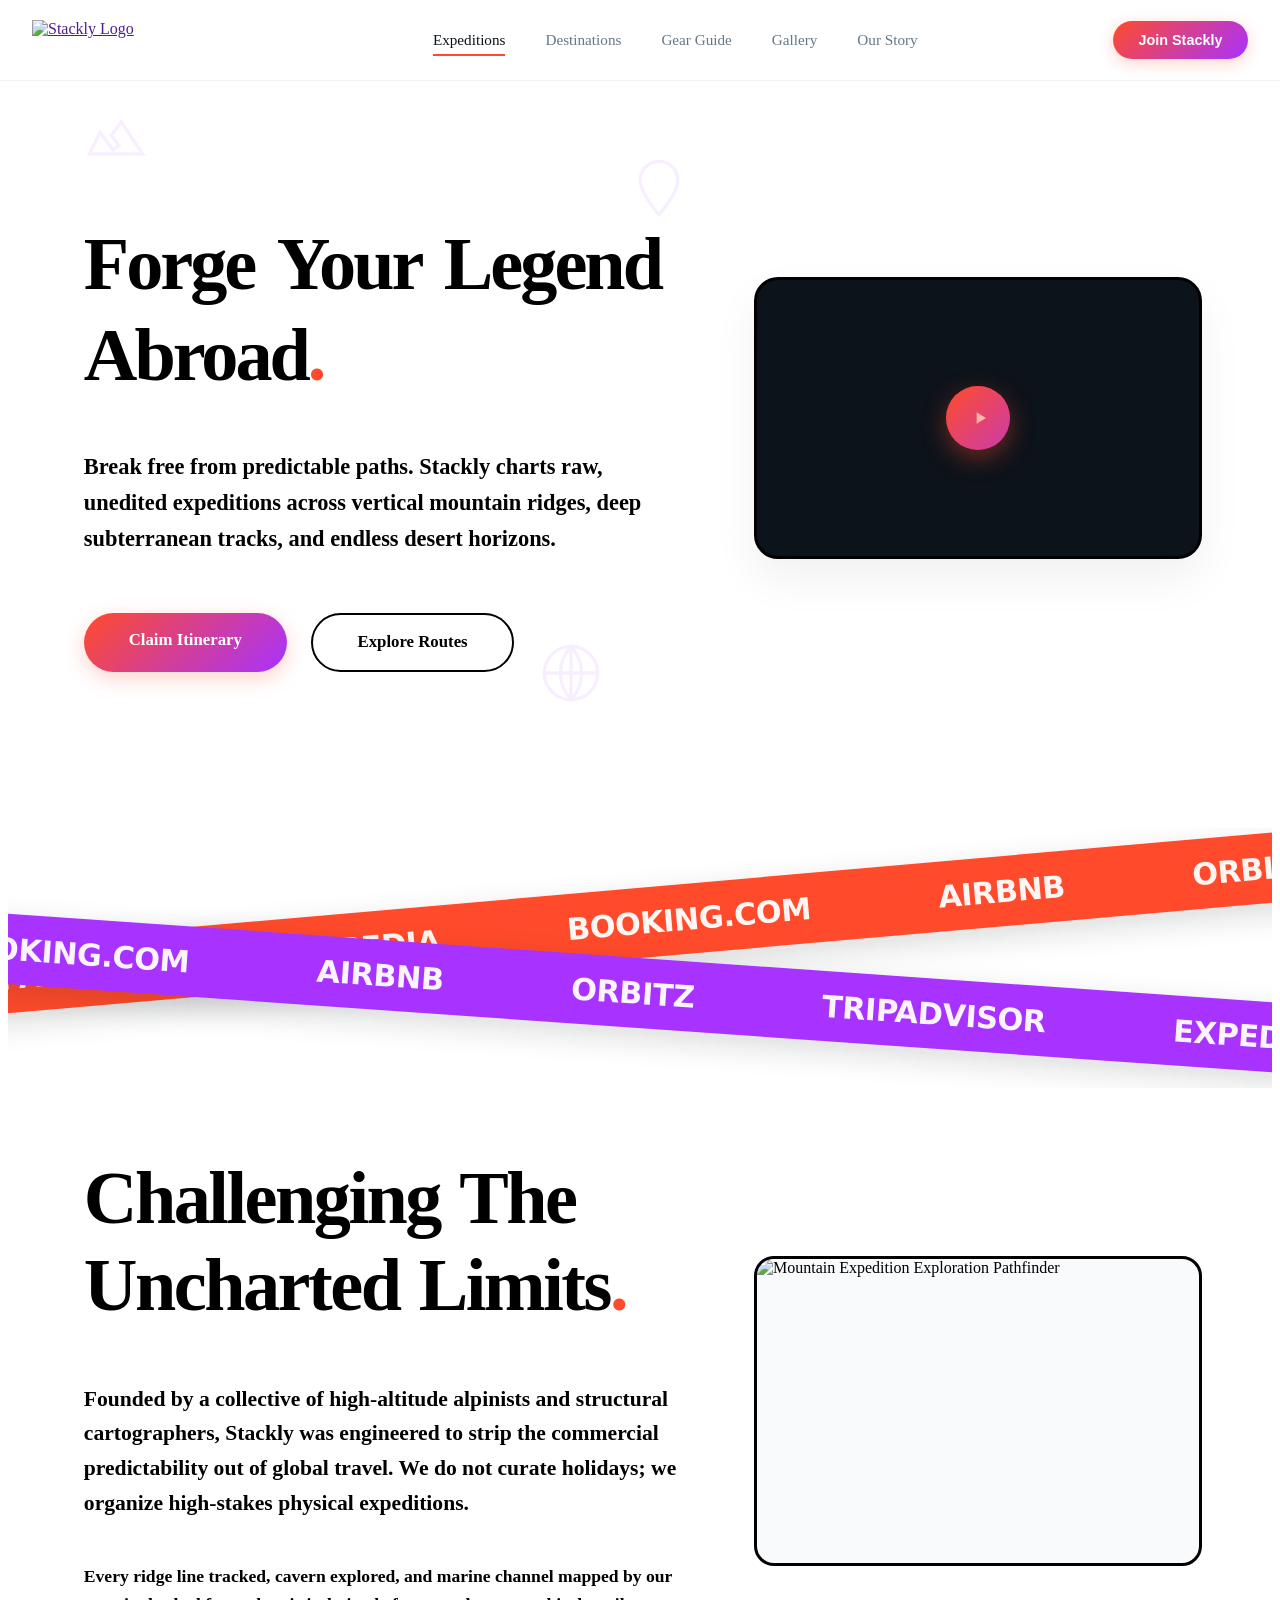
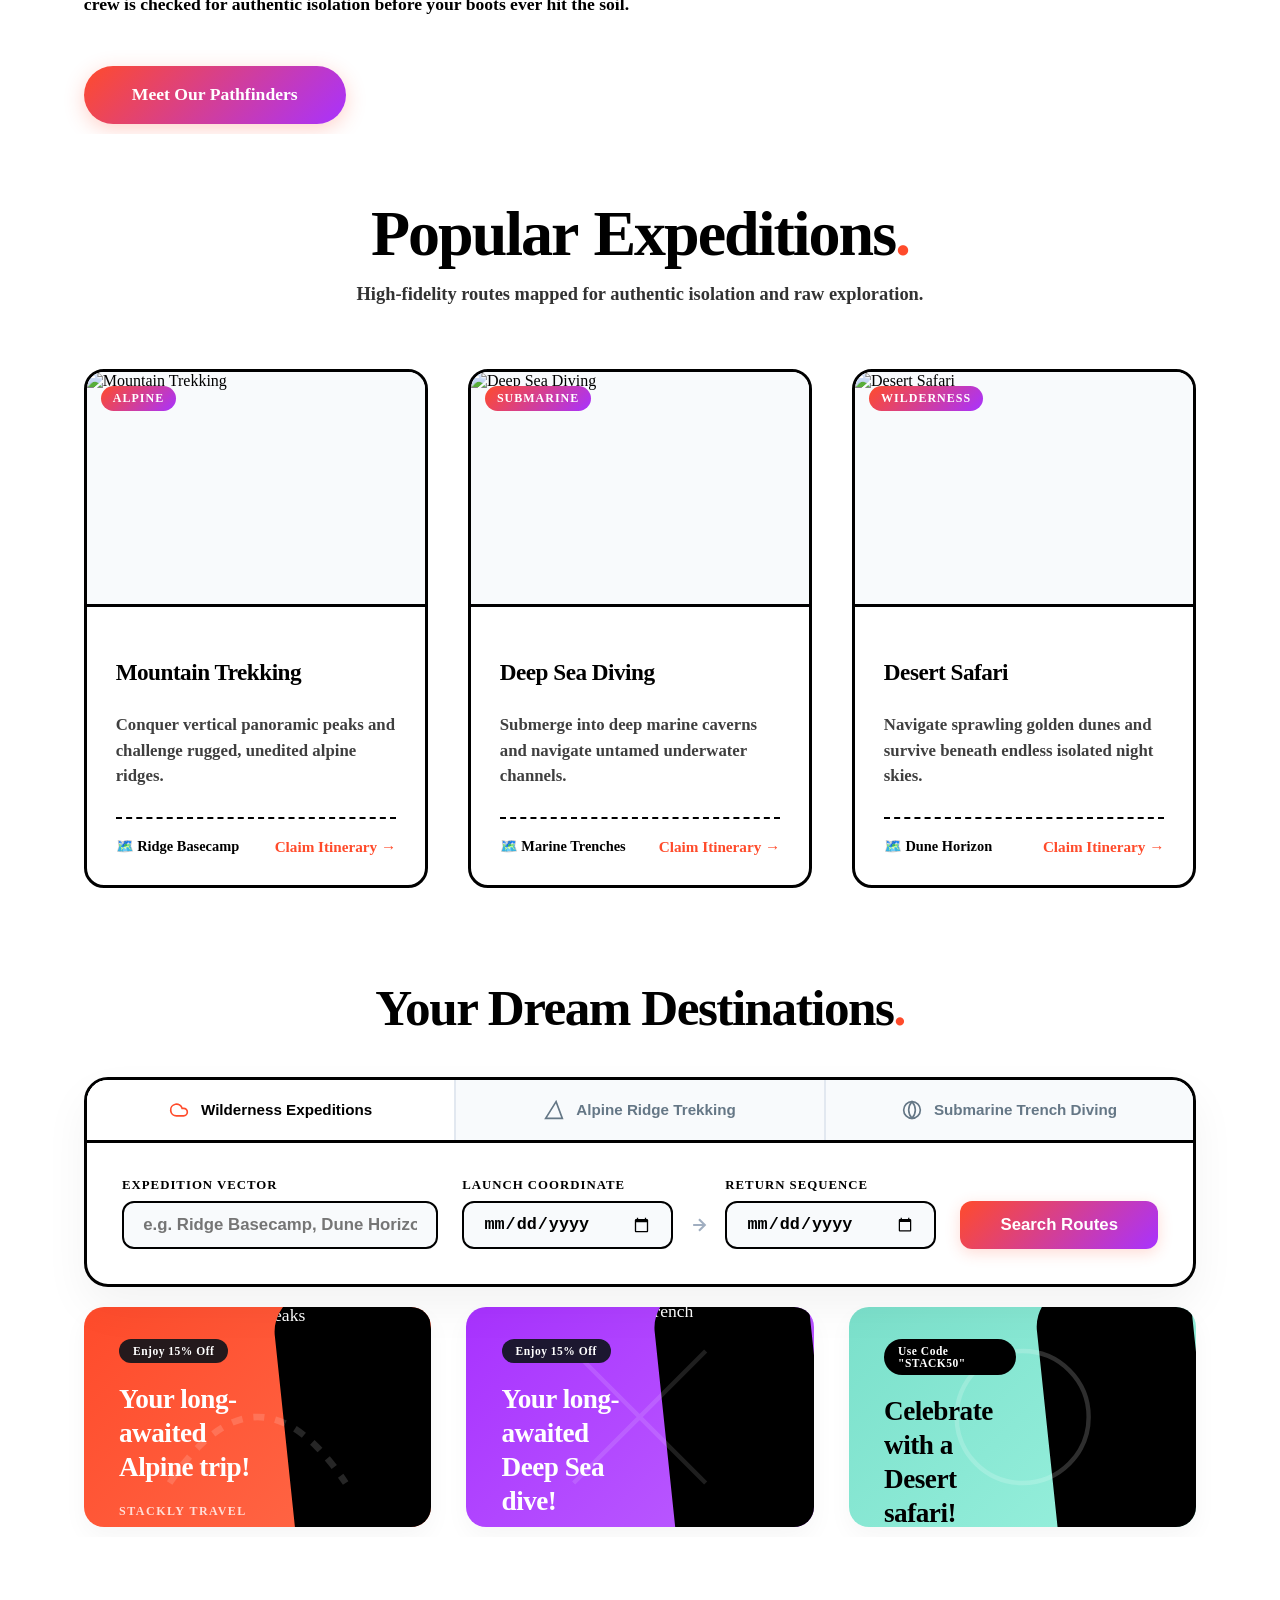
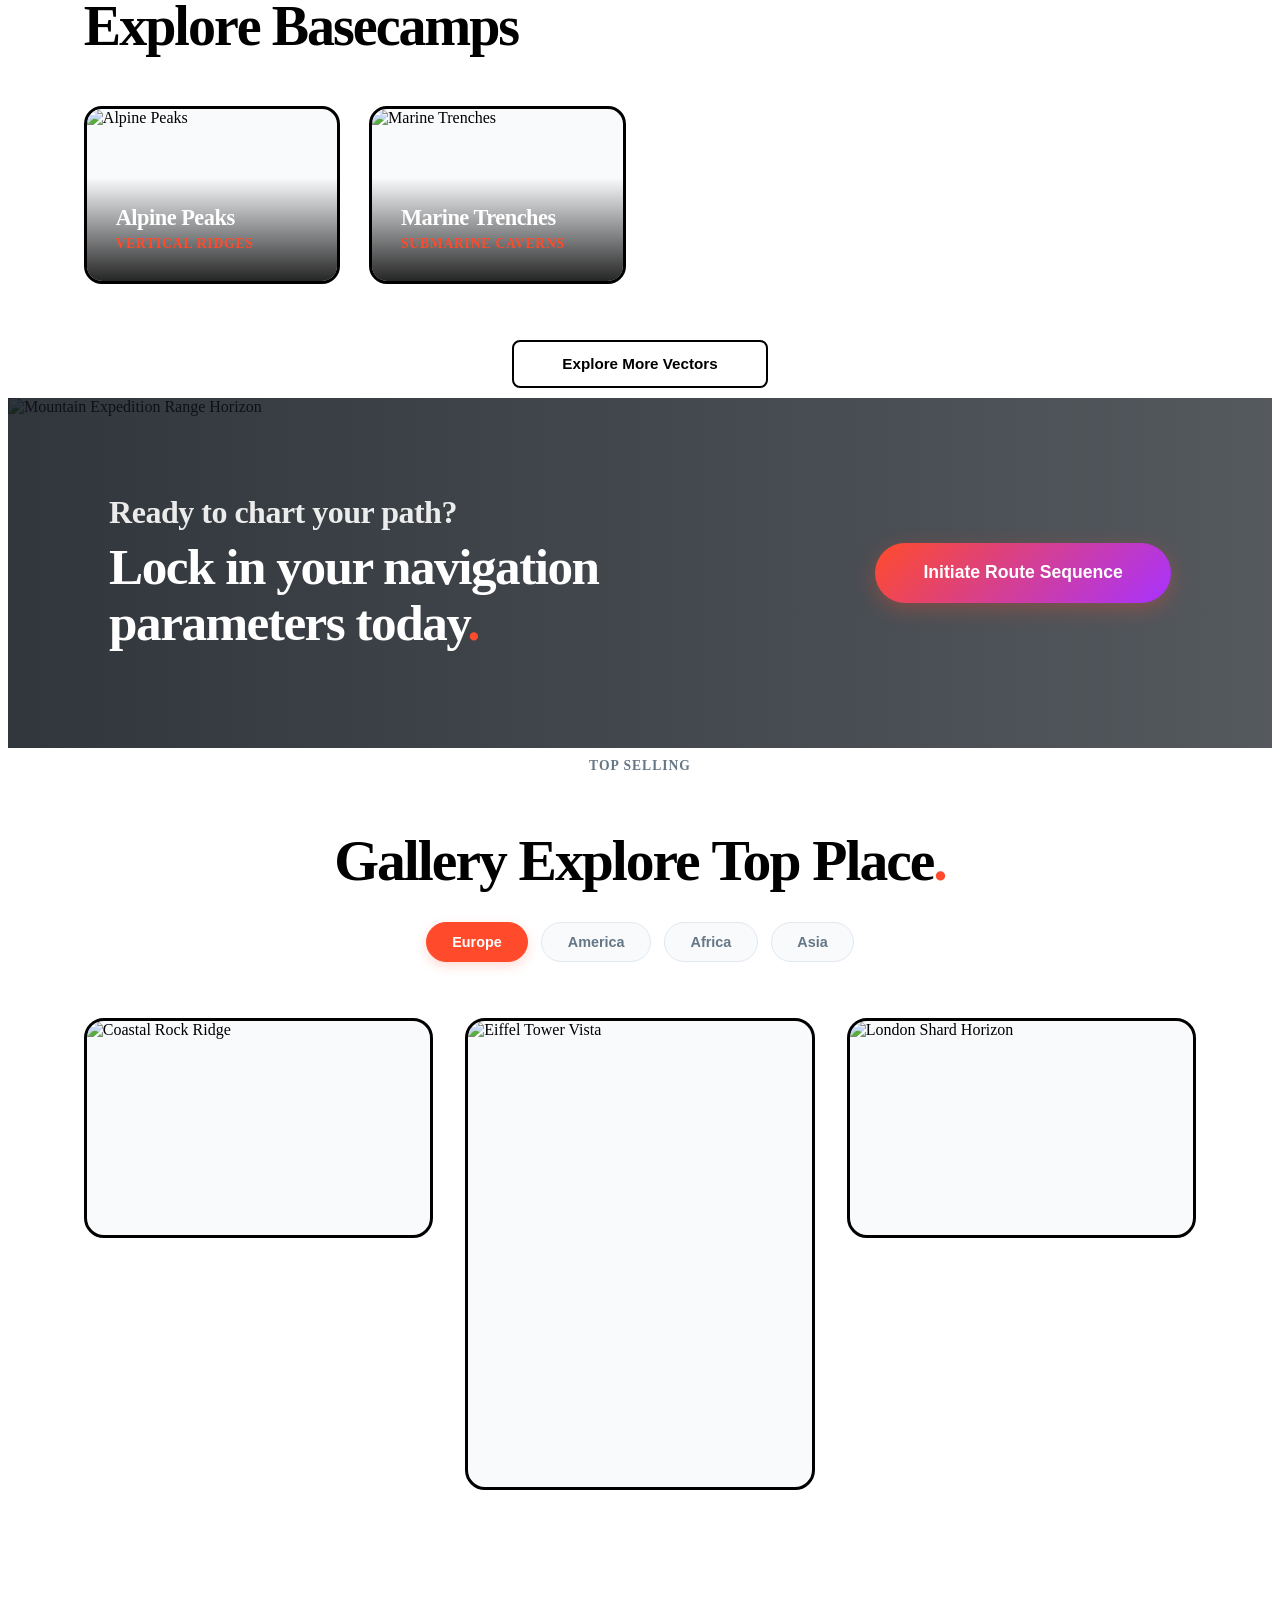
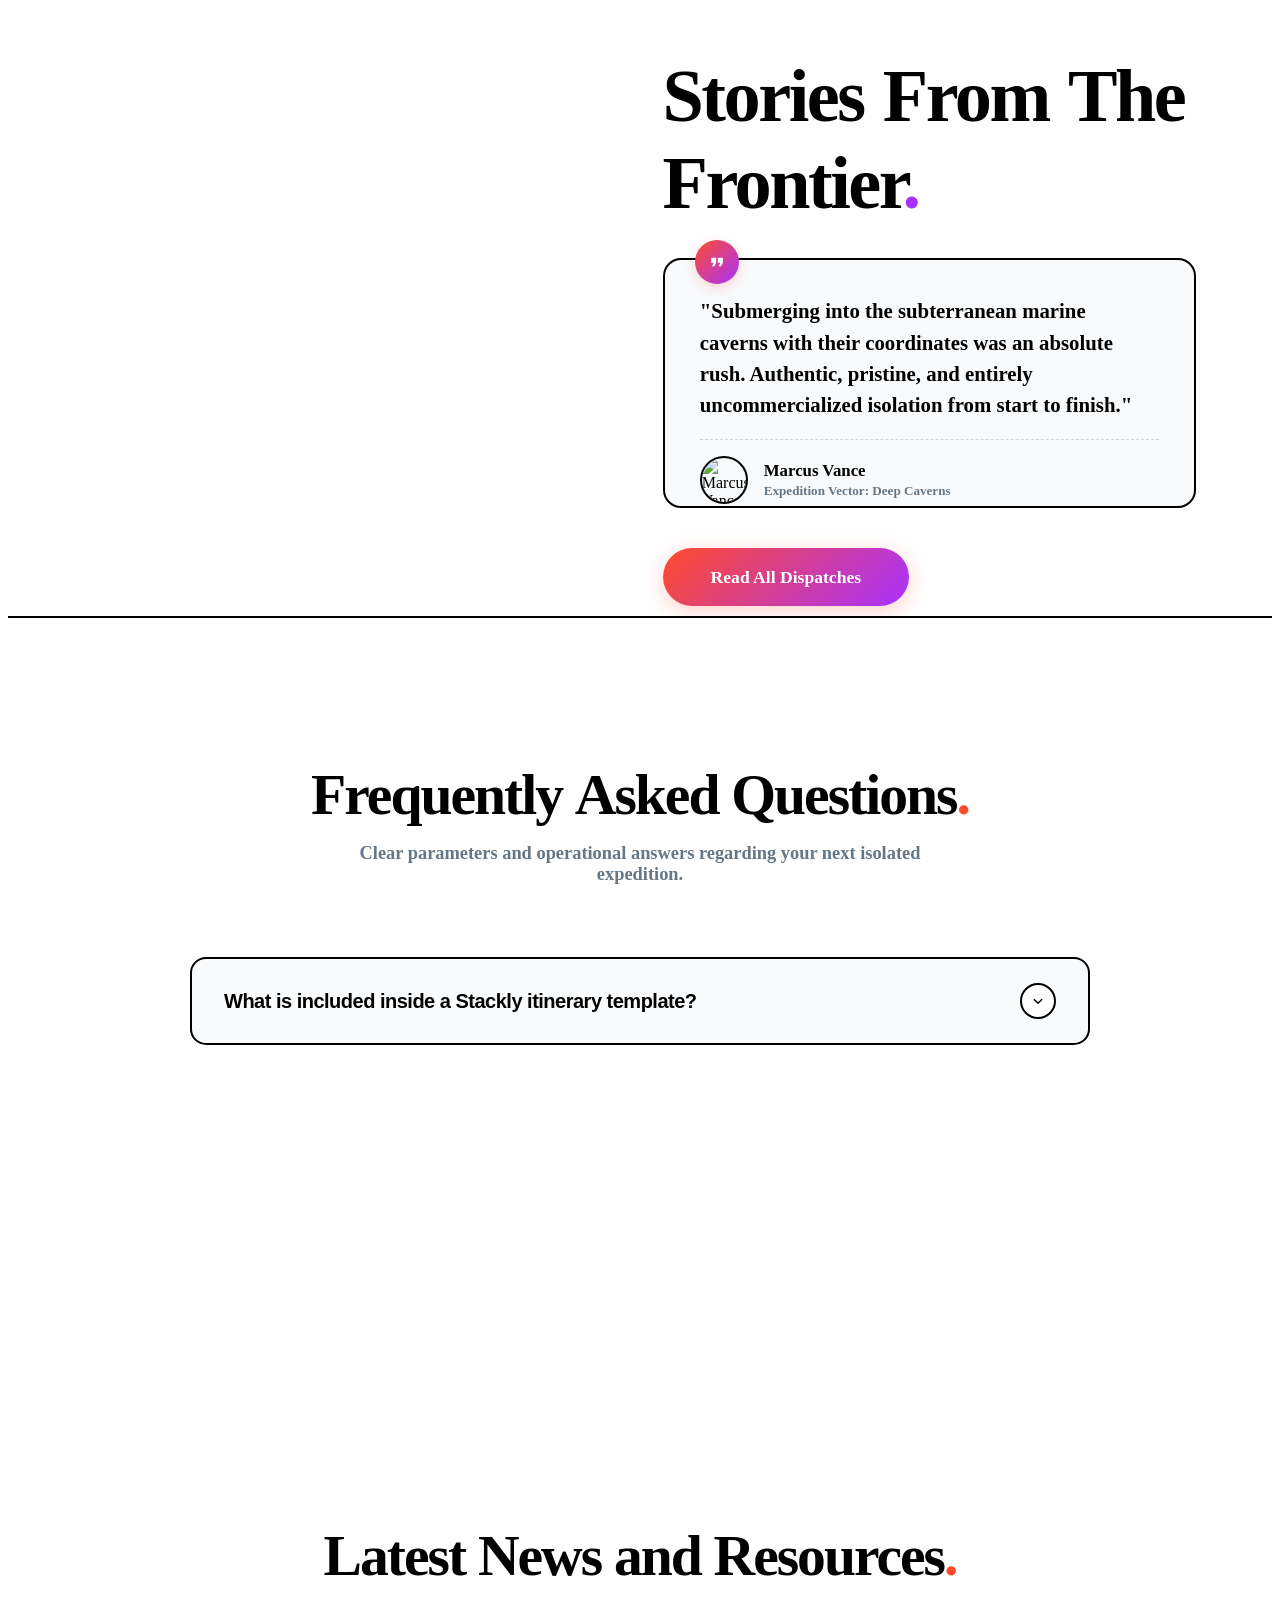
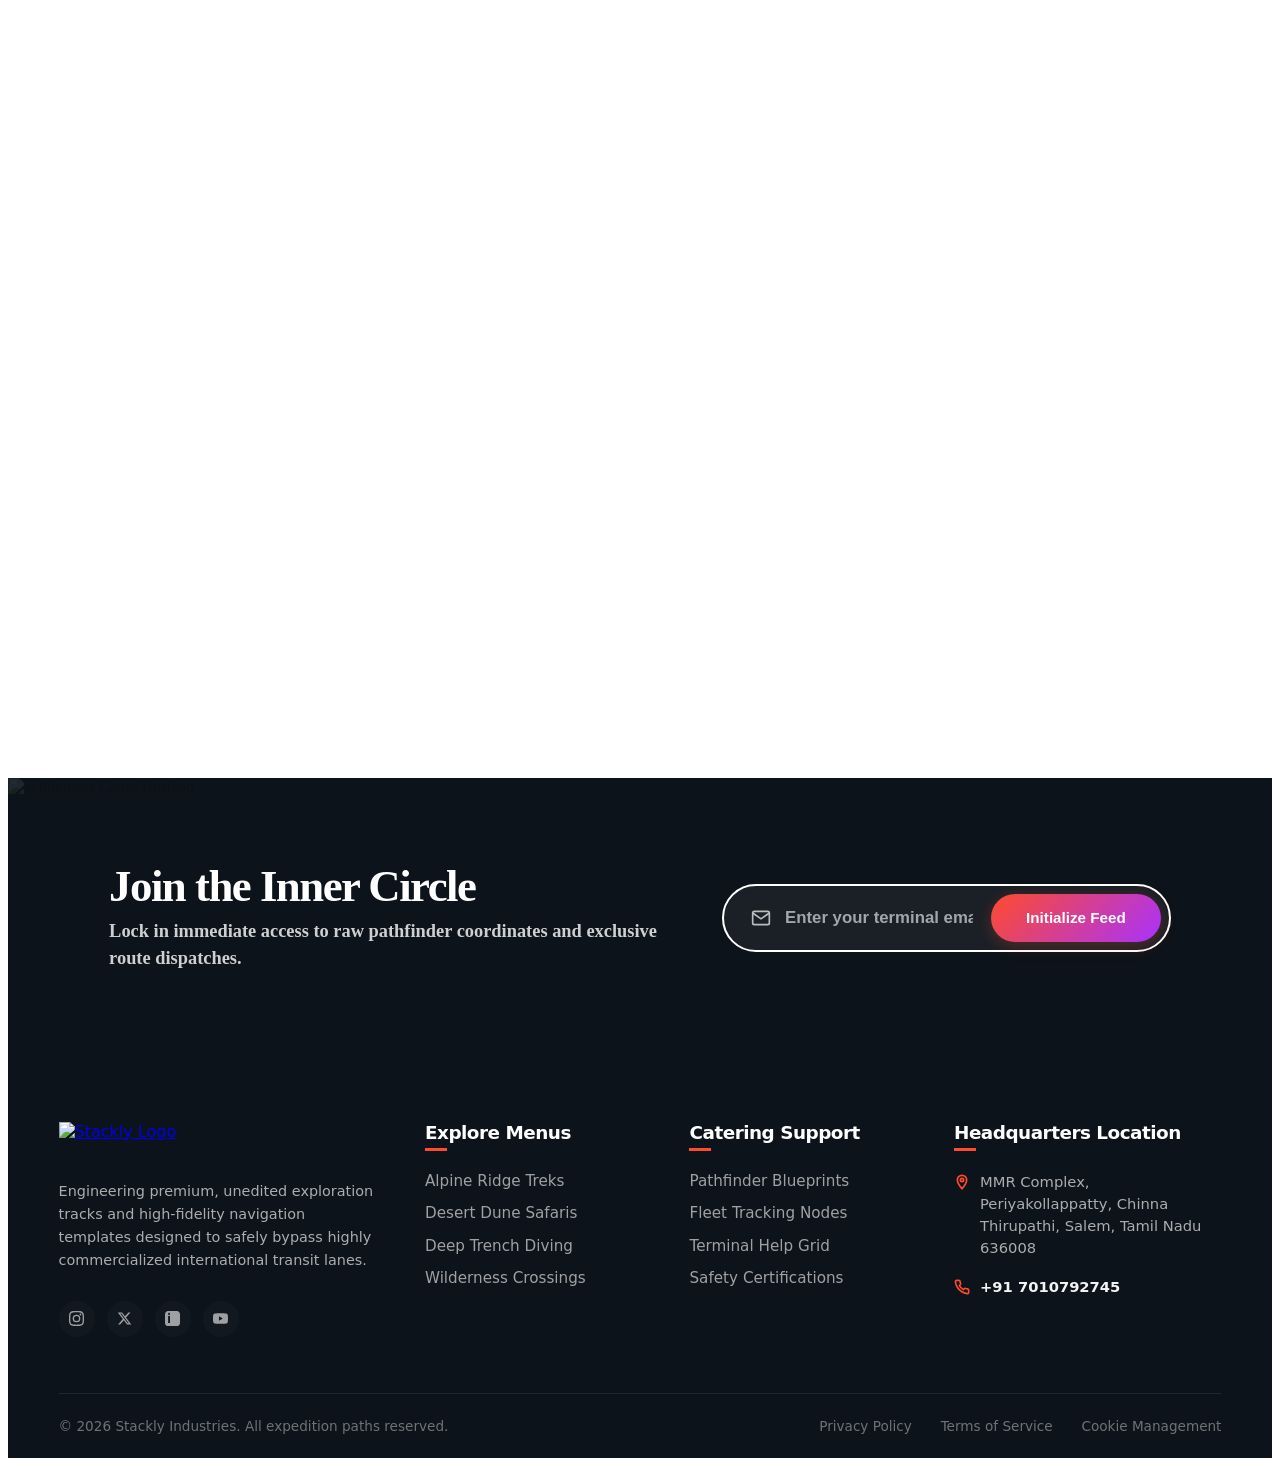
==== index.html @ b37f284d "Initial commit" ====
<!DOCTYPE html>
<html lang="en">
<head>
    <meta charset="UTF-8">
    <meta name="viewport" content="width=device-width, initial-scale=1.0">
    <title>Stackly | Adventure Expeditions</title>
    <link rel="stylesheet" href="style.css">
</head>
<body>

<!-- Fully Responsive Fluid-Loop Preloader Page for Stackly -->
<div id="preloader">
    <!-- Fluid Floating Vector Background Elements -->
    <div class="floating-bg">
        <!-- Mountain Peak Icon -->
        <svg class="float-icon icon-1" viewBox="0 0 24 24"><path d="M14 6l-3.75 5 2.85 3.8-2.2 1.65-4.9-6.45L2 18h20L14 6z"/></svg>
        <!-- Globe / Latitude Icon -->
        <svg class="float-icon icon-2" viewBox="0 0 24 24"><circle cx="12" cy="12" r="10"/><path d="M12 2a15.3 15.3 0 0 1 4 10 15.3 15.3 0 0 1-4 10 15.3 15.3 0 0 1-4-10 15.3 15.3 0 0 1 4-10zM2 12h20"/></svg>
        <!-- Map Pin Accent -->
        <svg class="float-icon icon-3" viewBox="0 0 24 24"><path d="M12 2C8.13 2 5 5.13 5 9c0 5.25 7 13 7 13s7-7.75 7-13c0-3.87-3.13-7-7-7zm0 9.5c-1.38 0-2.5-1.12-2.5-2.5s1.12-2.5 2.5-2.5 2.5 1.12 2.5 2.5-1.12 2.5-2.5 2.5z"/></svg>
        <!-- Hot Air Balloon Explorer Icon -->
        <svg class="float-icon icon-4" viewBox="0 0 24 24"><path d="M12 2a8 8 0 0 0-8 8c0 3.25 2.5 6.5 5 8.5v2a1 1 0 0 0 1 1h4a1 1 0 0 0 1-1v-2c2.5-2 5-5.25 5-8.5a8 8 0 0 0-8-8zm-2 20h4v1h-4v-1z"/></svg>
    </div>

    <!-- Center Content Branding Hub -->
    <div class="loader-content">
        <!-- Re-engineered Responsive Fluid Loop Vector Logo -->
        <div class="logo-wrapper">
            <svg class="stack-logo-svg" viewBox="0 0 100 60" xmlns="http://w3.org">
                <defs>
                    <linearGradient id="logoGrad" x1="0%" y1="0%" x2="100%" y2="100%">
                        <stop offset="0%" stop-color="#ff4b2b" />
                        <stop offset="50%" stop-color="#a832ff" />
                        <stop offset="100%" stop-color="#3b82f6" />
                    </linearGradient>
                </defs>
                <!-- Perfectly proportioned infinity track filling the viewport container -->
                <path class="fluid-loop-track" d="M 30 30 C 10 10, 10 50, 30 30 C 50 10, 50 50, 70 30 C 90 10, 90 50, 70 30 C 50 10, 50 50, 30 30 Z" />
            </svg>
        </div>

        <h1 class="brand-name">Stackly<span>.</span></h1>
        
        <!-- Minimal Graphic Pulse Indicator -->
        <div class="pulse-status-container">
            <span class="pulse-dot"></span>
            <span class="status-text">INITIALIZING EXPEDITION</span>
        </div>
    </div>
</div>

<script>
    document.addEventListener('DOMContentLoaded', () => {
    
    // Architectural Component Trigger targeting Preloader Layer
    const preloader = document.getElementById('preloader');
    
    setTimeout(() => {
        if(preloader) {
            // Dismiss Preloader with premium clean translation slide effect
            preloader.classList.add('fade-out');
            
            // Seamlessly unlock main content view mechanics
            document.body.style.overflowY = "auto";
        }
    }, 2000); // Strict 2-second timing rule
    
});

</script>

<!-- Fully Responsive Navigation Header -->
<header class="main-navbar">
    <div class="nav-container">
        
        <!-- Brand Logo Container (Clicking refreshes the page) -->
        <a href="" class="brand-logo-link" onclick="window.location.reload(); return false;">
            <img src="logo.png" alt="Stackly Logo" class="brand-logo-img">
        </a>

        <!-- Hamburger Icon for Responsive Layout Mobile View -->
        <div class="hamburger-menu" id="hamburgerMenu">
            <span class="nav-bar"></span>
            <span class="nav-bar"></span>
            <span class="nav-bar"></span>
        </div>

        <!-- Navigation Menus Link Layout Wrapper -->
        <nav class="nav-menu-wrapper" id="navMenuWrapper">
            <!-- 5 Centered Nav Links -->
            <ul class="nav-menu-list">
                <li><a href="#expeditions" class="menu-item active">Expeditions</a></li>
                <li><a href="#destinations" class="menu-item">Destinations</a></li>
                <li><a href="#gear" class="menu-item">Gear Guide</a></li>
                <li><a href="#gallery" class="menu-item">Gallery</a></li>
                <li><a href="#contact" class="menu-item">Our Story</a></li>
            </ul>

            <!-- Right Side Corner Auth Button -->
            <div class="nav-auth-wrapper">
                <button class="btn-auth" id="authBtn">Join Stackly</button>
            </div>
        </nav>

    </div>
</header>

<script>
    document.addEventListener('DOMContentLoaded', () => {
    
    // Select HTML Structural Elements for Responsive Navbar Menu Loop
    const hamburgerMenu = document.getElementById('hamburgerMenu');
    const navMenuWrapper = document.getElementById('navMenuWrapper');
    const menuLinks = document.querySelectorAll('.menu-item');

    // Toggle Mobile Panel overlay classes upon action clicks
    hamburgerMenu.addEventListener('click', () => {
        hamburgerMenu.classList.toggle('open');
        navMenuWrapper.classList.toggle('mobile-active');
        
        // Prevent background webpage scrolling when structural panel overlay is open
        if (navMenuWrapper.classList.contains('mobile-active')) {
            document.body.style.overflow = 'hidden';
        } else {
            document.body.style.overflow = 'auto';
        }
    });

    // Close the navigation modal window instantly when any single item anchor link is chosen
    menuLinks.forEach(link => {
        link.addEventListener('click', (e) => {
            // Remove active tags across all structural items
            menuLinks.forEach(item => item.classList.remove('active'));
            // Inject structural active highlight onto selection
            e.target.classList.add('active');

            // Dismiss mobile drawer layouts
            hamburgerMenu.classList.remove('open');
            navMenuWrapper.classList.remove('mobile-active');
            document.body.style.overflow = 'auto';
        });
    });

});

</script>

<!-- Fully Responsive Immersive Brand-Themed Hero Section -->
<section id="hero-arena" class="hero-section">
    <!-- Theme Floating Vector Background Systems -->
    <div class="hero-floating-bg">
        <svg class="hero-float-icon icon-alpha" viewBox="0 0 24 24"><path d="M14 6l-3.75 5 2.85 3.8-2.2 1.65-4.9-6.45L2 18h20L14 6z"/></svg>
        <svg class="hero-float-icon icon-beta" viewBox="0 0 24 24"><circle cx="12" cy="12" r="10"/><path d="M12 2v20M2 12h20M12 2a15.3 15.3 0 0 1 4 10 15.3 15.3 0 0 1-4 10 15.3 15.3 0 0 1-4-10 15.3 15.3 0 0 1 4-10z"/></svg>
        <svg class="hero-float-icon icon-gamma" viewBox="0 0 24 24"><path d="M12 2C8.13 2 5 5.13 5 9c0 5.25 7 13 7 13s7-7.75 7-13c0-3.87-3.13-7-7-7z"/></svg>
    </div>

    <div class="hero-container">
        <!-- LEFT COLUMN: Typography Matrix Engine & Actions -->
        <div class="hero-text-block">
            <!-- Scroll-Triggered Staggered Word Entry Header -->
            <h1 class="hero-title" id="scrollTitle">
                <span class="scroll-word">Forge</span>
                <span class="scroll-word">Your</span>
                <span class="scroll-word">Legend</span>
                <span class="scroll-word">Abroad<span class="brand-dot">.</span></span>
            </h1>
            
            <!-- Side-Entrance Premium Typography Description -->
            <p class="hero-description" id="sideContent">
                Break free from predictable paths. Stackly charts raw, unedited expeditions across vertical mountain ridges, deep subterranean tracks, and endless desert horizons.
            </p>

            <!-- Bottom-Up Entrance CTA Group -->
            <div class="hero-cta-group" id="bottomCta">
                <a href="#expeditions" class="hero-btn primary-cta">Claim Itinerary</a>
                <a href="#briefing" class="hero-btn secondary-cta">Explore Routes</a>
            </div>
        </div>

        <!-- RIGHT COLUMN: Creative Cinematic Video Terminal Frame -->
        <div class="hero-video-wrapper" id="videoWrapper">
            <div class="video-frame-border" id="videoTrigger">
                <div class="video-overlay-play">
                    <div class="play-pulse-ring"></div>
                    <svg class="play-svg" viewBox="0 0 24 24"><path d="M8 5v14l11-7z" fill="#ffffff"/></svg>
                </div>
                <video loop muted playsinline autoplay class="hero-embedded-video" id="heroVid">
                    <source src="adventure-reel.mp4" type="video/mp4">
                    <img src="https://unsplash.com" alt="Expedition Terminal Grid">
                </video>
            </div>
        </div>
    </div>
</section>

<style>
    /* --- Core Brand Theme Variable Maps --- */
:root {
    --brand-primary: #ff4b2b;
    --brand-gradient: linear-gradient(135deg, #ff4b2b 0%, #a832ff 100%);
    --brand-dark: #0d131a;
    --text-pure-black: #000000;
}

/* Creative Hero Context Setup */
.hero-section {
    position: relative;
    width: 100%;
    min-height: calc(100vh - 80px);
    background-color: #ffffff;
    padding: 3rem 6%;
    display: flex;
    align-items: center;
    overflow: hidden;
    box-sizing: border-box;
}

.hero-container {
    max-width: 1600px;
    margin: 0 auto;
    display: grid;
    grid-template-columns: 1.15fr 0.85fr;
    gap: 4.5rem;
    align-items: center;
    width: 100%;
    position: relative;
    z-index: 5;
}

/* ==========================================
   LEFT COLUMN: SCROLL & HOVER KINETIC TEXT
   ========================================== */
.hero-text-block {
    display: flex;
    flex-direction: column;
}

/* Scroll Word Animation States */
.hero-title {
    display: flex;
    flex-wrap: wrap;
    gap: 0.8rem 1.4rem;
    font-size: clamp(3.2rem, 5.8vw, 5.4rem);
    font-weight: 900;
    color: var(--text-pure-black);
    line-height: 1.05;
    letter-spacing: -3px;
    margin-bottom: 2rem;
}

.scroll-word {
    display: inline-block;
    opacity: 0;
    transform: translateY(30px);
    transition: opacity 0.6s cubic-bezier(0.16, 1, 0.3, 1), transform 0.6s cubic-bezier(0.16, 1, 0.3, 1);
}

.scroll-word.reveal-active {
    opacity: 1;
    transform: translateY(0);
}

.brand-dot {
    color: var(--brand-primary);
}

/* Side-Entrance Interactive Paragraph Layout */
.hero-description {
    font-size: clamp(1.15rem, 2vw, 1.4rem);
    font-weight: 700;
    color: var(--text-pure-black);
    line-height: 1.6;
    margin-bottom: 3.5rem;
    max-width: 680px;
    opacity: 0;
    transform: translateX(-60px);
    transition: opacity 0.8s cubic-bezier(0.16, 1, 0.3, 1), transform 0.8s cubic-bezier(0.16, 1, 0.3, 1), color 0.3s ease;
    cursor: default;
}

.hero-description.reveal-active {
    opacity: 1;
    transform: translateX(0);
}

/* Interactive Description Hover Micro-Scale Magnification */
.hero-description:hover {
    color: var(--brand-primary);
    transform: scale(1.01) translateX(5px);
}

/* Bottom-Up Entrance CTA Actions Layout */
.hero-cta-group {
    display: flex;
    gap: 1.5rem;
    opacity: 0;
    transform: translateY(40px);
    transition: opacity 0.8s cubic-bezier(0.16, 1, 0.3, 1), transform 0.8s cubic-bezier(0.16, 1, 0.3, 1);
}

.hero-cta-group.reveal-active {
    opacity: 1;
    transform: translateY(0);
}

.hero-btn {
    display: inline-block;
    padding: 1.1rem 2.8rem;
    font-size: 1.05rem;
    font-weight: 800;
    text-decoration: none;
    border-radius: 40px;
    transition: transform 0.3s cubic-bezier(0.16, 1, 0.3, 1), box-shadow 0.3s ease, background-color 0.3s ease;
}

.primary-cta {
    background: var(--brand-gradient);
    color: #ffffff;
    box-shadow: 0 6px 20px rgba(255, 75, 43, 0.25);
}

.primary-cta:hover {
    transform: translateY(-4px) scale(1.02);
    box-shadow: 0 10px 25px rgba(255, 75, 43, 0.4);
}

.secondary-cta {
    background-color: #ffffff;
    color: var(--text-pure-black);
    border: 2px solid var(--text-pure-black);
}

.secondary-cta:hover {
    background-color: var(--text-pure-black);
    color: #ffffff;
    transform: translateY(-4px);
}

/* ==========================================
   RIGHT COLUMN: BRAND VIDEO FRAME TERMINAL
   ========================================== */
.hero-video-wrapper {
    width: 100%;
    opacity: 0;
    transform: scale(0.9) rotate(2deg);
    transition: opacity 1s cubic-bezier(0.16, 1, 0.3, 1), transform 1s cubic-bezier(0.16, 1, 0.3, 1);
}

.hero-video-wrapper.reveal-active {
    opacity: 1;
    transform: scale(1) rotate(0deg);
}

.video-frame-border {
    position: relative;
    width: 100%;
    aspect-ratio: 16 / 10;
    border: 3px solid var(--text-pure-black);
    border-radius: 24px;
    overflow: hidden;
    cursor: pointer;
    box-shadow: 0 20px 45px rgba(0,0,0,0.06);
    background-color: var(--brand-dark);
}

.hero-embedded-video {
    width: 100%;
    height: 100%;
    object-fit: cover;
    transition: transform 0.5s ease;
}

.video-frame-border:hover .hero-embedded-video {
    transform: scale(1.04);
}

/* Play Interface UI overlay element */
.video-overlay-play {
    position: absolute;
    top: 50%;
    left: 50%;
    transform: translate(-50%, -50%);
    width: 64px;
    height: 64px;
    background: var(--brand-gradient);
    border-radius: 50%;
    display: flex;
    align-items: center;
    justify-content: center;
    z-index: 10;
    box-shadow: 0 8px 25px rgba(255, 75, 43, 0.4);
}

.play-pulse-ring {
    position: absolute;
    width: 100%;
    height: 100%;
    border-radius: 50%;
    background: var(--brand-primary);
    opacity: 0.4;
    animation: radarPulse 2s infinite ease-out;
}

.play-svg {
    width: 20px;
    height: 20px;
    margin-left: 4px;
}

/* ==========================================
   BACKGROUND VECTORS & KEYFRAMES
   ========================================== */
.hero-floating-bg {
    position: absolute;
    width: 100%;
    height: 100%;
    top: 0;
    left: 0;
    pointer-events: none;
    z-index: 1;
}

.hero-float-icon {
    position: absolute;
    width: 5vw;
    min-width: 45px;
    max-width: 80px;
    fill: none;
    stroke: #a832ff;
    stroke-width: 1.25;
    opacity: 0.08;
    animation: floatingDrift 16s infinite linear alternate;
}

.icon-alpha { top: 12%; left: 6%; animation-delay: 0s; }
.icon-beta { bottom: 15%; left: 42%; animation-delay: -3s; }
.icon-gamma { top: 18%; right: 46%; animation-delay: -6s; }

@keyframes radarPulse {
    100% { transform: scale(1.8); opacity: 0; }
}

@keyframes floatingDrift {
    0% { transform: translate(0, 0) rotate(0deg); }
    100% { transform: translate(25px, -25px) rotate(8deg); }
}

/* ==========================================
   RESPONSIVE DESIGN SYSTEM MEDIA QUERIES
   ========================================== */
@media (max-width: 1024px) {
    .hero-container {
        grid-template-columns: 1fr;
        gap: 3.5rem;
    }
    .hero-text-block {
        align-items: center;
        text-align: center;
    }
    .hero-title {
        justify-content: center;
    }
    .hero-description {
        margin-left: auto;
        margin-right: auto;
    }
    .hero-cta-group {
        justify-content: center;
    }
    .hero-video-wrapper {
        max-width: 700px;
        margin: 0 auto;
    }
}

@media (max-width: 480px) {
    .hero-cta-group {
        flex-direction: column;
        width: 100%;
        max-width: 280px;
    }
    .hero-btn {
        text-align: center;
        width: 100%;
    }
}


</style>

<script>
    document.addEventListener('DOMContentLoaded', () => {

    // ==========================================
    // 1. SCROLL-TRIGGERED WORD ENGINE REVEALS
    // ==========================================
    const heroSection = document.getElementById('hero-arena');
    const scrollWords = document.querySelectorAll('.scroll-word');
    const sideContent = document.getElementById('sideContent');
    const bottomCta = document.getElementById('bottomCta');
    const videoWrapper = document.getElementById('videoWrapper');

    const scrollRevealOptions = {
        root: null,
        threshold: 0.12 // Fires when 12% of the hero zone is visible
    };

    const revealElements = (entries, observer) => {
        entries.forEach(entry => {
            if (entry.isIntersecting) {
                // Stagger individual word entries sequentially
                scrollWords.forEach((word, index) => {
                    setTimeout(() => {
                        word.classList.add('reveal-active');
                    }, index * 120); // 120ms staggered transition gap
                });

                // Trigger side-content description entry text blocks
                setTimeout(() => {
                    sideContent.classList.add('reveal-active');
                }, scrollWords.length * 120 + 100);

                // Trigger bottom-up action layout buttons entry hooks
                setTimeout(() => {
                    bottomCta.classList.add('reveal-active');
                }, scrollWords.length * 120 + 300);

                // Reveal video frame border card container asset elements
                setTimeout(() => {
                    videoWrapper.classList.add('reveal-active');
                }, scrollWords.length * 120 + 450);

                observer.unobserve(entry.target); // Unbind context memory loops
            }
        });
    };

    const heroObserver = new IntersectionObserver(revealCallback = revealElements, scrollRevealOptions);
    if (heroSection) heroObserver.observe(heroSection);

    // ==========================================
    // 2. CREATIVE POP-OUT THEATRE CINEMA VIEWER
    // ==========================================
    const videoTrigger = document.getElementById('videoTrigger');
    const nativeVid = document.getElementById('heroVid');

    if (videoTrigger && nativeVid) {
        videoTrigger.addEventListener('click', () => {
            // Build absolute dark overlay frame model layout grids
            const theaterOverlay = document.createElement('div');
            theaterOverlay.style.cssText = `
                position: fixed; top: 0; left: 0; width: 100vw; height: 100vh;
                background: rgba(13, 19, 26, 0.98); z-index: 200000;
                display: flex; align-items: center; justify-content: center;
                opacity: 0; transition: opacity 0.4s ease; backdrop-filter: blur(12px);
            `;

            theaterOverlay.innerHTML = `
                <div style="position: relative; width: 90%; max-width: 1200px; aspect-ratio: 16/9; border: 3px solid #ffffff; border-radius: 16px; overflow: hidden; background: #000;">
                    <video src="${nativeVid.querySelector('source').src}" autoplay controls style="width: 100%; height: 100%; object-fit: contain;"></video>
                    <button id="closeTheater" style="position: absolute; top: -50px; right: 0; background: none; border: none; color: #ffffff; font-size: 1.1rem; font-weight: 800; cursor: pointer; letter-spacing: 1px;">CLOSE TERMINAL ✕</button>
                </div>
            `;

            document.body.appendChild(theaterOverlay);
            requestAnimationFrame(() => theaterOverlay.style.opacity = '1');
            document.body.style.overflow = 'hidden';

            // Dismiss cinema modal mode securely
            document.getElementById('closeTheater').addEventListener('click', () => {
                theaterOverlay.style.opacity = '0';
                setTimeout(() => {
                    theaterOverlay.remove();
                    document.body.style.overflow = 'auto';
                }, 400);
            });
        });
    }
});

</script>

<!-- Fully Responsive Intersecting Brand Carousel Section -->
<section id="partner-marquee-zone" class="marquee-section">
    <div class="marquee-perspective-container">
        
        <!-- UPPER TRACK: Electric Coral Ribbon (Moving Left-to-Right) -->
        <div class="marquee-ribbon track-upper">
            <div class="marquee-track animation-reverse">
                <!-- Group 1 -->
                <div class="marquee-item"><span class="brand-text">Tripadvisor</span></div>
                <div class="marquee-item"><span class="brand-text">Expedia</span></div>
                <div class="marquee-item"><span class="brand-text">Booking.com</span></div>
                <div class="marquee-item"><span class="brand-text">Airbnb</span></div>
                <div class="marquee-item"><span class="brand-text">Orbitz</span></div>
                <!-- Duplicate Group 1 for Seamless Infinite Loop -->
                <div class="marquee-item"><span class="brand-text">Tripadvisor</span></div>
                <div class="marquee-item"><span class="brand-text">Expedia</span></div>
                <div class="marquee-item"><span class="brand-text">Booking.com</span></div>
                <div class="marquee-item"><span class="brand-text">Airbnb</span></div>
                <div class="marquee-item"><span class="brand-text">Orbitz</span></div>
            </div>
        </div>

        <!-- LOWER TRACK: Solar Violet Ribbon (Moving Right-to-Left - Overlapping Layer) -->
        <div class="marquee-ribbon track-lower">
            <div class="marquee-track">
                <!-- Group 2 -->
                <div class="marquee-item"><span class="brand-text">Booking.com</span></div>
                <div class="marquee-item"><span class="brand-text">Airbnb</span></div>
                <div class="marquee-item"><span class="brand-text">Orbitz</span></div>
                <div class="marquee-item"><span class="brand-text">Tripadvisor</span></div>
                <div class="marquee-item"><span class="brand-text">Expedia</span></div>
                <!-- Duplicate Group 2 for Seamless Infinite Loop -->
                <div class="marquee-item"><span class="brand-text">Booking.com</span></div>
                <div class="marquee-item"><span class="brand-text">Airbnb</span></div>
                <div class="marquee-item"><span class="brand-text">Orbitz</span></div>
                <div class="marquee-item"><span class="brand-text">Tripadvisor</span></div>
                <div class="marquee-item"><span class="brand-text">Expedia</span></div>
            </div>
        </div>

    </div>
</section>

<style>
    /* --- Intersecting Dynamic Marquee Styles --- */
.marquee-section {
    position: relative;
    width: 100%;
    background-color: #ffffff;
    padding: 10px 0; /* Creates breathing room for the diagonal angles */
    overflow: hidden;
    box-sizing: border-box;
}

/* Container defining structural bounds for the rotation matrix layers */
.marquee-perspective-container {
    position: relative;
    width: 100%;
    height: 240px;
    display: flex;
    flex-direction: column;
    justify-content: center;
}

/* Shared Ribbon Track Foundation Rules */
.marquee-ribbon {
    position: absolute;
    width: 120%; /* Extends past viewport boundaries to hide edges during rotation */
    left: -10%;
    height: 70px;
    display: flex;
    align-items: center;
    box-shadow: 0 10px 30px rgba(13, 19, 26, 0.15);
    overflow: hidden;
    z-index: 5;
}

/* ==========================================
   THEMED DIAGONAL CRISS-CROSS TRACK DESIGN
   ========================================== */

/* Upper Track: Electric Coral Brand Accent Color */
.marquee-ribbon.track-upper {
    background-color: #ff4b2b; 
    transform: rotate(-5deg) translateY(-35px); /* Rotates upward diagonally */
}

/* Lower Track: Solar Violet Brand Accent Color (Overlapping layer) */
.marquee-ribbon.track-lower {
    background-color: #a832ff; 
    transform: rotate(4deg) translateY(35px); /* Rotates downward diagonally */
    z-index: 10; /* Layered on top just like the provided mockup */
}

/* Infinite Rolling Flex Container Chassis */
.marquee-track {
    display: flex;
    width: max-content;
    animation: infiniteScroll 25s linear infinite;
}

/* Alternate loop direction configuration */
.marquee-track.animation-reverse {
    animation-direction: reverse;
}

/* Individual Marquee Items Grid spacing */
.marquee-item {
    display: flex;
    align-items: center;
    justify-content: center;
    padding: 0 4rem;
    height: 100%;
    white-space: nowrap;
}

/* High-Contrast Bold White Text Styling */
.brand-text {
    font-size: clamp(1.4rem, 2.5vw, 1.9rem);
    font-weight: 800;
    color: #ffffff;
    letter-spacing: -0.5px;
    text-transform: uppercase;
    font-family: system-ui, -apple-system, sans-serif;
    opacity: 0.95;
    user-select: none;
}

/* ==========================================
   HARDWARE-ACCELERATED TRANSITION TIMELINES
   ========================================== */
@keyframes infiniteScroll {
    0% {
        transform: translate3d(0, 0, 0);
    }
    100% {
        transform: translate3d(-50%, 0, 0); /* Shifts exactly halfway through matching duplicates */
    }
}

/* Pause the looping sequence on active cursor hovers to allow quick brand checking */
.marquee-ribbon:hover .marquee-track {
    animation-play-state: paused;
}

/* ==========================================
   RESPONSIVE LAYOUT CONSTRAINTS
   ========================================== */
@media (max-width: 768px) {
    .marquee-section {
        padding: 5rem 0;
    }
    .marquee-perspective-container {
        height: 180px;
    }
    .marquee-ribbon {
        height: 52px;
    }
    /* Flatten angles slightly on mobile viewports to prevent drastic layout cropping */
    .marquee-ribbon.track-upper {
        transform: rotate(-3deg) translateY(-20px);
    }
    .marquee-ribbon.track-lower {
        transform: rotate(3deg) translateY(20px);
    }
    .marquee-item {
        padding: 0 2.5rem;
    }
}

</style>

<script>
    document.addEventListener('DOMContentLoaded', () => {

    const ribbons = document.querySelectorAll('.marquee-ribbon');

    ribbons.forEach(ribbon => {
        const track = ribbon.querySelector('.marquee-track');
        let isDown = false;
        let startX;
        let scrollLeft;
        let baseTransform = 0;

        // ==========================================
        // 1. DYNAMIC SPEED ACCELERATION ON SCROLL
        // ==========================================
        const speedOptions = { root: null, threshold: 0.1 };
        
        const dynamicSpeedObserver = new IntersectionObserver((entries) => {
            entries.forEach(entry => {
                if (entry.isIntersecting) {
                    // Normalize motion when visible in viewport
                    track.style.animationPlayState = 'running';
                } else {
                    // Freeze off-screen elements to save device battery and computing cycles
                    track.style.animationPlayState = 'paused';
                }
            });
        }, speedOptions);
        
        dynamicSpeedObserver.observe(ribbon);

        // ==========================================
        // 2. KINETIC MOUSE INTERACTION & SWIPE VELOCITY
        // ==========================================
        
        // Helper function to extract current hardware translation coordinates
        const getCurrentX = () => {
            const style = window.getComputedStyle(track);
            const matrix = new WebKitCSSMatrix(style.transform);
            return matrix.m41; 
        };

        ribbon.addEventListener('mousedown', (e) => {
            isDown = true;
            ribbon.style.cursor = 'grabbing';
            track.style.animationPlayState = 'paused'; // Temporarily pause infinite keyframes loop
            
            // Capture historical matrix offsets
            baseTransform = getCurrentX();
            startX = e.pageX;
        });

        window.addEventListener('mouseup', () => {
            if (!isDown) return;
            isDown = false;
            ribbon.style.cursor = 'pointer';
            
            // Seamlessly resume core layout automated movement
            track.style.animationPlayState = 'running';
        });

        ribbon.addEventListener('mousemove', (e) => {
            if (!isDown) return;
            e.preventDefault();
            
            const x = e.pageX;
            const walk = (x - startX) * 1.5; // Drag calibration multiplier ratio
            
            // Adjust loop track offset manually
            track.style.transform = `translate3d(${baseTransform + walk}px, 0, 0)`;
        });

        // Touch gesture mapping for premium smartphone layout compliance
        ribbon.addEventListener('touchstart', (e) => {
            track.style.animationPlayState = 'paused';
            baseTransform = getCurrentX();
            startX = e.touches[0].pageX;
        }, { passive: true });

        ribbon.addEventListener('touchmove', (e) => {
            const x = e.touches[0].pageX;
            const walk = (x - startX) * 1.2;
            track.style.transform = `translate3d(${baseTransform + walk}px, 0, 0)`;
        }, { passive: true });

        ribbon.addEventListener('touchend', () => {
            track.style.animationPlayState = 'running';
            track.style.transform = ''; // Return layout calculations smoothly back to CSS control loops
        });
    });
});

</script>

<!-- Fully Responsive Immersive About Grid Section -->
<section id="about-story" class="about-section">
    <div class="about-container">
        
        <!-- LEFT COLUMN: Dynamic Motion Typography & Core Narrative -->
        <div class="about-text-block">
            <!-- Word-by-Word Multi-Directional Animated Header -->
            <h2 class="about-title" id="aboutTitle">
                <span class="about-word direction-top">Challenging</span>
                <span class="about-word direction-right">The</span>
                <span class="about-word direction-bottom">Uncharted</span>
                <span class="about-word direction-left">Limits<span class="brand-dot">.</span></span>
            </h2>
            
            <!-- Compact Dynamic Hover Paragraphs -->
            <p class="about-description scroll-bottom-reveal hover-target">
                Founded by a collective of high-altitude alpinists and structural cartographers, Stackly was engineered to strip the commercial predictability out of global travel. We do not curate holidays; we organize high-stakes physical expeditions.
            </p>
            <p class="about-subtext scroll-bottom-reveal hover-target">
                Every ridge line tracked, cavern explored, and marine channel mapped by our crew is checked for authentic isolation before your boots ever hit the soil.
            </p>

            <!-- Bottom-Up Entrance Action Button -->
            <div class="about-cta-wrapper scroll-bottom-reveal">
                <a href="#team" class="about-btn-primary">Meet Our Pathfinders</a>
            </div>
        </div>

        <!-- RIGHT COLUMN: Compact Height Interactive Display Card -->
        <div class="about-image-wrapper" id="aboutImageBlock">
            <div class="about-graphic-frame">
                <div class="frame-accent-line"></div>
                <img src="https://unsplash.com" alt="Mountain Expedition Exploration Pathfinder" class="about-display-img">
            </div>
        </div>

    </div>
</section>

<style>
    /* --- High-Contrast Architectural About Section Layout --- */
.about-section {
    position: relative;
    width: 100%;
    background-color: #ffffff;
    padding: 10px 6%;
    overflow: hidden;
    box-sizing: border-box;
}

.about-container {
    max-width: 1550px;
    margin: 0 auto;
    display: grid;
    grid-template-columns: 1.15fr 0.85fr; 
    gap: 4.5rem;
    align-items: center;
}

/* ==========================================
   LEFT COLUMN: BALANCED TYPOGRAPHY WITH HOVER EFFECTS
   ========================================== */
.about-text-block {
    display: flex;
    flex-direction: column;
}

.about-title {
    display: flex;
    flex-wrap: wrap;
    gap: 0.6rem 1.2rem;
    font-size: clamp(3rem, 5.8vw, 5rem);
    font-weight: 900;
    color: #000000; 
    line-height: 1.05;
    letter-spacing: -2.5px;
    margin-bottom: 2.2rem;
}

.about-word {
    display: inline-block;
    opacity: 0;
    transition: opacity 0.7s cubic-bezier(0.16, 1, 0.3, 1), transform 0.7s cubic-bezier(0.16, 1, 0.3, 1);
}

.about-title .brand-dot {
    color: #ff4b2b;
}

/* Compass entrance offsets */
.direction-top    { transform: translateY(-80px); }
.direction-right  { transform: translateX(80px); }
.direction-bottom { transform: translateY(80px); }
.direction-left   { transform: translateX(-80px); }

.about-word.reveal-active {
    opacity: 1;
    transform: translate(0);
}

/* Clean, Reduced Font Size Core Copy Setup */
.about-description {
    font-size: clamp(1.1rem, 1.8vw, 1.35rem); /* Reduced to a balanced readable size */
    font-weight: 700; 
    color: #000000; /* High-contrast pure black text color baseline */
    line-height: 1.6;
    margin-bottom: 1.5rem;
    max-width: 680px;
}

.about-subtext {
    font-size: clamp(0.95rem, 1.5vw, 1.1rem); /* Compact description scale */
    font-weight: 600;
    color: #000000; 
    line-height: 1.6;
    margin-bottom: 3rem;
    max-width: 650px;
    opacity: 0.85;
}

/* Dynamic Paragraph Hover Target Architecture */
.hover-target {
    transition: transform 0.4s cubic-bezier(0.16, 1, 0.3, 1), color 0.3s ease, opacity 0.3s ease;
    cursor: default;
}

/* Dynamic Interactive Transformation Loop */
.hover-target:hover {
    color: #ff4b2b; /* Morph to Stackly Electric Coral on cursor enter */
    transform: scale(1.02) translateX(8px); /* Fluid magnification shift */
    opacity: 1;
}

/* Shared Bottom Entrance Profiles */
.scroll-bottom-reveal {
    opacity: 0;
    transform: translateY(40px);
    transition: opacity 0.8s cubic-bezier(0.16, 1, 0.3, 1), transform 0.8s cubic-bezier(0.16, 1, 0.3, 1), color 0.3s ease, transform 0.4s cubic-bezier(0.16, 1, 0.3, 1);
}

.scroll-bottom-reveal.reveal-active {
    opacity: 1;
    transform: translateY(0);
}

/* Styled Brand Pill CTA Button */
.about-btn-primary {
    display: inline-block;
    padding: 1.15rem 3rem;
    font-size: 1.1rem;
    font-weight: 800;
    color: #ffffff;
    text-decoration: none;
    background: linear-gradient(135deg, #ff4b2b 0%, #a832ff 100%);
    border-radius: 40px;
    box-shadow: 0 5px 20px rgba(255, 75, 43, 0.25);
    transition: transform 0.3s cubic-bezier(0.16, 1, 0.3, 1), box-shadow 0.3s ease;
}

.about-btn-primary:hover {
    transform: translateY(-4px) scale(1.02);
    box-shadow: 0 8px 25px rgba(255, 75, 43, 0.4);
}

/* ==========================================
   RIGHT COLUMN: REDUCED COMPACT IMAGE FRAME
   ========================================== */
.about-image-wrapper {
    width: 100%;
    opacity: 0;
    transform: translateX(120px);
    transition: opacity 1s cubic-bezier(0.16, 1, 0.3, 1), transform 1s cubic-bezier(0.16, 1, 0.3, 1);
}

.about-image-wrapper.reveal-active {
    opacity: 1;
    transform: translateX(0);
}

.about-graphic-frame {
    position: relative;
    width: 100%;
    aspect-ratio: 16 / 11; 
    border: 3px solid #000000;
    border-radius: 20px;
    background-color: #f8fafc;
    overflow: hidden;
}

.about-display-img {
    width: 100%;
    height: 100%;
    object-fit: cover;
    display: block;
    transition: transform 0.6s cubic-bezier(0.16, 1, 0.3, 1);
}

.about-graphic-frame:hover .about-display-img {
    transform: scale(1.04);
}

.frame-accent-line {
    position: absolute;
    bottom: -15px;
    left: -15px;
    width: 60px;
    height: 60px;
    border-left: 4px solid #a832ff;
    border-bottom: 4px solid #a832ff;
    pointer-events: none;
    z-index: 5;
}

/* ==========================================
   RESPONSIVE LAYOUT MEDIA CONFIGS
   ========================================== */
@media (max-width: 1024px) {
    .about-container {
        grid-template-columns: 1fr;
        gap: 3.5rem;
    }
    .about-text-block {
        align-items: center;
        text-align: center;
    }
    .about-title {
        justify-content: center;
    }
    .about-image-wrapper {
        max-width: 650px;
        margin: 0 auto;
    }
}

</style>

<script>
    document.addEventListener('DOMContentLoaded', () => {

    // Target elements inside the Stackly About Section framework
    const aboutSection = document.getElementById('about-story');
    const aboutWords = document.querySelectorAll('.about-word');
    const bottomReveals = document.querySelectorAll('.scroll-bottom-reveal');
    const imageWrapper = document.getElementById('aboutImageBlock');

    // Setting up the high-performance device viewport scanner rules
    const observerOptions = {
        root: null, 
        threshold: 0.15 // Fires cleanly when 15% of the section area enters view
    };

    const triggerAboutReveal = (entries, observer) => {
        entries.forEach(entry => {
            if (entry.isIntersecting) {
                
                // 1. Stagger Multi-Directional Word Reveals sequentially
                aboutWords.forEach((word, index) => {
                    setTimeout(() => {
                        word.classList.add('reveal-active');
                    }, index * 120); // 120ms staggered transition gap
                });

                // 2. Cascade Compact Bottom-Up Paragraphs and pill button
                bottomReveals.forEach((element, index) => {
                    setTimeout(() => {
                        element.classList.add('reveal-active');
                    }, (aboutWords.length * 120) + (index * 180)); // Triggers smoothly right after header resolves
                });

                // 3. Slide in the compact landscape image frame from the right screen boundary
                setTimeout(() => {
                    if (imageWrapper) {
                        imageWrapper.classList.add('reveal-active');
                    }
                }, (aboutWords.length * 120) + 350);

                // Disconnect target observation loops immediately to optimize device memory performance
                observer.unobserve(entry.target);
            }
        });
    };

    // Instantiate and bind the IntersectionObserver setup
    const aboutObserver = new IntersectionObserver(triggerAboutReveal, observerOptions);
    
    if (aboutSection) {
        aboutObserver.observe(aboutSection);
    }

});

</script>

<!-- Fully Responsive Staggered Destination Showcase Section -->
<section id="destinations-showcase" class="destinations-section">
    
    <!-- Section Header Container -->
    <div class="destinations-header">
        <h2 class="section-main-title" id="destinationsTitle">
            <span class="dest-word">Popular</span>
            <span class="dest-word">Expeditions<span class="brand-dot">.</span></span>
        </h2>
        <p class="section-subtitle scroll-fade-up">High-fidelity routes mapped for authentic isolation and raw exploration.</p>
    </div>

    <!-- Cards Grid Framework -->
    <div class="destinations-grid" id="destinationsGrid">
        
        <!-- Card 1 -->
        <div class="destination-card-item scroll-card-reveal">
            <div class="card-image-box">
                <img src="https://unsplash.com" alt="Mountain Trekking" class="dest-img">
                <div class="card-badge">Alpine</div>
            </div>
            <div class="card-meta">
                <h3>Mountain Trekking</h3>
                <p>Conquer vertical panoramic peaks and challenge rugged, unedited alpine ridges.</p>
                <div class="card-footer-row">
                    <span class="location-tag">🗺️ Ridge Basecamp</span>
                    <a href="#book" class="explore-inline-btn">Claim Itinerary →</a>
                </div>
            </div>
        </div>

        <!-- Card 2 -->
        <div class="destination-card-item scroll-card-reveal">
            <div class="card-image-box">
                <img src="https://unsplash.com" alt="Deep Sea Diving" class="dest-img">
                <div class="card-badge">Submarine</div>
            </div>
            <div class="card-meta">
                <h3>Deep Sea Diving</h3>
                <p>Submerge into deep marine caverns and navigate untamed underwater channels.</p>
                <div class="card-footer-row">
                    <span class="location-tag">🗺️ Marine Trenches</span>
                    <a href="#book" class="explore-inline-btn">Claim Itinerary →</a>
                </div>
            </div>
        </div>

        <!-- Card 3 -->
        <div class="destination-card-item scroll-card-reveal">
            <div class="card-image-box">
                <img src="https://unsplash.com" alt="Desert Safari" class="dest-img">
                <div class="card-badge">Wilderness</div>
            </div>
            <div class="card-meta">
                <h3>Desert Safari</h3>
                <p>Navigate sprawling golden dunes and survive beneath endless isolated night skies.</p>
                <div class="card-footer-row">
                    <span class="location-tag">🗺️ Dune Horizon</span>
                    <a href="#book" class="explore-inline-btn">Claim Itinerary →</a>
                </div>
            </div>
        </div>

    </div>
</section>

<style>
    /* --- High-Contrast Destination Grid Matrix --- */
.destinations-section {
    width: 100%;
    background-color: #ffffff;
    padding: 10px 6%;
    overflow: hidden;
    box-sizing: border-box;
}

/* Header UI Elements */
.destinations-header {
    text-align: center;
    margin-bottom: 4rem;
}

.section-main-title {
    display: flex;
    justify-content: center;
    flex-wrap: wrap;
    gap: 0.5rem 1rem;
    font-size: clamp(2.6rem, 5vw, 4rem);
    font-weight: 900;
    color: #000000; /* Pure High-Contrast Black */
    letter-spacing: -2px;
    margin-bottom: 0.8rem;
}

.dest-word {
    display: inline-block;
    opacity: 0;
    transform: translateY(35px);
    transition: opacity 0.6s cubic-bezier(0.16, 1, 0.3, 1), transform 0.6s cubic-bezier(0.16, 1, 0.3, 1);
}

.dest-word.reveal-active {
    opacity: 1;
    transform: translateY(0);
}

.destinations-header .brand-dot {
    color: #ff4b2b; /* Stackly Electric Coral */
}

.section-subtitle {
    font-size: 1.15rem;
    font-weight: 600;
    color: #000000;
    opacity: 0;
    max-width: 600px;
    margin: 0 auto;
    transform: translateY(20px);
    transition: opacity 0.6s ease 0.3s, transform 0.6s ease 0.3s;
}

.section-subtitle.reveal-active {
    opacity: 0.8;
    transform: translateY(0);
}

/* ==========================================
   DESTINATIONS GRID CARDS CAROUSEL FRAME
   ========================================== */
.destinations-grid {
    max-width: 1650px;
    margin: 0 auto;
    display: grid;
    grid-template-columns: repeat(auto-fit, minmax(300px, 1fr));
    gap: 2.5rem;
    width: 100%;
}

.destination-card-item {
    background-color: #ffffff;
    border: 3px solid #000000; /* Bold industrial structural vector borders */
    border-radius: 20px;
    overflow: hidden;
    display: flex;
    flex-direction: column;
    opacity: 0;
    transform: translateY(50px);
    transition: opacity 0.7s cubic-bezier(0.16, 1, 0.3, 1), transform 0.7s cubic-bezier(0.16, 1, 0.3, 1), box-shadow 0.3s ease;
}

.destination-card-item.reveal-active {
    opacity: 1;
    transform: translateY(0);
}

/* Dynamic Hover Transformations */
.destination-card-item:hover {
    transform: translateY(-8px);
    box-shadow: 0 15px 35px rgba(255, 75, 43, 0.08);
    border-color: #ff4b2b; /* Morph to coral outline on hover */
}

/* Image Container */
.card-image-box {
    position: relative;
    width: 100%;
    aspect-ratio: 16 / 11;
    overflow: hidden;
    background-color: #f8fafc;
    border-bottom: 3px solid #000000;
    transition: border-color 0.3s ease;
}

.destination-card-item:hover .card-image-box {
    border-color: #ff4b2b;
}

.dest-img {
    width: 100%;
    height: 100%;
    object-fit: cover;
    transition: transform 0.6s cubic-bezier(0.16, 1, 0.3, 1);
}

.destination-card-item:hover .dest-img {
    transform: scale(1.04);
}

.card-badge {
    position: absolute;
    top: 14px;
    left: 14px;
    background: linear-gradient(135deg, #ff4b2b 0%, #a832ff 100%); /* Stackly Gradient */
    color: #ffffff;
    font-size: 0.75rem;
    font-weight: 800;
    letter-spacing: 1px;
    text-transform: uppercase;
    padding: 5px 12px;
    border-radius: 30px;
}

/* Card Content Details Blocks */
.card-meta {
    padding: 1.8rem;
    display: flex;
    flex-direction: column;
    flex-grow: 1;
}

.card-meta h3 {
    font-size: 1.45rem;
    font-weight: 900;
    color: #000000;
    margin-bottom: 0.6rem;
    letter-spacing: -0.5px;
}

.card-meta p {
    font-size: 1.05rem;
    font-weight: 600;
    color: #000000;
    opacity: 0.75;
    line-height: 1.5;
    margin-bottom: 1.8rem;
    flex-grow: 1;
}

/* Card Footer Row Layout */
.card-footer-row {
    display: flex;
    justify-content: space-between;
    align-items: center;
    border-top: 2px dashed #000000;
    padding-top: 1.2rem;
    margin-top: auto;
}

.location-tag {
    font-size: 0.9rem;
    font-weight: 800;
    color: #000000;
}

.explore-inline-btn {
    text-decoration: none;
    font-size: 0.95rem;
    font-weight: 800;
    color: #ff4b2b; /* Signature Coral Color Accent */
    transition: color 0.2s ease, transform 0.2s ease;
}

.destination-card-item:hover .explore-inline-btn {
    color: #a832ff; /* Morph to violet on card hover */
}

/* ==========================================
   RESPONSIVE DESIGN SYSTEM MEDIA CONFIGS
   ========================================== */
@media (max-width: 480px) {
    .destinations-section {
        padding: 4rem 4%;
    }
    .destinations-grid {
        grid-template-columns: 1fr;
    }
}

</style>

<script>
    document.addEventListener('DOMContentLoaded', () => {

    const mainSection = document.getElementById('destinations-showcase');
    const titleWords = document.querySelectorAll('.dest-word');
    const subtitle = document.querySelector('.section-subtitle');
    const destinationCards = document.querySelectorAll('.scroll-card-reveal');

    const destinationsObserverOptions = {
        root: null,
        threshold: 0.15 
    };

    const triggerDestinationsAnimations = (entries, observer) => {
        entries.forEach(entry => {
            if (entry.isIntersecting) {
                
                // 1. Stagger Title Word fly-up metrics sequentially
                titleWords.forEach((word, index) => {
                    setTimeout(() => {
                        word.classList.add('reveal-active');
                    }, index * 120);
                });

                // 2. Fade subtitle description up smoothly right after header
                setTimeout(() => {
                    subtitle.classList.add('reveal-active');
                }, titleWords.length * 120);

                // 3. Cascade Cards up one by one sequentially
                destinationCards.forEach((card, index) => {
                    setTimeout(() => {
                        card.classList.add('reveal-active');
                    }, (titleWords.length * 120) + 200 + (index * 150));
                });

                // Detach instance loops to optimize memory tracking cycles
                observer.unobserve(entry.target);
            }
        });
    };

    const sectionObserver = new IntersectionObserver(triggerDestinationsAnimations, destinationsObserverOptions);
    
    if (mainSection) {
        sectionObserver.observe(mainSection);
    }
});

</script>

<!-- Fully Responsive Balanced Tabbed Form Panel Layout -->
<section id="booking-matrix-hub" class="booking-section-ribbon">
    
    <!-- Restored Section Header Title Block -->
    <div class="booking-section-header">
        <h2 class="booking-main-title scroll-fade-up">Your Dream Destinations<span class="brand-dot-accent">.</span></h2>
    </div>

    <div class="booking-fluid-container scroll-fade-up">
        
        <!-- SECTION TABS HEADER ROW -->
        <div class="booking-tabs-nav">
            <button class="tab-trigger active" data-category="expeditions">
                <svg viewBox="0 0 24 24" fill="none" stroke="currentColor" stroke-width="2"><path d="M17.5 19H9a7 7 0 1 1 6.71-9h1.79a4.5 4.5 0 1 1 0 9z"/></svg>
                <span>Wilderness Expeditions</span>
            </button>
            <button class="tab-trigger" data-category="alpine">
                <svg viewBox="0 0 24 24" fill="none" stroke="currentColor" stroke-width="2"><path d="M14.5 2L2 22h20L14.5 2z"/></svg>
                <span>Alpine Ridge Trekking</span>
            </button>
            <button class="tab-trigger" data-category="submarine">
                <svg viewBox="0 0 24 24" fill="none" stroke="currentColor" stroke-width="2"><circle cx="12" cy="12" r="10"/><path d="M12 2a15.3 15.3 0 0 1 4 10 15.3 15.3 0 0 1-4 10 15.3 15.3 0 0 1-4-10 15.3 15.3 0 0 1 4-10z"/></svg>
                <span>Submarine Trench Diving</span>
            </button>
        </div>

        <!-- DATA INPUT ENGINE PANEL -->
        <div class="booking-panel-body">
            <form id="matrixBookingForm" class="booking-input-row" novalidate>
                
                <!-- INPUT 1: Target Destination Vector Node -->
                <div class="input-card-node">
                    <label for="terminalDestination">Expedition Vector</label>
                    <input type="text" id="terminalDestination" placeholder="e.g. Ridge Basecamp, Dune Horizon..." required>
                </div>

                <!-- INPUT 2: Timeline Dates -->
                <div class="input-card-node date-range-group">
                    <div class="date-field">
                        <label for="departureDate">Launch Coordinate</label>
                        <input type="date" id="departureDate" required>
                    </div>
                    <div class="timeline-arrow">
                        <svg viewBox="0 0 24 24" fill="none" stroke="currentColor" stroke-width="2.5"><path d="M5 12h14M12 5l7 7-7 7"/></svg>
                    </div>
                    <div class="date-field">
                        <label for="returnDate">Return Sequence</label>
                        <input type="date" id="returnDate" required>
                    </div>
                </div>

                <!-- SUBMIT BUTTON -->
                <div class="action-submit-node">
                    <button type="submit" class="btn-matrix-search">Search Routes</button>
                </div>

            </form>
        </div>

    </div>
</section>

<style>
    /* --- High-Contrast Architectural Interlocking Form Layout --- */
.booking-section-ribbon {
    width: 100%;
    background-color: #ffffff;
    /* Updated layout constraints: strict 80px top padding and 10px bottom padding padding rules */
    padding: 80px 6% 10px 6%; 
    box-sizing: border-box;
    position: relative;
    z-index: 100;
}

/* Restored Section Title Styles */
.booking-section-header {
    text-align: center;
    margin-bottom: 2.5rem;
}

.booking-main-title {
    font-size: clamp(2.2rem, 4vw, 3.2rem);
    font-weight: 800;
    color: #000000; /* Pure black high-contrast presentation */
    letter-spacing: -1.5px;
    margin: 0;
    opacity: 0;
    transform: translateY(20px);
    transition: opacity 0.6s cubic-bezier(0.16, 1, 0.3, 1), transform 0.6s cubic-bezier(0.16, 1, 0.3, 1);
}

.booking-main-title.reveal-active {
    opacity: 1;
    transform: translateY(0);
}

.brand-dot-accent {
    color: #ff4b2b; /* Stackly Electric Coral */
}

/* Main Box Card Canvas */
.booking-fluid-container {
    max-width: 1400px;
    margin: 0 auto;
    background-color: #ffffff;
    border: 3px solid #000000;
    border-radius: 24px;
    box-shadow: 0 20px 45px rgba(0, 0, 0, 0.05);
    overflow: hidden;
    opacity: 0;
    transform: translateY(30px);
    transition: opacity 0.8s cubic-bezier(0.16, 1, 0.3, 1), transform 0.8s cubic-bezier(0.16, 1, 0.3, 1);
}

.booking-fluid-container.reveal-active {
    opacity: 1;
    transform: translateY(0);
}

/* ==========================================
   TABS HEADER MATRIX ROUTER BAR
   ========================================== */
.booking-tabs-nav {
    display: flex;
    background-color: #f8fafc;
    border-bottom: 3px solid #000000;
    overflow-x: auto;
    scrollbar-width: none;
}

.booking-tabs-nav::-webkit-scrollbar {
    display: none;
}

.tab-trigger {
    flex: 1;
    min-width: 220px;
    display: flex;
    align-items: center;
    justify-content: center;
    gap: 12px;
    padding: 1.25rem 1.5rem;
    background: transparent;
    border: none;
    border-right: 2px solid #e2e8f0;
    cursor: pointer;
    transition: all 0.3s cubic-bezier(0.16, 1, 0.3, 1);
}

.tab-trigger:last-child {
    border-right: none;
}

.tab-trigger svg {
    width: 20px;
    height: 20px;
    color: #657786;
    transition: color 0.3s ease;
}

.tab-trigger span {
    font-size: 0.95rem;
    font-weight: 800;
    color: #657786;
    white-space: nowrap;
    transition: color 0.3s ease;
}

.tab-trigger.active {
    background-color: #ffffff;
}

.tab-trigger.active svg {
    color: #ff4b2b;
}

.tab-trigger.active span {
    color: #000000;
}

/* ==========================================
   FORM BODY FIELDS & DATA ENTRY GRID
   ========================================== */
.booking-panel-body {
    padding: 2.2rem;
}

.booking-input-row {
    display: flex;
    align-items: flex-end;
    gap: 1.5rem;
    width: 100%;
}

.input-card-node {
    flex: 1.2;
    display: flex;
    flex-direction: column;
    gap: 8px;
}

.input-card-node.date-range-group {
    flex: 1.8;
    flex-direction: row;
    align-items: flex-end;
    gap: 1rem;
}

.date-field {
    flex: 1;
    display: flex;
    flex-direction: column;
    gap: 8px;
}

.timeline-arrow {
    height: 48px;
    display: flex;
    align-items: center;
    justify-content: center;
    color: #a0aec0;
}

.timeline-arrow svg {
    width: 20px;
    height: 20px;
}

.booking-input-row label {
    font-size: 0.8rem;
    font-weight: 900;
    text-transform: uppercase;
    letter-spacing: 1px;
    color: #000000;
}

.booking-input-row input {
    width: 100%;
    height: 48px;
    padding: 0 1.2rem;
    background-color: #f8fafc;
    border: 2px solid #000000;
    border-radius: 12px;
    font-size: 1.05rem;
    font-weight: 700;
    color: #000000;
    outline: none;
    box-sizing: border-box;
    transition: border-color 0.25s ease;
}

.booking-input-row input:focus {
    border-color: #ff4b2b;
}

.action-submit-node {
    flex-shrink: 0;
}

.btn-matrix-search {
    height: 48px;
    padding: 0 2.5rem;
    background: linear-gradient(135deg, #ff4b2b 0%, #a832ff 100%);
    color: #ffffff;
    border: none;
    border-radius: 12px;
    font-size: 1.05rem;
    font-weight: 800;
    cursor: pointer;
    box-shadow: 0 4px 15px rgba(255, 75, 43, 0.2);
    transition: transform 0.25s cubic-bezier(0.16, 1, 0.3, 1), box-shadow 0.25s ease;
    white-space: nowrap;
}

.btn-matrix-search:hover {
    transform: translateY(-2px);
    box-shadow: 0 8px 22px rgba(255, 75, 43, 0.35);
}

/* ==========================================
   RESPONSIVE DESIGN BREAKPOINTS
   ========================================== */
@media (max-width: 992px) {
    .booking-section-ribbon {
        padding-top: 40px; /* Compress padding slightly on small mobile viewports */
    }

    .booking-input-row {
        flex-direction: column;
        align-items: stretch;
        gap: 1.5rem;
    }

    .input-card-node.date-range-group {
        flex-direction: column;
        align-items: stretch;
    }

    .timeline-arrow {
        transform: rotate(90deg);
        height: 20px;
    }

    .btn-matrix-search {
        width: 100%;
        justify-content: center;
    }
}

</style>

<script>
    document.addEventListener('DOMContentLoaded', () => {

    // ==========================================
    // 1. VIEWPORT ENTRANCE SCROLL HANDLING
    // ==========================================
    const formSection = document.getElementById('booking-matrix-hub');
    const panelTitle = document.querySelector('.booking-main-title');
    const panelContainer = document.querySelector('.booking-fluid-container');

    const scrollObserver = new IntersectionObserver((entries, observer) => {
        entries.forEach(entry => {
            if (entry.isIntersecting) {
                if (panelTitle) panelTitle.classList.add('reveal-active');
                if (panelContainer) panelContainer.classList.add('reveal-active');
                observer.unobserve(entry.target);
            }
        });
    }, { root: null, threshold: 0.1 });

    if (formSection) scrollObserver.observe(formSection);

    // ==========================================
    // 2. HORIZONTAL TAB SWITCHING NAVIGATION
    // ==========================================
    const tabTriggers = document.querySelectorAll('.tab-trigger');
    tabTriggers.forEach(trigger => {
        trigger.addEventListener('click', () => {
            tabTriggers.forEach(t => t.classList.remove('active'));
            trigger.classList.add('active');
        });
    });

    // ==========================================
    // 3. SECURE PARAMETER VERIFICATION FIELD VALIDATION ENGINE
    // ==========================================
    const bookingForm = document.getElementById('matrixBookingForm');

    if (bookingForm) {
        bookingForm.addEventListener('submit', (e) => {
            e.preventDefault();

            const targetDest = document.getElementById('terminalDestination').value.trim();
            const launchDate = document.getElementById('departureDate').value;
            const returnDate = document.getElementById('returnDate').value;

            // Enforces "Please fill the fields" alert dialog prior to navigation
            if (!targetDest || !launchDate || !returnDate) {
                alert('Please fill the fields before initiating terminal search sequence.');
                return;
            }

            // Create clean standalone full screen simulated 404 overlay modal window layer
            const simulationOverlay = document.createElement('div');
            simulationOverlay.style.cssText = `
                position: fixed; top: 0; left: 0; width: 100vw; height: 100vh;
                background: #000000; color: #ffffff; z-index: 500000;
                display: flex; flex-direction: column; align-items: center; justify-content: center;
                font-family: system-ui, -apple-system, sans-serif; opacity: 0; transition: opacity 0.4s cubic-bezier(0.16, 1, 0.3, 1);
            `;

            simulationOverlay.innerHTML = `
                <h1 style="font-size: clamp(5rem, 15vw, 8rem); font-weight: 900; margin: 0; color: #ff4b2b; letter-spacing: -3px;">404</h1>
                <h2 style="font-size: 1.5rem; font-weight: 800; margin: 0.5rem 0 1rem; color: #ffffff;">Expedition Unreachable</h2>
                <p style="font-size: 1.05rem; color: #657786; margin: 0 0 2.5rem 0; text-align: center; max-width: 500px; padding: 0 1.5rem;">Coordinates accepted for vector [ ${targetDest.toUpperCase()} ]. Mapping terminal offline. Core connection severed.</p>
                <button id="abortSequence" style="background: #ffffff; color: #000000; border: none; padding: 0.9rem 2.8rem; font-weight: 800; font-size: 1rem; border-radius: 40px; cursor: pointer;">Re-center Coordinates</button>
            `;

            document.body.appendChild(simulationOverlay);
            requestAnimationFrame(() => simulationOverlay.style.opacity = '1');
            document.body.style.overflow = 'hidden';

            document.getElementById('abortSequence').addEventListener('click', () => {
                simulationOverlay.style.opacity = '0';
                setTimeout(() => {
                    simulationOverlay.remove();
                    document.body.style.overflow = 'auto';
                    bookingForm.reset();
                }, 400);
            });
        });
    }
});

</script>

<!-- Fully Responsive Promotional Campaign Section -->
<section id="campaigns-grid-zone" class="campaigns-section">
    <div class="campaigns-fluid-container">
        
        <!-- Campaign Banner 1: Alpine Expedition -->
        <div class="campaign-banner-card scroll-banner-reveal accent-coral">
            <!-- Background Vector Elements Matrix -->
            <div class="banner-vector-shapes">
                <svg class="line-vector" viewBox="0 0 100 100"><path d="M10,80 Q50,20 90,80" fill="none" stroke="rgba(255,255,255,0.15)" stroke-width="3" stroke-dasharray="5 5"/></svg>
            </div>
            
            <div class="banner-info-pane">
                <div class="promo-badge">Enjoy 15% Off</div>
                <h3 class="banner-title">Your long-awaited <span>Alpine trip!</span></h3>
                <span class="brand-footer-signature">stackly travel</span>
            </div>
            
            <div class="banner-graphic-pane">
                <div class="graphic-blob-frame">
                    <img src="https://unsplash.com" alt="Alpine Mountain Peaks" class="campaign-asset-img">
                </div>
            </div>
        </div>

        <!-- Campaign Banner 2: Submarine Caverns -->
        <div class="campaign-banner-card scroll-banner-reveal accent-violet">
            <div class="banner-vector-shapes">
                <svg class="line-vector" viewBox="0 0 100 100"><path d="M20,20 L80,80 M80,20 L20,80" fill="none" stroke="rgba(255,255,255,0.12)" stroke-width="2"/></svg>
            </div>
            
            <div class="banner-info-pane">
                <div class="promo-badge">Enjoy 15% Off</div>
                <h3 class="banner-title">Your long-awaited <span>Deep Sea dive!</span></h3>
                <span class="brand-footer-signature">stackly travel</span>
            </div>
            
            <div class="banner-graphic-pane">
                <div class="graphic-blob-frame">
                    <img src="https://unsplash.com" alt="Submarine Oceanic Trench" class="campaign-asset-img">
                </div>
            </div>
        </div>

        <!-- Campaign Banner 3: Wilderness Horizon -->
        <div class="campaign-banner-card scroll-banner-reveal accent-mint">
            <div class="banner-vector-shapes">
                <svg class="line-vector" viewBox="0 0 100 100"><circle cx="50" cy="50" r="30" fill="none" stroke="rgba(255,255,255,0.18)" stroke-width="2"/></svg>
            </div>
            
            <div class="banner-info-pane">
                <div class="promo-badge button-dark">Use Code "STACK50"</div>
                <h3 class="banner-title text-obsidian">Celebrate with a <span>Desert safari!</span></h3>
                <span class="brand-footer-signature text-obsidian">stackly travel</span>
            </div>
            
            <div class="banner-graphic-pane">
                <div class="graphic-blob-frame">
                    <img src="https://unsplash.com" alt="Desert Dunes Camp" class="campaign-asset-img">
                </div>
            </div>
        </div>

    </div>
</section>

<style>
    /* --- High-Contrast Promotional Campaign Layout Systems --- */
.campaigns-section {
    width: 100%;
    background-color: #ffffff;
    padding: 10px 6%;
    overflow: hidden;
    box-sizing: border-box;
}

.campaigns-fluid-container {
    max-width: 1650px;
    margin: 0 auto;
    display: grid;
    /* Clean fluid horizontal distribution grids matching layout blueprint rows */
    grid-template-columns: repeat(auto-fit, minmax(320px, 1fr));
    gap: 2.2rem;
    width: 100%;
}

/* ==========================================
   CAMPAIGN BANNER CARD BASE STRUCTURE
   ========================================== */
.campaign-banner-card {
    position: relative;
    height: 220px;
    border-radius: 20px;
    display: grid;
    grid-template-columns: 1.1fr 0.9fr;
    overflow: hidden;
    opacity: 0;
    transform: translateY(40px) scale(0.98);
    transition: opacity 0.6s cubic-bezier(0.16, 1, 0.3, 1), transform 0.6s cubic-bezier(0.16, 1, 0.3, 1), box-shadow 0.3s ease;
    box-shadow: 0 10px 25px rgba(13, 19, 26, 0.04);
}

.campaign-banner-card.reveal-active {
    opacity: 1;
    transform: translateY(0) scale(1);
}

/* Creative Micro-Magnification and Lift Hovers */
.campaign-banner-card:hover {
    transform: translateY(-6px) scale(1.01);
    box-shadow: 0 18px 35px rgba(13, 19, 26, 0.08);
}

/* ==========================================
   THEMED CARD ACCENTS & CHROMATIC PROFILES
   ========================================== */
/* Alpine Coral Theme */
.campaign-banner-card.accent-coral {
    background: linear-gradient(135deg, #ff4b2b 0%, #ff6b4a 100%);
    color: #ffffff;
}
/* Submarine Violet Theme */
.campaign-banner-card.accent-violet {
    background: linear-gradient(135deg, #a832ff 0%, #bd61ff 100%);
    color: #ffffff;
}
/* Mint Wilderness Horizon Theme */
.campaign-banner-card.accent-mint {
    background: linear-gradient(135deg, #7be0cb 0%, #9bf2df 100%);
    color: #000000;
}

/* ==========================================
   BANNER LEFT SIDE: INFORMATION PACKS
   ========================================== */
.banner-info-pane {
    padding: 2rem 1.5rem 2rem 2.2rem;
    display: flex;
    flex-direction: column;
    justify-content: center;
    position: relative;
    z-index: 10;
}

.promo-badge {
    align-self: flex-start;
    background-color: rgba(13, 19, 26, 0.9);
    color: #ffffff;
    font-size: 0.72rem;
    font-weight: 800;
    letter-spacing: 0.5px;
    padding: 6px 14px;
    border-radius: 30px;
    margin-bottom: 1.2rem;
}

.promo-badge.button-dark {
    background-color: #000000;
}

.banner-title {
    font-size: clamp(1.3rem, 2.5vw, 1.7rem);
    font-weight: 700;
    line-height: 1.25;
    letter-spacing: -0.5px;
    margin: 0 0 1.2rem 0;
}

.banner-title span {
    font-weight: 900;
    display: block;
}

.text-obsidian {
    color: #000000 !important;
}

.brand-footer-signature {
    font-size: 0.75rem;
    font-weight: 900;
    letter-spacing: 1.5px;
    text-transform: uppercase;
    opacity: 0.8;
}

/* ==========================================
   BANNER RIGHT SIDE: MAPPED GRAPHIC BLOB
   ========================================== */
.banner-graphic-pane {
    position: relative;
    width: 100%;
    height: 100%;
    display: flex;
    align-items: center;
    justify-content: flex-end;
}

/* Custom Cut-Out Blob Frame to mimic screenshot mask behaviors */
.graphic-blob-frame {
    width: 110%;
    height: 120%;
    transform: rotate(-6deg) translate(10px, 5px);
    border-radius: 40px 0 0 40px;
    overflow: hidden;
    background-color: #000000;
    transition: transform 0.5s ease;
}

.campaign-banner-card:hover .graphic-blob-frame {
    transform: rotate(-3deg) translate(5px, 2px) scale(1.03);
}

.campaign-asset-img {
    width: 100%;
    height: 100%;
    object-fit: cover;
    transform: rotate(6deg) scale(1.1); /* Counters frame turn metric cleanly */
    transition: transform 0.5s ease;
}

.campaign-banner-card:hover .campaign-asset-img {
    transform: rotate(3deg) scale(1.08);
}

/* Background Vectors Styling Matrix */
.banner-vector-shapes {
    position: absolute;
    top: 0;
    left: 0;
    width: 100%;
    height: 100%;
    pointer-events: none;
    z-index: 2;
}

.line-vector {
    width: 100%;
    height: 100%;
}

/* ==========================================
   RESPONSIVE LAYOUT CONSTRAINTS
   ========================================== */
@media (max-width: 480px) {
    .campaigns-section {
        padding: 4rem 4%;
    }
    .campaign-banner-card {
        height: 200px;
        grid-template-columns: 1.25fr 0.75fr;
    }
    .banner-info-pane {
        padding: 1.5rem;
    }
}

</style>

<script>
    document.addEventListener('DOMContentLoaded', () => {

    const campaignsZone = document.getElementById('campaigns-grid-zone');
    const campaignBanners = document.querySelectorAll('.scroll-banner-reveal');

    const campaignObserverOptions = {
        root: null,
        threshold: 0.12 // Fires when 12% of the component becomes visible
    };

    const triggerCampaignReveals = (entries, observer) => {
        entries.forEach(entry => {
            if (entry.isIntersecting) {
                // Cascade campaign banner cards open one by one sequentially
                campaignBanners.forEach((banner, index) => {
                    setTimeout(() => {
                        banner.classList.add('reveal-active');
                    }, index * 160); // 160ms delay window spacing between panels
                });

                observer.unobserve(entry.target);
            }
        });
    };

    const campaignsObserver = new IntersectionObserver(triggerCampaignReveals, campaignObserverOptions);
    
    if (campaignsZone) {
        campaignsObserver.observe(campaignsZone);
    }

});

</script>

<!-- Fully Responsive High-Density 4-Column Exploration Matrix Section -->
<section id="expedition-matrix-zone" class="matrix-section">
    
    <!-- Header Block featuring Letter-by-Letter JavaScript Parsing Container -->
    <div class="matrix-header">
        <h2 class="matrix-main-title" id="letterParseTitle">Explore Basecamps</h2>
    </div>

    <!-- Optimized 4-Column High-Density Image Grid Array -->
    <div class="matrix-grid-container-four">
        
        <!-- Card 1 -->
        <div class="matrix-card-item scroll-node-reveal">
            <img src="https://unsplash.com" alt="Alpine Peaks" class="matrix-asset-img">
            <div class="matrix-card-overlay">
                <div class="matrix-text-wrapper">
                    <h3>Alpine Peaks</h3>
                    <p>Vertical Ridges</p>
                </div>
            </div>
        </div>

        <!-- Card 2 -->
        <div class="matrix-card-item scroll-node-reveal">
            <img src="https://unsplash.com" alt="Marine Trenches" class="matrix-asset-img">
            <div class="matrix-card-overlay">
                <div class="matrix-text-wrapper">
                    <h3>Marine Trenches</h3>
                    <p>Submarine Caverns</p>
                </div>
            </div>
        </div>

        <!-- Card 3 -->
        <div class="matrix-card-item scroll-node-reveal">
            <img src="https://unsplash.com" alt="Dune Horizons" class="matrix-asset-img">
            <div class="matrix-card-overlay">
                <div class="matrix-text-wrapper">
                    <h3>Dune Horizons</h3>
                    <p>Desert Safaris</p>
                </div>
            </div>
        </div>

        <!-- Card 4 -->
        <div class="matrix-card-item scroll-node-reveal">
            <img src="https://unsplash.com" alt="Glacier Fields" class="matrix-asset-img">
            <div class="matrix-card-overlay">
                <div class="matrix-text-wrapper">
                    <h3>Glacier Fields</h3>
                    <p>Ice Expeditions</p>
                </div>
            </div>
        </div>

    </div>

    <!-- Center Corner Call to Action Pinned below Grid Array (Routes to 404) -->
    <div class="matrix-action-row">
        <button id="matrixCtaTrigger" class="matrix-btn-see-more">Explore More Vectors</button>
    </div>
</section>

<style>
    /* --- High-Density Vertical Matrix Grid Styles --- */
.matrix-section {
    width: 100%;
    background-color: #ffffff;
    padding: 10px 6%;
    box-sizing: border-box;
    overflow: hidden;
}

.matrix-header {
    max-width: 1650px;
    margin: 0 auto 3rem auto;
}

/* Typography Title Configurations */
.matrix-main-title {
    font-size: clamp(2.4rem, 4.5vw, 3.5rem);
    font-weight: 800;
    color: #000000; /* Pure High-Contrast Black text color */
    letter-spacing: -2px;
}

/* Character Letter Span classes injected dynamically by JS */
.matrix-char {
    display: inline-block;
    opacity: 0;
    transform: translateY(20px) rotate(10deg);
    transition: opacity 0.4s cubic-bezier(0.16, 1, 0.3, 1), transform 0.4s cubic-bezier(0.16, 1, 0.3, 1);
}

.matrix-char.char-active {
    opacity: 1;
    transform: translateY(0) rotate(0deg);
}

/* ==========================================
   OPTIMIZED 4-COLUMN CARDS GRID ASSEMBLY
   ========================================== */
.matrix-grid-container-four {
    max-width: 1650px;
    margin: 0 auto 3.5rem auto;
    display: grid;
    /* Redesigned to 4-columns to significantly increase card width footprint */
    grid-template-columns: repeat(4, 1fr);
    gap: 1.8rem; /* Expanded gap for wider proportional framing layout */
    width: 100%;
}

.matrix-card-item {
    position: relative;
    /* Adjusted aspect ratio to 16/11 for wider landscape presentation proportions */
    aspect-ratio: 16 / 11; 
    border: 3px solid #000000; /* Clean bold vector framing */
    border-radius: 18px;
    overflow: hidden;
    background-color: #f8fafc;
    cursor: pointer;
    opacity: 0;
    transform: translateY(40px);
    transition: opacity 0.6s cubic-bezier(0.16, 1, 0.3, 1), transform 0.6s cubic-bezier(0.16, 1, 0.3, 1), border-color 0.3s ease;
}

.matrix-card-item.reveal-active {
    opacity: 1;
    transform: translateY(0);
}

.matrix-asset-img {
    width: 100%;
    height: 100%;
    object-fit: cover;
    display: block;
    transition: transform 0.6s cubic-bezier(0.16, 1, 0.3, 1);
}

/* High-Contrast Interactive Hover Zoom & Color Morphs */
.matrix-card-item:hover {
    border-color: #ff4b2b; /* Stackly Signature Coral outline highlight */
}

.matrix-card-item:hover .matrix-asset-img {
    transform: scale(1.04);
}

/* Vignette Cover Gradients overlay system blocks */
.matrix-card-overlay {
    position: absolute;
    top: 0;
    left: 0;
    width: 100%;
    height: 100%;
    background: linear-gradient(180deg, rgba(0,0,0,0) 40%, rgba(0,0,0,0.85) 100%);
    display: flex;
    align-items: flex-end;
    padding: 1.8rem; /* Increased inner padding box metrics */
    box-sizing: border-box;
}

.matrix-text-wrapper h3 {
    font-size: 1.4rem; /* Increased text sizes for wider readable cards */
    font-weight: 800;
    color: #ffffff;
    margin: 0 0 4px 0;
    letter-spacing: -0.5px;
    line-height: 1.2;
}

.matrix-text-wrapper p {
    font-size: 0.85rem;
    font-weight: 700;
    color: #ff4b2b; /* Stackly Core Color sub-meta labels */
    margin: 0;
    text-transform: uppercase;
    letter-spacing: 0.8px;
}

/* ==========================================
   MINIMALIST SEE MORE INTERACTIVE BUTTON
   ========================================== */
.matrix-action-row {
    display: flex;
    justify-content: center;
    width: 100%;
}

.matrix-btn-see-more {
    background-color: #ffffff;
    color: #000000;
    border: 2px solid #000000;
    padding: 0.85rem 3rem;
    font-size: 0.95rem;
    font-weight: 800;
    border-radius: 8px;
    cursor: pointer;
    transition: all 0.25s cubic-bezier(0.16, 1, 0.3, 1);
}

.matrix-btn-see-more:hover {
    background-color: #000000;
    color: #ffffff;
    transform: translateY(-2px);
}

/* ==========================================
   RESPONSIVE DESIGN VIEWPORT COLLAPSE BREAKS
   ========================================== */
@media (max-width: 1024px) {
    .matrix-grid-container-four {
        grid-template-columns: repeat(2, 1fr); /* Collapse into 2 columns on tablet screens */
        gap: 1.5rem;
    }
}

@media (max-width: 550px) {
    .matrix-grid-container-four {
        grid-template-columns: 1fr; /* Collapse down to single full-width cards on narrow smartphones */
        gap: 1.2rem;
        aspect-ratio: 16 / 12;
    }
    .matrix-section {
        padding: 4rem 4%;
    }
}

</style>

<script>
    document.addEventListener('DOMContentLoaded', () => {

    // ==========================================
    // 1. SCROLL REVEAL VIEWPORT INTELLIGENCE OBSERVER
    // ==========================================
    const matrixSection = document.getElementById('expedition-matrix-zone');
    const titleHeader = document.getElementById('letterParseTitle');
    const matrixCards = document.querySelectorAll('.matrix-card-item');

    if (titleHeader) {
        // Parse raw heading string arrays split down into separate character tags programmatically
        const rawString = titleHeader.textContent;
        titleHeader.textContent = '';
        
        [...rawString].forEach(char => {
            const spanNode = document.createElement('span');
            spanNode.className = 'matrix-char';
            // Retain whitespace spans properly to prevent structure clipping
            spanNode.innerHTML = char === ' ' ? '&nbsp;' : char;
            titleHeader.appendChild(spanNode);
        });
    }

    const charSpans = document.querySelectorAll('.matrix-char');

    const matrixObserver = new IntersectionObserver((entries, observer) => {
        entries.forEach(entry => {
            if (entry.isIntersecting) {
                
                // A. Parse typography nodes character by character letter-by-letter loops
                charSpans.forEach((span, index) => {
                    setTimeout(() => {
                        span.classList.add('char-active');
                    }, index * 40); // 40ms high-speed character loop reveal
                });

                // B. Cascade tall graphic layout asset frames on screen view
                matrixCards.forEach((card, index) => {
                    setTimeout(() => {
                        card.classList.add('reveal-active');
                    }, (charSpans.length * 40) + 150 + (index * 100)); // 100ms incremental staggering
                });

                observer.unobserve(entry.target);
            }
        });
    }, { root: null, threshold: 0.12 });

    if (matrixSection) matrixObserver.observe(matrixSection);

    // ==========================================
    // 2. DISPATCH CALL SEQUENCE WORKFLOW (404 REDIRECT OVERLAY)
    // ==========================================
    const ctaTrigger = document.getElementById('matrixCtaTrigger');

    if (ctaTrigger) {
        ctaTrigger.addEventListener('click', () => {
            // Setup solid backdrop simulation overlay sheet
            const systemOverlay = document.createElement('div');
            systemOverlay.style.cssText = `
                position: fixed; top: 0; left: 0; width: 100vw; height: 100vh;
                background: #000000; color: #ffffff; z-index: 600000;
                display: flex; flex-direction: column; align-items: center; justify-content: center;
                font-family: system-ui, -apple-system, sans-serif; opacity: 0; transition: opacity 0.3s ease;
            `;

            systemOverlay.innerHTML = `
                <h1 style="font-size: clamp(5rem, 12vw, 8rem); font-weight: 900; color: #ff4b2b; margin: 0; letter-spacing: -2px;">404</h1>
                <h2 style="font-size: 1.4rem; font-weight: 800; margin: 0.5rem 0 1rem; text-transform: uppercase;">Grid Node Offline</h2>
                <p style="font-size: 1rem; color: #657786; text-align: center; max-width: 440px; margin: 0 0 2rem 0; padding: 0 1rem;">Additional geographical vector sub-indexes are locked inside deep data cold archives. Matrix path unresolved.</p>
                <button id="closeMatrix" style="background: #ffffff; color: #000000; border: none; padding: 0.85rem 2.5rem; font-weight: 800; font-size: 0.95rem; border-radius: 30px; cursor: pointer;">Return to Basecamp</button>
            `;

            document.body.appendChild(systemOverlay);
            requestAnimationFrame(() => systemOverlay.style.opacity = '1');
            document.body.style.overflow = 'hidden';

            // Terminate simulated dashboard state cleanly
            document.getElementById('closeMatrix').addEventListener('click', () => {
                systemOverlay.style.opacity = '0';
                setTimeout(() => {
                    systemOverlay.remove();
                    document.body.style.overflow = 'auto';
                }, 300);
            });
        });
    }

});

</script>

<!-- Fully Responsive Full-Width Immersive 2-Line CTA Ribbon Banner -->
<section id="terminal-cta-zone" class="cta-banner-section">
    
    <!-- Full-Width Media Backdrop Canvas (Uses img tag approach) -->
    <div class="cta-media-backdrop">
        <img src="https://unsplash.com" alt="Mountain Expedition Range Horizon" class="backdrop-raw-img">
        <div class="backdrop-dark-vignette"></div>
    </div>

    <!-- Inner Grid Content Structure -->
    <div class="cta-banner-container">
        
        <!-- LEFT CHANNEL: 2-Line High-Impact Typography (Slides From Left) -->
        <div class="cta-text-package scroll-left-slide">
            <h2 class="cta-headline-line1">Ready to chart your path?</h2>
            <h3 class="cta-headline-line2">Lock in your navigation parameters today<span>.</span></h3>
        </div>

        <!-- RIGHT CHANNEL: Action Node Assembly (Slides From Right) -->
        <div class="cta-action-package scroll-right-slide">
            <button id="bannerCtaTrigger" class="cta-btn-premium">Initiate Route Sequence</button>
        </div>

    </div>
</section>

<style>
    /* --- Full-Width Multi-Dimensional CTA Banner Section --- */
.cta-banner-section {
    position: relative;
    width: 100%;
    min-height: 300px;
    padding: 6rem 8%;
    display: flex;
    align-items: center;
    overflow: hidden;
    box-sizing: border-box;
}

/* ==========================================
   FULL-WIDTH MEDIA BACKDROP CANVAS
   ========================================== */
.cta-media-backdrop {
    position: absolute;
    top: 0;
    left: 0;
    width: 100%;
    height: 100%;
    pointer-events: none;
    z-index: 1;
}

.backdrop-raw-img {
    width: 100%;
    height: 100%;
    object-fit: cover;
    display: block;
}

/* Industrial Vignette Coating to protect pure white text clarity */
.backdrop-dark-vignette {
    position: absolute;
    top: 0;
    left: 0;
    width: 100%;
    height: 100%;
    background: linear-gradient(90deg, rgba(13, 19, 26, 0.85) 0%, rgba(13, 19, 26, 0.7) 100%);
}

/* Inner Layout Frame */
.cta-banner-container {
    max-width: 1600px;
    width: 100%;
    margin: 0 auto;
    display: flex;
    justify-content: space-between;
    align-items: center;
    gap: 4rem;
    position: relative;
    z-index: 5;
}

/* ==========================================
   LEFT CHANNEL: 2-LINE HORIZONTAL TYPOGRAPHY
   ========================================== */
.cta-text-package {
    display: flex;
    flex-direction: column;
    gap: 0.5rem;
}

.cta-text-package.scroll-left-slide {
    opacity: 0;
    transform: translateX(-150px); /* Side entrance displacement offset */
    transition: opacity 0.8s cubic-bezier(0.16, 1, 0.3, 1), transform 0.8s cubic-bezier(0.16, 1, 0.3, 1);
}

.cta-text-package.scroll-left-slide.reveal-active {
    opacity: 1;
    transform: translateX(0);
}

.cta-headline-line1 {
    font-size: clamp(1.4rem, 2.5vw, 2rem);
    font-weight: 700;
    color: #ffffff;
    opacity: 0.9;
    letter-spacing: -0.5px;
    margin: 0;
}

.cta-headline-line2 {
    font-size: clamp(2rem, 4.5vw, 3.2rem);
    font-weight: 900;
    color: #ffffff;
    line-height: 1.1;
    letter-spacing: -1.5px;
    margin: 0;
}

.cta-headline-line2 span {
    color: #ff4b2b; /* Stackly Core Coral Dot */
}

/* ==========================================
   RIGHT CHANNEL: SIDE ENTRANCE PILL ACTION
   ========================================== */
.cta-action-package.scroll-right-slide {
    opacity: 0;
    transform: translateX(150px); /* Side entrance displacement offset */
    transition: opacity 0.8s cubic-bezier(0.16, 1, 0.3, 1), transform 0.8s cubic-bezier(0.16, 1, 0.3, 1);
}

.cta-action-package.scroll-right-slide.reveal-active {
    opacity: 1;
    transform: translateX(0);
}

.cta-btn-premium {
    background: linear-gradient(135deg, #ff4b2b 0%, #a832ff 100%);
    color: #ffffff;
    border: none;
    padding: 1.2rem 3rem;
    font-size: 1.1rem;
    font-weight: 800;
    border-radius: 40px;
    cursor: pointer;
    box-shadow: 0 6px 20px rgba(255, 75, 43, 0.3);
    transition: transform 0.3s cubic-bezier(0.16, 1, 0.3, 1), box-shadow 0.3s ease;
    white-space: nowrap;
}

.cta-btn-premium:hover {
    transform: translateY(-3px) scale(1.02);
    box-shadow: 0 10px 25px rgba(255, 75, 43, 0.45);
}

/* ==========================================
   RESPONSIVE DESIGN VIEWPORT COLLAPSE BREAKS
   ========================================== */
@media (max-width: 992px) {
    .cta-banner-section {
        padding: 5rem 6%;
        text-align: center;
    }
    .cta-banner-container {
        flex-direction: column; /* Collapse row architecture down to single balanced column block */
        gap: 2.5rem;
    }
    .cta-action-package.scroll-right-slide {
        transform: translateY(50px); /* Pivot translation from horizontal sides to bottom-up format on mobile screen viewports */
    }
    .cta-btn-premium {
        width: 100%;
        max-width: 340px;
    }
}

</style>

<script>
    document.addEventListener('DOMContentLoaded', () => {

    // ==========================================
    // 1. VIEWPORT OBSERVATION OPPOSITE SIDEReveals
    // ==========================================
    const ctaSection = document.getElementById('terminal-cta-zone');
    const leftTextPane = document.querySelector('.scroll-left-slide');
    const rightActionPane = document.querySelector('.scroll-right-slide');

    const ctaScrollObserver = new IntersectionObserver((entries, observer) => {
        entries.forEach(entry => {
            if (entry.isIntersecting) {
                // Simultaneously fire entrance logic loops
                if (leftTextPane) leftTextPane.classList.add('reveal-active');
                if (rightActionPane) rightActionPane.classList.add('reveal-active');
                
                observer.unobserve(entry.target);
            }
        });
    }, { root: null, threshold: 0.15 });

    if (ctaSection) ctaScrollObserver.observe(ctaSection);

    // ==========================================
    // 2. DISPATCH CALL TIMELINE (SIMULATED 404 POPUP)
    // ==========================================
    const bannerCtaTrigger = document.getElementById('bannerCtaTrigger');

    if (bannerCtaTrigger) {
        bannerCtaTrigger.addEventListener('click', () => {
            const popupOverlay = document.createElement('div');
            popupOverlay.style.cssText = `
                position: fixed; top: 0; left: 0; width: 100vw; height: 100vh;
                background: #000000; color: #ffffff; z-index: 700000;
                display: flex; flex-direction: column; align-items: center; justify-content: center;
                font-family: system-ui, -apple-system, sans-serif; opacity: 0; transition: opacity 0.3s ease;
            `;

            popupOverlay.innerHTML = `
                <h1 style="font-size: clamp(5rem, 12vw, 8rem); font-weight: 900; color: #ff4b2b; margin: 0; letter-spacing: -2px;">404</h1>
                <h2 style="font-size: 1.4rem; font-weight: 800; margin: 0.5rem 0 1rem; text-transform: uppercase;">Gateway Connection Timed Out</h2>
                <p style="font-size: 1rem; color: #657786; text-align: center; max-width: 460px; margin: 0 0 2.5rem 0; padding: 0 1.5rem;">Core data trunk line severed while negotiating destination access handshakes. Operation aborted.</p>
                <button id="closeBannerPopup" style="background: #ffffff; color: #000000; border: none; padding: 0.85rem 2.8rem; font-weight: 800; font-size: 1rem; border-radius: 40px; cursor: pointer;">Re-verify Baseline</button>
            `;

            document.body.appendChild(popupOverlay);
            requestAnimationFrame(() => popupOverlay.style.opacity = '1');
            document.body.style.overflow = 'hidden';

            document.getElementById('closeBannerPopup').addEventListener('click', () => {
                popupOverlay.style.opacity = '0';
                setTimeout(() => {
                    popupOverlay.remove();
                    document.body.style.overflow = 'auto';
                }, 300);
            });
        });
    }

});

</script>

<!-- Robust Structural Asymmetric Masonry Gallery Section -->
<section id="gallery-exploration" class="gallery-section-matrix">
    
    <!-- Section Header UI Elements -->
    <div class="gallery-header-block">
        <span class="gallery-overline">Top Selling</span>
        <h2 class="gallery-main-title" id="galleryTitle">
            <span class="gal-word">Gallery</span>
            <span class="gal-word">Explore</span>
            <span class="gal-word">Top</span>
            <span class="gal-word">Place<span class="brand-dot-marker">.</span></span>
        </h2>
        
        <!-- Filter Category Capsules Navigation Rows -->
        <div class="filter-capsule-row">
            <button class="capsule-btn active">Europe</button>
            <button class="capsule-btn">America</button>
            <button class="capsule-btn">Africa</button>
            <button class="capsule-btn">Asia</button>
        </div>
    </div>

    <!-- Re-Engineered Asymmetric Masonry Layout Grid Framework -->
    <div class="gallery-asymmetric-grid">
        
        <!-- CARD 1 (Enters from LEFT edge) -->
        <div class="gallery-grid-card entry-left card-span-normal">
            <div class="card-media-wrapper">
                <img src="https://unsplash.com" alt="Coastal Rock Ridge" class="gallery-raw-img">
            </div>
            <div class="gallery-hover-overlay">
                <div class="overlay-caption-box">
                    <h3>Greece Ridge</h3>
                    <p>Offer Active: <span>August / Sept</span></p>
                </div>
            </div>
        </div>

        <!-- CARD 2 (Enters from TOP edge - Center Pillar) -->
        <div class="gallery-grid-card entry-top card-span-tall row-span-2">
            <div class="card-media-wrapper">
                <img src="https://unsplash.com" alt="Eiffel Tower Vista" class="gallery-raw-img">
            </div>
            <div class="gallery-hover-overlay">
                <div class="overlay-caption-box">
                    <h3>France Apex</h3>
                    <p>Offer Active: <span>May / June</span></p>
                </div>
            </div>
        </div>

        <!-- CARD 3 (Enters from RIGHT edge) -->
        <div class="gallery-grid-card entry-right card-span-normal">
            <div class="card-media-wrapper">
                <img src="https://unsplash.com" alt="London Shard Horizon" class="gallery-raw-img">
            </div>
            <div class="gallery-hover-overlay">
                <div class="overlay-caption-box">
                    <h3>United Kingdom</h3>
                    <p>Offer Active: <span>Oct / Nov</span></p>
                </div>
            </div>
        </div>

        <!-- CARD 4 (Enters from BOTTOM edge) -->
        <div class="gallery-grid-card entry-bottom card-span-normal">
            <div class="card-media-wrapper">
                <img src="https://unsplash.com" alt="Lakeside Pagoda" class="gallery-raw-img">
            </div>
            <div class="gallery-hover-overlay">
                <div class="overlay-caption-box">
                    <h3>Bali Waterway</h3>
                    <p>Offer Active: <span>April / May</span></p>
                </div>
            </div>
        </div>

        <!-- CARD 5 (Enters from BOTTOM edge) -->
        <div class="gallery-grid-card entry-bottom card-span-normal">
            <div class="card-media-wrapper">
                <img src="https://unsplash.com" alt="Cathedral At Night" class="gallery-raw-img">
            </div>
            <div class="gallery-hover-overlay">
                <div class="overlay-caption-box">
                    <h3>Italy Cathedral</h3>
                    <p>Offer Active: <span>Dec / Jan</span></p>
                </div>
            </div>
        </div>

    </div>
</section>

<style>
    /* --- Re-engineered Rigid Geometry Gallery System --- */
.gallery-section-matrix {
    width: 100%;
    background-color: #ffffff;
    padding: 10px 6% 6rem 6%; 
    box-sizing: border-box;
    overflow: hidden;
}

.gallery-header-block {
    text-align: center;
    margin-bottom: 3.5rem;
    display: flex;
    flex-direction: column;
    align-items: center;
}

.gallery-overline {
    font-size: 0.85rem;
    font-weight: 800;
    text-transform: uppercase;
    letter-spacing: 1px;
    color: #657786;
    margin-bottom: 0.4rem;
}

.gallery-main-title {
    display: flex;
    justify-content: center;
    flex-wrap: wrap;
    gap: 0.4rem 0.8rem;
    font-size: clamp(2.5rem, 5vw, 3.6rem);
    font-weight: 900;
    color: #000000;
    letter-spacing: -2px;
    margin-bottom: 1.8rem;
}

.gal-word {
    display: inline-block;
    opacity: 0;
    transform: translateY(30px);
    transition: opacity 0.6s cubic-bezier(0.16, 1, 0.3, 1), transform 0.6s cubic-bezier(0.16, 1, 0.3, 1);
}

.gal-word.reveal-active {
    opacity: 1;
    transform: translateY(0);
}

.brand-dot-marker {
    color: #ff4b2b;
}

/* Category Filter Capsules Layout */
.filter-capsule-row {
    display: flex;
    gap: 0.8rem;
}

.capsule-btn {
    padding: 0.7rem 1.6rem;
    font-size: 0.9rem;
    font-weight: 700;
    background-color: #f8fafc;
    color: #657786;
    border: 1px solid #e2e8f0;
    border-radius: 30px;
    cursor: pointer;
    transition: all 0.3s cubic-bezier(0.16, 1, 0.3, 1);
}

.capsule-btn:hover, .capsule-btn.active {
    background-color: #ff4b2b;
    color: #ffffff;
    border-color: #ff4b2b;
    box-shadow: 0 4px 12px rgba(255, 75, 43, 0.2);
}

/* ==========================================
   STRICT GRID AUTO-ROWS MASONRY ENGINE
   ========================================== */
.gallery-asymmetric-grid {
    max-width: 1400px;
    margin: 0 auto;
    display: grid;
    grid-template-columns: repeat(3, 1fr);
    grid-auto-rows: 220px; 
    gap: 2rem;
    width: 100%;
}

.gallery-grid-card {
    position: relative;
    border: 3px solid #000000; 
    border-radius: 20px;
    overflow: hidden;
    background-color: #f8fafc;
    box-sizing: border-box;
    display: flex;
    flex-direction: column;
    width: 100%;
    height: 100%; 
    transition: opacity 0.8s cubic-bezier(0.16, 1, 0.3, 1), transform 0.8s cubic-bezier(0.16, 1, 0.3, 1), border-color 0.3s ease;
}

.card-span-normal { grid-row: span 1; }
.row-span-2 { grid-row: span 2; }

.card-media-wrapper {
    width: 100%;
    height: 100%;
    position: relative;
    overflow: hidden;
}

.gallery-raw-img {
    width: 100%;
    height: 100%;
    object-fit: cover;
    display: block;
    transition: transform 0.6s cubic-bezier(0.16, 1, 0.3, 1);
}

/* ==========================================
   MULTI-DIRECTIONAL COMPASS ENTRANCE OFFSETS
   ========================================== */
.gallery-grid-card.entry-left   { transform: translateX(-100px); opacity: 0; }
.gallery-grid-card.entry-right  { transform: translateX(100px); opacity: 0; }
.gallery-grid-card.entry-top    { transform: translateY(-100px); opacity: 0; }
.gallery-grid-card.entry-bottom { transform: translateY(100px); opacity: 0; }

.gallery-grid-card.reveal-active {
    opacity: 1;
    transform: translate(0);
}

/* ==========================================
   INTERACTIVE HOVER OVERLAY CAPTIONS
   ========================================== */
.gallery-hover-overlay {
    position: absolute;
    top: 0;
    left: 0;
    width: 100%;
    height: 100%;
    background: rgba(13, 19, 26, 0.35);
    display: flex;
    align-items: flex-end;
    justify-content: center;
    padding: 1.25rem;
    box-sizing: border-box;
    opacity: 0;
    transition: opacity 0.4s ease;
    z-index: 5;
}

.overlay-caption-box {
    width: 100%;
    background: rgba(255, 255, 255, 0.95);
    backdrop-filter: blur(8px);
    border: 2px solid #000000;
    border-radius: 12px;
    padding: 0.85rem 1.2rem;
    transform: translateY(15px);
    transition: transform 0.4s cubic-bezier(0.16, 1, 0.3, 1);
    text-align: left;
}

/* Hover Events Loop */
.gallery-grid-card:hover { border-color: #ff4b2b; }
.gallery-grid-card:hover .gallery-raw-img { transform: scale(1.04); }
.gallery-grid-card:hover .gallery-hover-overlay { opacity: 1; }
.gallery-grid-card:hover .overlay-caption-box { transform: translateY(0); }

.overlay-caption-box h3 {
    font-size: 1.15rem;
    font-weight: 800;
    color: #000000;
    margin: 0 0 2px 0;
    letter-spacing: -0.3px;
}

.overlay-caption-box p {
    font-size: 0.8rem;
    font-weight: 700;
    color: #657786;
    margin: 0;
}

.overlay-caption-box p span {
    color: #ff4b2b;
}

/* ==========================================
   RESPONSIVE DESIGN VIEWPORT COLLAPSE BREAKS
   ========================================== */
@media (max-width: 1024px) {
    .gallery-asymmetric-grid {
        grid-template-columns: repeat(2, 1fr);
        grid-auto-rows: 240px; 
    }
    .row-span-2 {
        grid-row: span 1; 
    }
}

@media (max-width: 650px) {
    .gallery-section-matrix { padding: 10px 4% 4rem 4%; }
    .gallery-asymmetric-grid {
        grid-template-columns: 1fr; 
        grid-auto-rows: 210px;
        gap: 1.5rem;
    }
}

</style>

<script>
    document.addEventListener('DOMContentLoaded', () => {

    // Target structural elements inside the Stackly Gallery Section
    const gallerySection = document.getElementById('gallery-exploration');
    const titleWords = document.querySelectorAll('.gal-word');
    const displayCards = document.querySelectorAll('.gallery-grid-card');

    // Viewport tracker observer configuration constraints
    const galleryObserverOptions = {
        root: null, // Scans visibility relative to the active user window
        threshold: 0.12 // Fires smoothly when 12% of the component area enters view bounds
    };

    const triggerGalleryReveal = (entries, observer) => {
        entries.forEach(entry => {
            if (entry.isIntersecting) {
                
                // 1. Stagger Title Word fly-up metrics sequentially
                titleWords.forEach((word, index) => {
                    setTimeout(() => {
                        word.classList.add('reveal-active');
                    }, index * 120); // Staggers entries by a uniform 120ms window
                });

                // 2. Stagger and cascade boundary slide entrances for the 5 cards one by one
                displayCards.forEach((card, index) => {
                    setTimeout(() => {
                        card.classList.add('reveal-active');
                    }, (titleWords.length * 120) + 150 + (index * 100)); // Delays entry cascade until header completes
                });

                // Evict tracking observation bounds programmatically to optimize computing memory
                observer.unobserve(entry.target);
            }
        });
    };

    // Instantiate and bind the scroll tracking observer
    const galleryObserver = new IntersectionObserver(triggerGalleryReveal, galleryObserverOptions);
    
    if (gallerySection) {
        galleryObserver.observe(gallerySection);
    }
});

</script>

<!-- Fully Responsive Immersive Testimonial Slider Grid Section -->
<section id="explorer-stories" class="stories-section compact-padding">
    <div class="stories-container">
        
        <!-- LEFT COLUMN: Dual-Image Layered Canvas (Slides In From Left) -->
        <div class="stories-image-wrapper" id="storiesImageBlock">
            <div class="stories-graphic-canvas">
                <div class="story-card-base">
                    <img src="https://unsplash.com" alt="Mountain Expedition Range" class="story-img">
                </div>
                <div class="story-card-overlap">
                    <img src="https://unsplash.com" alt="Alpinist Peak Trekking" class="story-img">
                    <div class="story-accent-badge">Verified Track</div>
                </div>
            </div>
        </div>

        <!-- RIGHT COLUMN: Multi-Directional Typography Matrix & Automated Swapper Feedbacks -->
        <div class="stories-text-block">
            <!-- Word-by-Word Multi-Directional Animated Header -->
            <h2 class="stories-title" id="storiesTitle">
                <span class="story-word fly-top">Stories</span>
                <span class="story-word fly-right">From</span>
                <span class="story-word fly-bottom">The</span>
                <span class="story-word fly-left">Frontier<span class="brand-dot-purple">.</span></span>
            </h2>
            
            <!-- Automated Rotating Testimonial Deck Chassis Container -->
            <div class="testimonial-slider-deck scroll-bottom-reveal" id="testimonialDeck">
                
                <!-- Slide 1 (Active Baseline) -->
                <div class="testimonial-matrix-slide active">
                    <div class="quote-vector-icon">
                        <svg viewBox="0 0 24 24" fill="currentColor"><path d="M6 17h3l2-4V7H5v6h3zm8 0h3l2-4V7h-6v6h3z"/></svg>
                    </div>
                    <p class="testimonial-quote">
                        "Stackly stripped the formulaic, scripted feeling entirely out of our route planning. We tracked vertical mountain passes in complete isolation that standard commercial maps didn't even acknowledge exist."
                    </p>
                    <div class="explorer-profile-row">
                        <div class="profile-avatar">
                            <img src="https://unsplash.com" alt="Sarah Jenkins">
                        </div>
                        <div class="profile-meta">
                            <h4>Sarah Jenkins</h4>
                            <p>Expedition Vector: Ridge Basecamp</p>
                        </div>
                    </div>
                </div>

                <!-- Slide 2 -->
                <div class="testimonial-matrix-slide">
                    <div class="quote-vector-icon">
                        <svg viewBox="0 0 24 24" fill="currentColor"><path d="M6 17h3l2-4V7H5v6h3zm8 0h3l2-4V7h-6v6h3z"/></svg>
                    </div>
                    <p class="testimonial-quote">
                        "Submerging into the subterranean marine caverns with their coordinates was an absolute rush. Authentic, pristine, and entirely uncommercialized isolation from start to finish."
                    </p>
                    <div class="explorer-profile-row">
                        <div class="profile-avatar">
                            <img src="https://unsplash.com" alt="Marcus Vance">
                        </div>
                        <div class="profile-meta">
                            <h4>Marcus Vance</h4>
                            <p>Expedition Vector: Deep Caverns</p>
                        </div>
                    </div>
                </div>

                <!-- Slide 3 -->
                <div class="testimonial-matrix-slide">
                    <div class="quote-vector-icon">
                        <svg viewBox="0 0 24 24" fill="currentColor"><path d="M6 17h3l2-4V7H5v6h3zm8 0h3l2-4V7h-6v6h3z"/></svg>
                    </div>
                    <p class="testimonial-quote">
                        "Navigating the deep golden dune horizons beneath endless isolated star canopies redefined what travel means to me. Their support terminal grid works flawlessly."
                    </p>
                    <div class="explorer-profile-row">
                        <div class="profile-avatar">
                            <img src="https://unsplash.com" alt="Elena Rostova">
                        </div>
                        <div class="profile-meta">
                            <h4>Elena Rostova</h4>
                            <p>Expedition Vector: Desert Dunes</p>
                        </div>
                    </div>
                </div>

            </div>

            <!-- Bottom-Up Entrance Action Button -->
            <div class="stories-cta-wrapper scroll-bottom-reveal">
                <a href="#book" class="stories-btn-primary">Read All Dispatches</a>
            </div>
        </div>

    </div>
</section>

<style>
    /* --- High-Contrast Testimonials & Automated Slider Layout --- */
.stories-section.compact-padding {
    position: relative;
    width: 100%;
    background-color: #ffffff;
    /* Strict layout constraints enforcing precise 10px spacing rules */
    padding: 10px 6%;
    overflow: hidden;
    box-sizing: border-box;
    border-bottom: 2px solid #000000;
}

.stories-container {
    max-width: 1550px;
    margin: 0 auto;
    display: grid;
    grid-template-columns: 0.95fr 1.05fr; 
    gap: 6rem;
    align-items: center;
}

/* ==========================================
   LEFT ZONE: LAYERED GRAPHIC CANVAS STAGE
   ========================================== */
.stories-image-wrapper {
    width: 100%;
    opacity: 0;
    transform: translateX(-120px);
    transition: opacity 1s cubic-bezier(0.16, 1, 0.3, 1), transform 1s cubic-bezier(0.16, 1, 0.3, 1);
}

.stories-image-wrapper.reveal-active {
    opacity: 1;
    transform: translateX(0);
}

.stories-graphic-canvas {
    position: relative;
    width: 100%;
    height: 460px;
}

.story-card-base {
    position: absolute;
    top: 0;
    left: 0;
    width: 75%;
    height: 380px;
    border: 3px solid #000000;
    border-radius: 20px;
    overflow: hidden;
    background-color: #f8fafc;
}

.story-card-overlap {
    position: absolute;
    bottom: 0;
    right: 0;
    width: 55%;
    height: 280px;
    border: 3px solid #000000;
    border-radius: 20px;
    overflow: hidden;
    background-color: #f8fafc;
    box-shadow: -10px -10px 30px rgba(0,0,0,0.05);
    z-index: 5;
    transition: transform 0.4s cubic-bezier(0.16, 1, 0.3, 1);
}

.story-img {
    width: 100%;
    height: 100%;
    object-fit: cover;
    display: block;
}

.story-card-overlap:hover {
    transform: translateY(-8px) rotate(1deg);
}

.story-accent-badge {
    position: absolute;
    bottom: 15px;
    right: 15px;
    background-color: #000000;
    color: #ffffff;
    font-size: 0.7rem;
    font-weight: 800;
    text-transform: uppercase;
    letter-spacing: 1px;
    padding: 5px 12px;
    border-radius: 6px;
}

/* ==========================================
   RIGHT ZONE: SLIDER DECK ARCHITECTURE
   ========================================== */
.stories-text-block {
    display: flex;
    flex-direction: column;
}

.stories-title {
    display: flex;
    flex-wrap: wrap;
    gap: 0.6rem 1.2rem;
    font-size: clamp(3rem, 5.8vw, 5rem);
    font-weight: 900;
    color: #000000;
    line-height: 1.05;
    letter-spacing: -2.5px;
    margin-bottom: 2.2rem;
}

.story-word {
    display: inline-block;
    opacity: 0;
    transition: opacity 0.7s cubic-bezier(0.16, 1, 0.3, 1), transform 0.7s cubic-bezier(0.16, 1, 0.3, 1);
}

.stories-title .brand-dot-purple {
    color: #a832ff;
}

/* Multi-Directional Title Vectors */
.fly-top    { transform: translateY(-80px); }
.fly-right  { transform: translateX(80px); }
.fly-bottom { transform: translateY(80px); }
.fly-left   { transform: translateX(-80px); }

.story-word.reveal-active {
    opacity: 1;
    transform: translate(0);
}

/* Absolute Positioning Matrix Deck to hold overlapping carousel sheets */
.testimonial-slider-deck {
    position: relative;
    width: 100%;
    height: 250px; /* Constrained container height prevents content shifting during crossfade */
    margin-bottom: 2.5rem;
    max-width: 680px;
}

.testimonial-matrix-slide {
    position: absolute;
    top: 0;
    left: 0;
    width: 100%;
    height: 100%;
    background-color: #f8fafc;
    border: 2px solid #000000;
    border-radius: 18px;
    padding: 2.2rem;
    box-sizing: border-box;
    display: flex;
    flex-direction: column;
    
    /* Cross-dissolve state transitions */
    opacity: 0;
    visibility: hidden;
    pointer-events: none;
    transform: scale(0.98);
    transition: opacity 0.4s ease, transform 0.4s ease, visibility 0.4s;
}

/* Active slide representation */
.testimonial-matrix-slide.active {
    opacity: 1;
    visibility: visible;
    pointer-events: auto;
    transform: scale(1);
}

.quote-vector-icon {
    position: absolute;
    top: -20px;
    left: 30px;
    width: 44px;
    height: 44px;
    background: linear-gradient(135deg, #ff4b2b 0%, #a832ff 100%);
    color: #ffffff;
    border-radius: 50%;
    display: flex;
    align-items: center;
    justify-content: center;
    box-shadow: 0 4px 12px rgba(255, 75, 43, 0.2);
}

.quote-vector-icon svg {
    width: 20px;
    height: 20px;
}

.testimonial-quote {
    font-size: clamp(1.1rem, 1.8vw, 1.3rem);
    font-weight: 700;
    color: #000000;
    line-height: 1.5;
    margin: 0 0 1.2rem 0;
    transition: color 0.3s ease;
    cursor: default;
}

.testimonial-matrix-slide:hover .testimonial-quote {
    color: #ff4b2b;
}

.explorer-profile-row {
    display: flex;
    align-items: center;
    gap: 1rem;
    border-top: 1px dashed #cbd5e1;
    padding-top: 1rem;
    margin-top: auto;
}

.profile-avatar {
    width: 44px;
    height: 44px;
    border-radius: 50%;
    overflow: hidden;
    border: 2px solid #000000;
    flex-shrink: 0;
}

.profile-avatar img {
    width: 100%;
    height: 100%;
    object-fit: cover;
}

.profile-meta h4 {
    font-size: 1.05rem;
    font-weight: 800;
    color: #000000;
    margin: 0 0 2px 0;
}

.profile-meta p {
    font-size: 0.82rem;
    font-weight: 600;
    color: #657786;
    margin: 0;
}

/* Entrance Animations Profiles */
.scroll-bottom-reveal {
    opacity: 0;
    transform: translateY(40px);
    transition: opacity 0.8s cubic-bezier(0.16, 1, 0.3, 1), transform 0.8s cubic-bezier(0.16, 1, 0.3, 1);
}

.scroll-bottom-reveal.reveal-active {
    opacity: 1;
    transform: translateY(0);
}

.stories-btn-primary {
    display: inline-block;
    padding: 1.15rem 3rem;
    font-size: 1.1rem;
    font-weight: 800;
    color: #ffffff;
    text-decoration: none;
    background: linear-gradient(135deg, #ff4b2b 0%, #a832ff 100%);
    border-radius: 40px;
    box-shadow: 0 5px 20px rgba(255, 75, 43, 0.25);
    transition: transform 0.3s cubic-bezier(0.16, 1, 0.3, 1), box-shadow 0.3s ease;
}

.stories-btn-primary:hover {
    transform: translateY(-4px);
    box-shadow: 0 8px 25px rgba(255, 75, 43, 0.4);
}

/* ==========================================
   RESPONSIVE LAYOUT CONSTRAINTS
   ========================================== */
@media (max-width: 1024px) {
    .stories-container {
        grid-template-columns: 1fr;
        gap: 3rem;
    }
    .stories-text-block {
        align-items: center;
        text-align: center;
    }
    .stories-title {
        justify-content: center;
    }
    .testimonial-slider-deck {
        text-align: left;
        margin: 0 auto 2.5rem auto;
        height: 270px; /* Allocate tiny vertical padding for text expansions on narrow blocks */
    }
    .stories-image-wrapper {
        max-width: 650px;
        margin: 0 auto;
    }
    .stories-graphic-canvas {
        height: 380px;
    }
    .story-card-base { height: 320px; }
    .story-card-overlap { height: 220px; }
}

@media (max-width: 480px) {
    .testimonial-slider-deck {
        height: 330px; /* Fluid height protect buffer mapping on small mobile layouts */
    }
}

</style>

<script>
    document.addEventListener('DOMContentLoaded', () => {

    // ==========================================
    // 1. HIGH-PERFORMANCE INTERSECTION REVEALS
    // ==========================================
    const storiesSection = document.getElementById('explorer-stories');
    const headerWordNodes = document.querySelectorAll('.story-word');
    const structuralBottomReveals = document.querySelectorAll('.scroll-bottom-reveal');
    const imageCanvasBlock = document.getElementById('storiesImageBlock');

    const scrollObserverOptions = { root: null, threshold: 0.12 };

    const triggerStoriesAnimations = (entries, observer) => {
        entries.forEach(entry => {
            if (entry.isIntersecting) {
                headerWordNodes.forEach((word, index) => {
                    setTimeout(() => word.classList.add('reveal-active'), index * 120);
                });

                structuralBottomReveals.forEach((element, index) => {
                    setTimeout(() => element.classList.add('reveal-active'), (headerWordNodes.length * 120) + (index * 180));
                });

                setTimeout(() => {
                    if (imageCanvasBlock) imageCanvasBlock.classList.add('reveal-active');
                }, (headerWordNodes.length * 120) + 350);

                observer.unobserve(entry.target);
            }
        });
    };

    const storiesObserver = new IntersectionObserver(triggerStoriesAnimations, scrollObserverOptions);
    if (storiesSection) storiesObserver.observe(storiesSection);

    // ==========================================
    // 2. STRACT AUTOMATED TESTIMONIAL TIMELINE SWAPPER LOOP
    // ==========================================
    const slides = document.querySelectorAll('.testimonial-matrix-slide');
    const deckContainer = document.getElementById('testimonialDeck');
    let currentIndex = 0;
    let rotationInterval;

    const executeRotationSequence = () => {
        // Remove active state tag from current slide
        slides[currentIndex].classList.remove('active');
        
        // Pivot incremental tracking indicator index forward
        currentIndex = (currentIndex + 1) % slides.length;
        
        // Inject active tag onto next slide sequence panel sheet
        slides[currentIndex].classList.add('active');
    };

    const startAutomatedTimer = () => {
        // Run clean interval cycles targeting exactly 2 seconds loop boundaries
        rotationInterval = setInterval(executeRotationSequence, 2000);
    };

    const killAutomatedTimer = () => {
        clearInterval(rotationInterval);
    };

    // Initialize carousel timer execution threads if slide sheets populate the document array map
    if (slides.length > 1) {
        startAutomatedTimer();

        // Pause loop sequences on active mouse hover to grant checking stability
        if (deckContainer) {
            deckContainer.addEventListener('mouseenter', killAutomatedTimer);
            deckContainer.addEventListener('mouseleave', startAutomatedTimer);
        }
    }
});

</script>

<!-- Fully Responsive Architectural FAQ Accordion Section -->
<section id="faq-matrix-hub" class="faq-section">
    
    <!-- Section Header Block -->
    <div class="faq-header-block">
        <h2 class="faq-main-title" id="faqScrollTitle">
            <span class="faq-word">Frequently</span>
            <span class="faq-word">Asked</span>
            <span class="faq-word">Questions<span class="brand-dot-marker">.</span></span>
        </h2>
        <p class="faq-subtitle scroll-fade-up">Clear parameters and operational answers regarding your next isolated expedition.</p>
    </div>

    <!-- FAQ Accordion Layout Container Grid -->
    <div class="faq-accordion-container" id="faqGridContainer">
        
        <!-- Accordion Row 1 -->
        <div class="faq-accordion-card scroll-row-reveal">
            <button class="faq-trigger-header" aria-expanded="false">
                <h3>What is included inside a Stackly itinerary template?</h3>
                <div class="faq-vector-chevron">
                    <svg viewBox="0 0 24 24" fill="none" stroke="currentColor" stroke-width="2.5"><path d="M19 9l-7 7-7-7"/></svg>
                </div>
            </button>
            <div class="faq-content-panel">
                <div class="panel-inner-text">
                    <p>Every itinerary locks in absolute transit path vectors, verified coordinates for isolated basecamps, wilderness route metrics, return flight confirmation windows, and high-fidelity logistics blueprints engineered to bypass standard tourist congestion lines completely.</p>
                </div>
            </div>
        </div>

        <!-- Accordion Row 2 -->
        <div class="faq-accordion-card scroll-row-reveal">
            <button class="faq-trigger-header" aria-expanded="false">
                <h3>How are the expedition routes verified for safety?</h3>
                <div class="faq-vector-chevron">
                    <svg viewBox="0 0 24 24" fill="none" stroke="currentColor" stroke-width="2.5"><path d="M19 9l-7 7-7-7"/></svg>
                </div>
            </button>
            <div class="faq-content-panel">
                <div class="panel-inner-text">
                    <p>Our distributed pathfinder network physically tracks, records atmospheric variations, and tests regional resource channels firsthand before publishing any vector mapping data template onto your dashboard terminal.</p>
                </div>
            </div>
        </div>

        <!-- Accordion Row 3 -->
        <div class="faq-accordion-card scroll-row-reveal">
            <button class="faq-trigger-header" aria-expanded="false">
                <h3>Can I request modifications to a pre-mapped vector path?</h3>
                <div class="faq-vector-chevron">
                    <svg viewBox="0 0 24 24" fill="none" stroke="currentColor" stroke-width="2.5"><path d="M19 9l-7 7-7-7"/></svg>
                </div>
            </button>
            <div class="faq-content-panel">
                <div class="panel-inner-text">
                    <p>Yes. By utilizing the operational terminal within your account matrix, parameters can be dynamically altered to change duration variables, transit class levels, and extreme activity inclusions to match your squad's survival metrics.</p>
                </div>
            </div>
        </div>

        <!-- Accordion Row 4 -->
        <div class="faq-accordion-card scroll-row-reveal">
            <button class="faq-trigger-header" aria-expanded="false">
                <h3>What equipment tracking metrics are provided?</h3>
                <div class="faq-vector-chevron">
                    <svg viewBox="0 0 24 24" fill="none" stroke="currentColor" stroke-width="2.5"><path d="M19 9l-7 7-7-7"/></svg>
                </div>
            </button>
            <div class="faq-content-panel">
                <div class="panel-inner-text">
                    <p>We provide full gear guides mapped explicitly to your destination terrain (Alpine, Submarine, or Desert Dunes). This includes thermal rating configurations, communication wave thresholds, and pack weight load suggestions.</p>
                </div>
            </div>
        </div>

    </div>
</section>

<style>
    /* --- Premium Minimalist FAQ Layout System --- */
.faq-section {
    width: 100%;
    background-color: #ffffff;
    padding: 6rem 6%;
    box-sizing: border-box;
    overflow: hidden;
}

.faq-header-block {
    text-align: center;
    margin-bottom: 4.5rem;
    display: flex;
    flex-direction: column;
    align-items: center;
}

.faq-main-title {
    display: flex;
    justify-content: center;
    flex-wrap: wrap;
    gap: 0.4rem 0.8rem;
    font-size: clamp(2.4rem, 5vw, 3.6rem);
    font-weight: 900;
    color: #000000; /* Pure High-Contrast Black text color */
    letter-spacing: -2px;
    margin-bottom: 1rem;
}

.faq-word {
    display: inline-block;
    opacity: 0;
    transform: translateY(30px);
    transition: opacity 0.6s cubic-bezier(0.16, 1, 0.3, 1), transform 0.6s cubic-bezier(0.16, 1, 0.3, 1);
}

.faq-word.reveal-active {
    opacity: 1;
    transform: translateY(0);
}

.brand-dot-marker {
    color: #ff4b2b; /* Stackly Signature Coral Accent */
}

.faq-subtitle {
    font-size: 1.15rem;
    font-weight: 600;
    color: #657786;
    max-width: 600px;
    margin: 0 auto;
    opacity: 0;
    transform: translateY(20px);
    transition: opacity 0.6s ease 0.3s, transform 0.6s ease 0.3s;
}

.faq-subtitle.reveal-active {
    opacity: 1;
    transform: translateY(0);
}

/* ==========================================
   FAQ ACCORDION ROW CARDS ASSEMBLY
   ========================================== */
.faq-accordion-container {
    max-width: 900px; /* Constrained width builds clean professional readability alignment */
    margin: 0 auto;
    display: flex;
    flex-direction: column;
    gap: 1.25rem;
    width: 100%;
}

.faq-accordion-card {
    background-color: #f8fafc;
    border: 2px solid #000000; /* Bold industrial structural vector borders */
    border-radius: 16px;
    overflow: hidden;
    width: 100%;
    box-sizing: border-box;
    opacity: 0;
    transform: translateY(40px);
    transition: opacity 0.6s cubic-bezier(0.16, 1, 0.3, 1), transform 0.6s cubic-bezier(0.16, 1, 0.3, 1), border-color 0.3s ease, box-shadow 0.3s ease;
}

.faq-accordion-card.reveal-active {
    opacity: 1;
    transform: translateY(0);
}

.faq-accordion-card:hover {
    border-color: #ff4b2b; /* Morph focus outline to brand coral */
    box-shadow: 0 8px 24px rgba(255, 75, 43, 0.05);
}

/* Header Trigger Bar layout */
.faq-trigger-header {
    width: 100%;
    display: flex;
    justify-content: space-between;
    align-items: center;
    gap: 1.5rem;
    padding: 1.5rem 2rem;
    background: transparent;
    border: none;
    cursor: pointer;
    text-align: left;
}

.faq-trigger-header h3 {
    font-size: 1.25rem;
    font-weight: 800;
    color: #000000;
    letter-spacing: -0.5px;
    line-height: 1.3;
    margin: 0;
}

.faq-vector-chevron {
    width: 32px;
    height: 32px;
    background-color: #ffffff;
    border: 2px solid #000000;
    border-radius: 50%;
    display: flex;
    align-items: center;
    justify-content: center;
    flex-shrink: 0;
    color: #000000;
    transition: transform 0.4s cubic-bezier(0.16, 1, 0.3, 1), background-color 0.3s ease, color 0.3s ease, border-color 0.3s ease;
}

.faq-vector-chevron svg {
    width: 14px;
    height: 14px;
}

/* ==========================================
   SLIDING ACCORDION CONTENT PANEL PANEL
   ========================================== */
.faq-content-panel {
    max-height: 0; /* Strict hidden baseline height configuration for sliding */
    overflow: hidden;
    transition: max-height 0.4s cubic-bezier(0.16, 1, 0.3, 1);
}

.panel-inner-text {
    padding: 0 2rem 1.8rem 2rem;
}

.panel-inner-text p {
    font-size: 1.05rem;
    font-weight: 600;
    color: #657786;
    line-height: 1.6;
    margin: 0;
}

/* Active open styling variables handled dynamically via JavaScript */
.faq-accordion-card.open-active {
    border-color: #ff4b2b;
    background-color: #ffffff;
}

.faq-accordion-card.open-active .faq-vector-chevron {
    transform: rotate(180deg); /* Spins chevron upward smoothly */
    background-color: #ff4b2b;
    border-color: #ff4b2b;
    color: #ffffff;
}

/* ==========================================
   RESPONSIVE DESIGN SYSTEM MEDIA CONFIGS
   ========================================== */
@media (max-width: 650px) {
    .faq-section {
        padding: 4rem 4%;
    }
    .faq-trigger-header {
        padding: 1.25rem 1.5rem;
    }
    .panel-inner-text {
        padding: 0 1.5rem 1.5rem 1.5rem;
    }
    .faq-trigger-header h3 {
        font-size: 1.1rem;
    }
}

</style>

<script>
    document.addEventListener('DOMContentLoaded', () => {

    // ==========================================
    // 1. SCROLL VIEWPORT OBSERVER ENTRANCES
    // ==========================================
    const faqSection = document.getElementById('faq-matrix-hub');
    const titleWordNodes = document.querySelectorAll('.faq-word');
    const subTitleNode = document.querySelector('.faq-subtitle');
    const faqRowCards = document.querySelectorAll('.scroll-row-reveal');

    const faqRevealObserver = new IntersectionObserver((entries, observer) => {
        entries.forEach(entry => {
            if (entry.isIntersecting) {
                
                // Stagger title header metrics word-by-word
                titleWordNodes.forEach((word, index) => {
                    setTimeout(() => {
                        word.classList.add('reveal-active');
                    }, index * 120);
                });

                // Fade description subtitle up safely right after header resolves
                setTimeout(() => {
                    if (subTitleNode) subTitleNode.classList.add('reveal-active');
                }, titleWordNodes.length * 120);

                // Cascade accordion row cards into view one-by-one sequentially
                faqRowCards.forEach((card, index) => {
                    setTimeout(() => {
                        card.classList.add('reveal-active');
                    }, (titleWordNodes.length * 120) + 200 + (index * 140)); // 140ms step delays between cards
                });

                observer.unobserve(entry.target);
            }
        });
    }, { root: null, threshold: 0.15 });

    if (faqSection) faqRevealObserver.observe(faqSection);

    // ==========================================
    // 2. INTERACTIVE SLIDING ACCORDION ENGINE
    // ==========================================
    const accordionTriggers = document.querySelectorAll('.faq-trigger-header');

    accordionTriggers.forEach(trigger => {
        trigger.addEventListener('click', () => {
            const currentCard = trigger.closest('.faq-accordion-card');
            const currentPanel = currentCard.querySelector('.faq-content-panel');
            const isCurrentlyOpen = currentCard.classList.contains('open-active');

            // Optional: Close all other open cards prior to expanding the new selection
            document.querySelectorAll('.faq-accordion-card').forEach(card => {
                card.classList.remove('open-active');
                card.querySelector('.faq-content-panel').style.maxHeight = null;
                card.querySelector('.faq-trigger-header').setAttribute('aria-expanded', 'false');
            });

            if (!isCurrentlyOpen) {
                // Open active selection by measuring natural text scroll-height bounds programmatically
                currentCard.classList.add('open-active');
                currentPanel.style.maxHeight = currentPanel.scrollHeight + "px";
                trigger.setAttribute('aria-expanded', 'true');
            }
        });
    });

});

</script>

<!-- Fully Responsive Asymmetrical News & Blog Section -->
<section id="news-resources-matrix" class="blog-section">
    
    <!-- Section Header Block -->
    <div class="blog-header-block">
        <h2 class="blog-main-title" id="blogScrollTitle">
            <span class="blog-word">Latest</span>
            <span class="blog-word">News</span>
            <span class="blog-word">and</span>
            <span class="blog-word">Resources<span class="brand-dot-marker">.</span></span>
        </h2>
        <p class="blog-subtitle scroll-fade-up">Stay updated with high-stakes field logs, route dispatches, and survival strategies straight from our pathfinders.</p>
    </div>

    <!-- Asymmetrical Layout Container Frame -->
    <div class="blog-asymmetric-grid">
        
        <!-- LEFT CHANNEL: Featured Spotlight Story (Card 1) -->
        <div class="blog-spotlight-card scroll-node-reveal">
            <div class="spotlight-media-box">
                <img src="https://unsplash.com" alt="Featured Expedition Ridge" class="blog-raw-img">
            </div>
            <div class="spotlight-content-box">
                <div class="blog-category-badge">Field Dispatches</div>
                <h3 class="spotlight-title">Where does it come from?</h3>
                <p class="spotlight-desc">Contrary to popular belief, Stackly itineraries are not simply random layouts. Each path has roots in verified coordinates, physical mapping data, and authentic remote field logging making it over 2000 routes deep.</p>
                <button class="blog-inline-cta-btn fallback-redirect">Read more</button>
            </div>
        </div>

        <!-- RIGHT COLUMN: Vertical Stacked Article Stream -->
        <div class="blog-sidebar-stream">
            
            <!-- Sidebar Card 2 -->
            <div class="stream-article-node scroll-node-reveal">
                <div class="stream-media-box">
                    <img src="https://unsplash.com" alt="Submarine Expedition View" class="blog-raw-img">
                    <div class="stream-category-badge gradient-purple">Tactical Briefing</div>
                </div>
                <div class="stream-content-box">
                    <h4 class="stream-title">Deep Submarine Cavern Formations</h4>
                    <p class="stream-desc">Contrary to popular belief, deep marine cavern navigation has roots in specific sonar data calibrations, ensuring absolute structural safety.</p>
                </div>
            </div>

            <!-- Sidebar Card 3 -->
            <div class="stream-article-node scroll-node-reveal">
                <div class="stream-media-box">
                    <img src="https://unsplash.com" alt="Wilderness Camp Gear" class="blog-raw-img">
                    <div class="stream-category-badge">Gear Logs</div>
                </div>
                <div class="stream-content-box">
                    <h4 class="stream-title">Arid Zone Survival Blueprints</h4>
                    <p class="stream-desc">Contrary to popular belief, desert survival loops are thoroughly stress-tested against continuous solar exposure variables across global horizons.</p>
                </div>
            </div>

            <!-- Sidebar Card 4 -->
            <div class="stream-article-node scroll-node-reveal">
                <div class="stream-media-box">
                    <img src="https://unsplash.com" alt="Alpine Ascent Paths" class="blog-raw-img">
                    <div class="stream-category-badge">News</div>
                </div>
                <div class="stream-content-box">
                    <h4 class="stream-title">Alpine Ridge Structural Analysis</h4>
                    <p class="stream-desc">Contrary to popular belief, mountain ridge tracks demand extreme structural mapping parameters to preserve navigation timelines safely.</p>
                </div>
            </div>

        </div>

    </div>
</section>

<style>
    /* --- Premium Asymmetrical Blog Grid Styles --- */
.blog-section {
    width: 100%;
    background-color: #ffffff;
    padding: 10px 6%;
    box-sizing: border-box;
    overflow: hidden;
}

.blog-header-block {
    text-align: center;
    margin-bottom: 4rem;
    display: flex;
    flex-direction: column;
    align-items: center;
}

.blog-main-title {
    display: flex;
    justify-content: center;
    flex-wrap: wrap;
    gap: 0.4rem 0.8rem;
    font-size: clamp(2.4rem, 5vw, 3.6rem);
    font-weight: 900;
    color: #000000; /* Pure High-Contrast Black text color */
    letter-spacing: -2px;
    margin-bottom: 1rem;
}

.blog-word {
    display: inline-block;
    opacity: 0;
    transform: translateY(30px);
    transition: opacity 0.6s cubic-bezier(0.16, 1, 0.3, 1), transform 0.6s cubic-bezier(0.16, 1, 0.3, 1);
}

.blog-word.reveal-active {
    opacity: 1;
    transform: translateY(0);
}

.brand-dot-marker {
    color: #ff4b2b; /* Stackly Signature Coral Accent */
}

.blog-subtitle {
    font-size: 1.15rem;
    font-weight: 600;
    color: #000000;
    max-width: 650px;
    margin: 0 auto;
    opacity: 0;
    transform: translateY(20px);
    transition: opacity 0.6s ease 0.3s, transform 0.6s ease 0.3s;
}

.blog-subtitle.reveal-active {
    opacity: 0.8;
    transform: translateY(0);
}

/* ==========================================
   ASYMMETRIC GRID CONFIGURATION CHASSIS
   ========================================== */
.blog-asymmetric-grid {
    max-width: 1650px;
    margin: 0 auto;
    display: grid;
    grid-template-columns: 1.05fr 0.95fr;
    gap: 4rem;
    width: 100%;
}

.blog-raw-img {
    width: 100%;
    height: 100%;
    object-fit: cover;
    display: block;
    transition: transform 0.6s cubic-bezier(0.16, 1, 0.3, 1);
}

/* Shared Entry Reveal Variables */
.scroll-node-reveal {
    opacity: 0;
    transform: translateY(40px);
    transition: opacity 0.7s cubic-bezier(0.16, 1, 0.3, 1), transform 0.7s cubic-bezier(0.16, 1, 0.3, 1), border-color 0.3s ease;
}

.scroll-node-reveal.reveal-active {
    opacity: 1;
    transform: translateY(0);
}

/* ==========================================
   LEFT ZONE: LARGE FEATURED SPOTLIGHT STORY
   ========================================== */
.blog-spotlight-card {
    display: flex;
    flex-direction: column;
    border: 3px solid #000000; /* Bold industrial structural vector borders */
    border-radius: 24px;
    overflow: hidden;
    cursor: pointer;
}

.spotlight-media-box {
    width: 100%;
    aspect-ratio: 16 / 10;
    overflow: hidden;
    background-color: #f8fafc;
    border-bottom: 3px solid #000000;
}

.blog-spotlight-card:hover .blog-raw-img {
    transform: scale(1.03);
}

.spotlight-content-box {
    padding: 2.2rem;
    display: flex;
    flex-direction: column;
    align-items: flex-start;
}

.blog-category-badge {
    background-color: #ff4b2b; /* Solid Stackly Coral Badge */
    color: #ffffff;
    font-size: 0.72rem;
    font-weight: 900;
    text-transform: uppercase;
    letter-spacing: 1px;
    padding: 5px 14px;
    border-radius: 8px;
    margin-bottom: 1.2rem;
}

.spotlight-title {
    font-size: 1.7rem;
    font-weight: 800;
    color: #000000;
    letter-spacing: -0.5px;
    margin: 0 0 0.8rem 0;
    transition: color 0.3s ease;
}

.blog-spotlight-card:hover .spotlight-title {
    color: #ff4b2b;
}

.spotlight-desc {
    font-size: 1.05rem;
    font-weight: 600;
    color: #000000;
    opacity: 0.75;
    line-height: 1.6;
    margin: 0 0 1.8rem 0;
}

.blog-inline-cta-btn {
    background: transparent;
    border: none;
    color: #ff4b2b;
    font-size: 0.95rem;
    font-weight: 800;
    padding: 0;
    cursor: pointer;
    text-decoration: underline;
    text-underline-offset: 4px;
    transition: color 0.2s ease;
}

.blog-inline-cta-btn:hover {
    color: #a832ff;
}

/* ==========================================
   RIGHT ZONE: VERTICAL STACKED STREAM LIST
   ========================================== */
.blog-sidebar-stream {
    display: flex;
    flex-direction: column;
    gap: 1.8rem;
    justify-content: center;
}

.stream-article-node {
    display: grid;
    grid-template-columns: 140px 1fr;
    gap: 1.5rem;
    align-items: center;
    cursor: pointer;
}

.stream-media-box {
    position: relative;
    width: 140px;
    aspect-ratio: 1 / 1;
    border: 2px solid #000000;
    border-radius: 14px;
    overflow: hidden;
}

.stream-article-node:hover .blog-raw-img {
    transform: scale(1.05);
}

.stream-category-badge {
    position: absolute;
    bottom: 8px;
    left: 50%;
    transform: translateX(-50%);
    background-color: #ff4b2b;
    color: #ffffff;
    font-size: 0.6rem;
    font-weight: 800;
    text-transform: uppercase;
    letter-spacing: 0.5px;
    padding: 3px 8px;
    border-radius: 6px;
    white-space: nowrap;
}

.stream-category-badge.gradient-purple {
    background: #a832ff; /* Solar Violet Badge Color Option */
}

.stream-content-box {
    display: flex;
    flex-direction: column;
}

.stream-title {
    font-size: 1.2rem;
    font-weight: 800;
    color: #a832ff; /* Premium Violet Headers from original mockup file */
    margin: 0 0 0.4rem 0;
    letter-spacing: -0.3px;
    transition: color 0.2s ease;
}

.stream-article-node:hover .stream-title {
    color: #ff4b2b;
}

.stream-desc {
    font-size: 0.95rem;
    font-weight: 600;
    color: #000000;
    opacity: 0.75;
    line-height: 1.5;
    margin: 0;
}

/* ==========================================
   RESPONSIVE DESIGN SYSTEM MEDIA CONFIGS
   ========================================== */
@media (max-width: 1024px) {
    .blog-asymmetric-grid {
        grid-template-columns: 1fr;
        gap: 3.5rem;
    }
    .blog-sidebar-stream {
        gap: 2rem;
    }
}

@media (max-width: 550px) {
    .stream-article-node {
        grid-template-columns: 1fr;
        gap: 1rem;
    }
    .stream-media-box {
        width: 100%;
        aspect-ratio: 16 / 9;
    }
    .blog-section {
        padding: 4rem 4%;
    }
}

</style>

<script>
    document.addEventListener('DOMContentLoaded', () => {

    // ==========================================
    // 1. SCROLL REVEAL TIMELINE TIMINGS
    // ==========================================
    const blogSection = document.getElementById('news-resources-matrix');
    const wordSpans = document.querySelectorAll('.blog-word');
    const subtitleBlock = document.querySelector('.blog-subtitle');
    const articleCards = document.querySelectorAll('.scroll-node-reveal');

    const blogRevealObserver = new IntersectionObserver((entries, observer) => {
        entries.forEach(entry => {
            if (entry.isIntersecting) {
                // Stagger title header fields word-by-word
                wordSpans.forEach((word, index) => {
                    setTimeout(() => {
                        word.classList.add('reveal-active');
                    }, index * 120); // 120ms smooth incremental gap
                });

                // Fade description subtitle open safely right after header resolves
                setTimeout(() => {
                    if (subtitleBlock) subtitleBlock.classList.add('reveal-active');
                }, wordSpans.length * 120);

                // Cascade asymmetrical article items one-by-one sequentially
                articleCards.forEach((card, index) => {
                    setTimeout(() => {
                        card.classList.add('reveal-active');
                    }, (wordSpans.length * 120) + 200 + (index * 140)); // 140ms staggered card flow
                });

                // Disconnect section observer target safely to maintain low device process cycles
                observer.unobserve(entry.target);
            }
        });
    }, { root: null, threshold: 0.12 });

    if (blogSection) blogRevealObserver.observe(blogSection);

    // ==========================================
    // 2. REDIRECT PIPELINE ACTIONS (404 POPUP OVERLAY)
    // ==========================================
    const redirectTriggers = document.querySelectorAll('.fallback-redirect, .blog-spotlight-card, .stream-article-node');

    redirectTriggers.forEach(trigger => {
        trigger.addEventListener('click', (e) => {
            // Prevent event double-firing from children inner elements nested inside parent grids
            e.stopPropagation();

            const terminalOverlay = document.createElement('div');
            terminalOverlay.style.cssText = `
                position: fixed; top: 0; left: 0; width: 100vw; height: 100vh;
                background: #000000; color: #ffffff; z-index: 800000;
                display: flex; flex-direction: column; align-items: center; justify-content: center;
                font-family: system-ui, -apple-system, sans-serif; opacity: 0; transition: opacity 0.3s ease;
            `;

            terminalOverlay.innerHTML = `
                <h1 style="font-size: clamp(5rem, 12vw, 8rem); font-weight: 900; color: #ff4b2b; margin: 0; letter-spacing: -2px;">404</h1>
                <h2 style="font-size: 1.35rem; font-weight: 800; margin: 0.5rem 0 1rem; text-transform: uppercase; letter-spacing: 0.5px;">Dispatch Log Missing</h2>
                <p style="font-size: 1rem; color: #657786; text-align: center; max-width: 450px; margin: 0 0 2rem 0; padding: 0 1.5rem;">The requested document archive has been encrypted or pulled down from remote field servers. Path untrackable.</p>
                <button id="killOverlayBtn" style="background: #ffffff; color: #000000; border: none; padding: 0.85rem 2.5rem; font-weight: 800; font-size: 0.95rem; border-radius: 30px; cursor: pointer;">Return to Basecamp</button>
            `;

            document.body.appendChild(terminalOverlay);
            requestAnimationFrame(() => terminalOverlay.style.opacity = '1');
            document.body.style.overflow = 'hidden';

            document.getElementById('killOverlayBtn').addEventListener('click', () => {
                terminalOverlay.style.opacity = '0';
                setTimeout(() => {
                    terminalOverlay.remove();
                    document.body.style.overflow = 'auto';
                }, 300);
            });
        });
    });

});

</script>

<!-- Fully Responsive Full-Width Immersive Subscription CTA Ribbon -->
<section id="subscription-hub-zone" class="subscribe-banner-section">
    
    <!-- Full-Width Media Backdrop Canvas (Uses img tag approach) -->
    <div class="subscribe-media-backdrop">
        <img src="https://unsplash.com" alt="Wilderness Camp Horizon" class="backdrop-raw-img">
        <div class="backdrop-dark-overlay"></div>
    </div>

    <!-- Inner Grid Content Structure -->
    <div class="subscribe-banner-container">
        
        <!-- LEFT CHANNEL: Bold Pithy Copy -->
        <div class="subscribe-text-package">
            <h2 class="subscribe-headline">Join the Inner Circle</h2>
            <p class="subscribe-subheadline">Lock in immediate access to raw pathfinder coordinates and exclusive route dispatches.</p>
        </div>

        <!-- RIGHT CHANNEL: Inline Email Validation Assembly -->
        <div class="subscribe-form-package">
            <form id="standaloneSubscribeForm" class="subscribe-inline-form" novalidate>
                <div class="input-field-wrapper">
                    <svg class="mail-vector-icon" viewBox="0 0 24 24" fill="none" stroke="currentColor" stroke-width="2"><path d="M4 4h16c1.1 0 2 .9 2 2v12c0 1.1-.9 2-2 2H4c-1.1 0-2-.9-2-2V6c0-1.1.9-2 2-2z"/><polyline points="22,6 12,13 2,6"/></svg>
                    <input type="email" id="subscriberEmail" placeholder="Enter your terminal email..." required>
                </div>
                <button type="submit" class="subscribe-btn-premium">Initialize Feed</button>
            </form>
        </div>

    </div>
</section>

<style>
    /* --- Full-Width Multi-Dimensional Subscription Section --- */
.subscribe-banner-section {
    position: relative;
    width: 100%;
    min-height: 280px;
    padding: 5rem 8%;
    display: flex;
    align-items: center;
    overflow: hidden;
    box-sizing: border-box;
    background-color: #0d131a;
}

/* ==========================================
   FULL-WIDTH MEDIA BACKDROP CANVAS
   ========================================== */
.subscribe-media-backdrop {
    position: absolute;
    top: 0;
    left: 0;
    width: 100%;
    height: 100%;
    pointer-events: none;
    z-index: 1;
}

.subscribe-media-backdrop .backdrop-raw-img {
    width: 100%;
    height: 100%;
    object-fit: cover;
    display: block;
}

/* Premium Contrast Layer protecting white typography readability */
.backdrop-dark-overlay {
    position: absolute;
    top: 0;
    left: 0;
    width: 100%;
    height: 100%;
    background: linear-gradient(90deg, rgba(13, 19, 26, 0.9) 0%, rgba(13, 19, 26, 0.75) 100%);
}

/* Inner Layout Alignment Frame */
.subscribe-banner-container {
    max-width: 1600px;
    width: 100%;
    margin: 0 auto;
    display: grid;
    grid-template-columns: 1.1fr 0.9fr;
    gap: 4rem;
    align-items: center;
    position: relative;
    z-index: 5;
}

/* ==========================================
   LEFT CHANNEL: RICH BRAND TEXT COPY
   ========================================== */
.subscribe-text-package {
    display: flex;
    flex-direction: column;
    gap: 0.4rem;
}

.subscribe-headline {
    font-size: clamp(2rem, 4vw, 2.8rem);
    font-weight: 900;
    color: #ffffff;
    letter-spacing: -1.5px;
    margin: 0;
    line-height: 1.1;
}

.subscribe-subheadline {
    font-size: clamp(1rem, 1.8vw, 1.15rem);
    font-weight: 600;
    color: #ffffff;
    opacity: 0.8;
    line-height: 1.5;
    margin: 0;
    max-width: 600px;
}

/* ==========================================
   RIGHT CHANNEL: INLINE FORM WRAPPERS
   ========================================== */
.subscribe-form-package {
    width: 100%;
}

.subscribe-inline-form {
    display: flex;
    align-items: center;
    gap: 1rem;
    width: 100%;
    background-color: rgba(255, 255, 255, 0.06);
    backdrop-filter: blur(8px);
    border: 2px solid #ffffff; /* Premium solid white outline */
    padding: 0.5rem;
    border-radius: 50px;
    box-sizing: border-box;
}

.input-field-wrapper {
    display: flex;
    align-items: center;
    gap: 12px;
    padding-left: 1.2rem;
    flex-grow: 1;
    position: relative;
}

.mail-vector-icon {
    width: 20px;
    height: 20px;
    color: #ffffff;
    opacity: 0.7;
    flex-shrink: 0;
}

.subscribe-inline-form input {
    width: 100%;
    height: 44px;
    background: transparent;
    border: none;
    outline: none;
    font-size: 1.05rem;
    font-weight: 600;
    color: #ffffff;
}

.subscribe-inline-form input::placeholder {
    color: #ffffff;
    opacity: 0.6;
}

/* Brand Premium Action Pill */
.subscribe-btn-premium {
    height: 48px;
    padding: 0 2.2rem;
    background: linear-gradient(135deg, #ff4b2b 0%, #a832ff 100%);
    color: #ffffff;
    border: none;
    border-radius: 30px;
    font-size: 0.95rem;
    font-weight: 800;
    cursor: pointer;
    box-shadow: 0 4px 15px rgba(255, 75, 43, 0.25);
    transition: transform 0.25s cubic-bezier(0.16, 1, 0.3, 1), box-shadow 0.25s ease;
    white-space: nowrap;
}

.subscribe-btn-premium:hover {
    transform: translateY(-2px) scale(1.02);
    box-shadow: 0 8px 20px rgba(255, 75, 43, 0.4);
}

/* ==========================================
   RESPONSIVE DESIGN VIEWPORT CONFIGS
   ========================================== */
@media (max-width: 992px) {
    .subscribe-banner-section {
        padding: 4rem 6%;
    }
    .subscribe-banner-container {
        grid-template-columns: 1fr;
        text-align: center;
        gap: 2.5rem;
    }
    .subscribe-subheadline {
        margin: 0 auto;
    }
    .subscribe-inline-form {
        flex-direction: column; /* Stack input field and submit button vertically on mobile devices */
        background: transparent;
        border: none;
        padding: 0;
        gap: 1rem;
    }
    .input-field-wrapper {
        width: 100%;
        background-color: rgba(255, 255, 255, 0.1);
        border: 2px solid #ffffff;
        border-radius: 30px;
        padding: 0.4rem 1.2rem;
        box-sizing: border-box;
    }
    .subscribe-btn-premium {
        width: 100%;
        justify-content: center;
    }
}

</style>

<script>
    document.addEventListener('DOMContentLoaded', () => {

    const subscribeForm = document.getElementById('standaloneSubscribeForm');

    if (subscribeForm) {
        subscribeForm.addEventListener('submit', (e) => {
            e.preventDefault();

            // Extract the user email string safely
            const emailInput = document.getElementById('subscriberEmail');
            const emailValue = emailInput ? emailInput.value.trim() : '';

            // Enforce explicit baseline text validation checks prior to processing
            if (!emailValue) {
                alert('Please fill out the field with a valid address before initializing subscription.');
                return;
            }

            // Build dynamic full screen 404 overlay modal window layer
            const errorOverlay = document.createElement('div');
            errorOverlay.style.cssText = `
                position: fixed; top: 0; left: 0; width: 100vw; height: 100vh;
                background: #000000; color: #ffffff; z-index: 900000;
                display: flex; flex-direction: column; align-items: center; justify-content: center;
                font-family: system-ui, -apple-system, sans-serif; opacity: 0; transition: opacity 0.3s ease;
            `;

            errorOverlay.innerHTML = `
                <h1 style="font-size: clamp(5rem, 12vw, 8rem); font-weight: 900; color: #ff4b2b; margin: 0; letter-spacing: -2px;">404</h1>
                <h2 style="font-size: 1.4rem; font-weight: 800; margin: 0.5rem 0 1rem; text-transform: uppercase;">Gateway Connection Severed</h2>
                <p style="font-size: 1rem; color: #657786; text-align: center; max-width: 460px; margin: 0 0 2.5rem 0; padding: 0 1.5rem;">Target feed terminal for account [ ${emailValue.toUpperCase()} ] failed to resolve handshakes with our secure mapping grid. Operation aborted.</p>
                <button id="closeSubPopup" style="background: #ffffff; color: #000000; border: none; padding: 0.85rem 2.8rem; font-weight: 800; font-size: 1rem; border-radius: 40px; cursor: pointer;">Re-verify Coordinates</button>
            `;

            document.body.appendChild(errorOverlay);
            
            // Force paint loop layout pass cycle updates
            requestAnimationFrame(() => errorOverlay.style.opacity = '1');
            document.body.style.overflow = 'hidden';

            // Reset action parameters safely upon exit
            document.getElementById('closeSubPopup').addEventListener('click', () => {
                errorOverlay.style.opacity = '0';
                setTimeout(() => {
                    errorOverlay.remove();
                    document.body.style.overflow = 'auto';
                    subscribeForm.reset(); // Purge email field cleanly upon completion
                }, 300);
            });
        });
    }

});

</script>

<!-- Fully Responsive High-Contrast Adventure Domain Footer Hub -->
<footer class="stackly-main-footer">
    
    <!-- Top Segment: 4-Column Navigation Layout Matrix Bound inside Center Grid Box -->
    <div class="footer-upper-grid">
        
        <!-- COLUMN 1: Brand Identifier & Transmission Nodes -->
        <div class="footer-brand-column">
            <!-- Brand Logo (Clicking triggers smooth back-to-top execution) -->
            <a href="#" class="footer-logo-anchor" id="backToTopLogo" aria-label="Return to Top Canvas">
                <img src="logo.png" alt="Stackly Logo" class="footer-brand-logo-img">
            </a>
            <p class="footer-brand-desc">
                Engineering premium, unedited exploration tracks and high-fidelity navigation templates designed to safely bypass highly commercialized international transit lanes.
            </p>
            <!-- Vector Social Transmission Nodes Row -->
            <div class="footer-social-row">
                <a href="#" class="social-icon-node fallback-redirect" aria-label="Instagram">
                    <svg viewBox="0 0 24 24" fill="currentColor"><path d="M12 2.163c3.204 0 3.584.012 4.85.07 3.252.148 4.771 1.691 4.919 4.919.058 1.265.069 1.645.069 4.849 0 3.205-.012 3.584-.069 4.849-.149 3.225-1.664 4.771-4.919 4.919-1.266.058-1.644.07-4.85.07-3.204 0-3.584-.012-4.849-.07-3.26-.149-4.771-1.699-4.919-4.92-.058-1.265-.07-1.644-.07-4.849 0-3.204.013-3.583.07-4.849.149-3.227 1.664-4.771 4.919-4.919 1.266-.057 1.645-.069 4.849-.069zM12 0C8.741 0 8.333.014 7.053.072 2.695.272.273 2.69.073 7.051.014 8.333 0 8.741 0 12c0 3.259.014 3.668.072 4.948.2 4.358 2.618 6.78 6.98 6.98 1.281.058 1.689.072 4.948.072 3.259 0 3.668-.014 4.948-.072 4.354-.2 6.782-2.618 6.979-6.98.059-1.28.073-1.689.073-4.948 0-3.259-.014-3.667-.072-4.947-.196-4.354-2.617-6.78-6.979-6.98C15.668.014 15.259 0 12 0zm0 5.838a6.162 6.162 0 1 0 0 12.324 6.162 6.162 0 0 0 0-12.324zM12 16a4 4 0 1 1 0-8 4 4 0 0 1 0 8zm6.406-11.845a1.44 1.44 0 1 0 0 2.881 1.44 1.44 0 0 0 0-2.881z"/></svg>
                </a>
                <a href="#" class="social-icon-node fallback-redirect" aria-label="X Terminal">
                    <svg viewBox="0 0 24 24" fill="currentColor"><path d="M18.244 2.25h3.308l-7.227 8.26 8.502 11.24H16.17l-5.214-6.817L4.99 21.75H1.68l7.73-8.835L1.254 2.25H8.08l4.713 6.231zm-1.161 17.52h1.833L7.084 4.126H5.117z"/></svg>
                </a>
                <a href="#" class="social-icon-node fallback-redirect" aria-label="LinkedIn">
                    <svg viewBox="0 0 24 24" fill="currentColor"><path d="M19 0h-14c-2.761 0-5 2.239-5 5v14c0 2.761 2.239 5 5 5h14c2.762 0 5-2.239 5-5v-14c0-2.761-2.238-5-5-5zm-11 19h-3v-11h3v11zm-1.5-12.268c-.966 0-1.5-1.196-1.5-1.95 0-.774.534-1.95 1.5-1.95s1.5.118 1.5 1.95c0 .754-.534 1.95-1.5 1.95_zm13.5 12.268h-3v-5.604c0-3.368-4-3.113-4 0v5.604h-3v-11h3v1.765c1.396-2.586 7-2.777 7 2.476v6.759z"/></svg>
                </a>
                <a href="#" class="social-icon-node fallback-redirect" aria-label="YouTube">
                    <svg viewBox="0 0 24 24" fill="currentColor"><path d="M23.498 6.163a3.003 3.003 0 0 0-2.11-2.11C19.518 3.545 12 3.545 12 3.545s-7.518 0-9.388.508a3.003 3.003 0 0 0-2.11 2.11C0 8.033 0 12 0 12s0 3.967.502 5.837a3.003 3.003 0 0 0 2.11 2.11c1.87.508 9.388.508 9.388.508s7.518 0 9.388-.508a3.003 3.003 0 0 0 2.11-2.11C24 15.967 24 12 24 12s0-3.967-.502-5.837zM9.545 15.568V8.432L15.818 12l-6.273 3.568z"/></svg>
                </a>
            </div>
        </div>

        <!-- COLUMN 2: Explore Sectors Links Matrix -->
        <div class="footer-links-column">
            <h3 class="footer-heading-title">Explore Menus</h3>
            <ul class="footer-links-list">
                <li><a href="#" class="fallback-redirect">Alpine Ridge Treks</a></li>
                <li><a href="#" class="fallback-redirect">Desert Dune Safaris</a></li>
                <li><a href="#" class="fallback-redirect">Deep Trench Diving</a></li>
                <li><a href="#" class="fallback-redirect">Wilderness Crossings</a></li>
            </ul>
        </div>

        <!-- COLUMN 3: Catering Support Logistics -->
        <div class="footer-links-column">
            <h3 class="footer-heading-title">Catering Support</h3>
            <ul class="footer-links-list">
                <li><a href="#" class="fallback-redirect">Pathfinder Blueprints</a></li>
                <li><a href="#" class="fallback-redirect">Fleet Tracking Nodes</a></li>
                <li><a href="#" class="fallback-redirect">Terminal Help Grid</a></li>
                <li><a href="#" class="fallback-redirect">Safety Certifications</a></li>
            </ul>
        </div>

        <!-- COLUMN 4: Headquarters Physical Coordinates -->
        <div class="footer-links-column address-column">
            <h3 class="footer-heading-title">Headquarters Location</h3>
            <div class="footer-contact-block">
                <div class="contact-info-row">
                    <svg class="contact-vector-svg color-coral" viewBox="0 0 24 24" fill="none" stroke="currentColor" stroke-width="2.5"><path d="M12 2C8.13 2 5 5.13 5 9c0 5.25 7 13 7 13s7-7.75 7-13c0-3.87-3.13-7-7-7zm0 9.5c-1.38 0-2.5-1.12-2.5-2.5s1.12-2.5 2.5-2.5 2.5 1.12 2.5 2.5-1.12 2.5-2.5 2.5z"/></svg>
                    <p>MMR Complex, Periyakollappatty, Chinna Thirupathi, Salem, Tamil Nadu 636008</p>
                </div>
                <div class="contact-info-row">
                    <svg class="contact-vector-svg color-coral" viewBox="0 0 24 24" fill="none" stroke="currentColor" stroke-width="2.5"><path d="M22 16.92v3a2 2 0 0 1-2.18 2 19.79 19.79 0 0 1-8.63-3.07 19.5 19.5 0 0 1-6-6 19.79 19.79 0 0 1-3.07-8.67A2 2 0 0 1 4.11 2h3a2 2 0 0 1 2 1.72 12.84 12.84 0 0 0 .7 2.81 2 2 0 0 1-.45 2.11L8.09 9.91a16 16 0 0 0 6 6l1.27-1.27a2 2 0 0 1 2.11-.45 12.84 12.84 0 0 0 2.81.7A2 2 0 0 1 22 16.92z"/></svg>
                    <p class="phone-text-number">+91 7010792745</p>
                </div>
            </div>
        </div>

    </div>

    <!-- Bottom Segment: Bound inside Center Ribbon Box -->
    <div class="footer-bottom-ribbon">
        <div class="copyright-text">
            &copy; 2026 Stackly Industries. All expedition paths reserved.
        </div>
        <div class="legal-links-row">
            <a href="#" class="fallback-redirect">Privacy Policy</a>
            <a href="#" class="fallback-redirect">Terms of Service</a>
            <a href="#" class="fallback-redirect">Cookie Management</a>
        </div>
    </div>
</footer>

<style>
    /* --- High-Contrast Balanced Obsidian Footer Architecture --- */
.stackly-main-footer {
    width: 100%;
    background-color: #0d131a; /* Deep Obsidian Base */
    /* Tight padding rules on top and base bounds removes empty space gaps */
    padding: 4rem 4% 1.5rem 4%; 
    overflow: hidden;
    box-sizing: border-box;
    font-family: system-ui, -apple-system, sans-serif;
}

/* ==========================================
   TOP SEGMENT: 4-COLUMN CENTER LOCK NAVIGATION GRID
   ========================================== */
.footer-upper-grid {
    /* Hard center lock configuration eliminates left/right void fields */
    max-width: 1280px; 
    margin: 0 auto;
    display: grid;
    /* Proportional width splitting creates symmetric layout block alignment */
    grid-template-columns: 1.25fr 0.85fr 0.85fr 1.05fr;
    gap: 3rem;
    padding-bottom: 3.5rem;
    border-bottom: 1px solid rgba(255, 255, 255, 0.08); 
}

/* Column 1: Core Brand Identity */
.footer-brand-column {
    display: flex;
    flex-direction: column;
    align-items: flex-start;
}

.footer-logo-anchor {
    display: inline-block;
    height: 38px;
    margin-bottom: 1.25rem;
}

.footer-brand-logo-img {
    height: 100%;
    width: auto;
    object-fit: contain;
}

.footer-brand-desc {
    font-size: 0.9rem;
    font-weight: 500;
    line-height: 1.6;
    color: #ffffff;
    opacity: 0.65;
    margin: 0 0 1.8rem 0;
    max-width: 320px;
}

/* Vector Social Circular Buttons List */
.footer-social-row {
    display: flex;
    gap: 0.75rem;
}

.social-icon-node {
    width: 36px;
    height: 36px;
    background-color: rgba(255, 255, 255, 0.04);
    color: #ffffff;
    opacity: 0.6;
    border-radius: 50%;
    display: flex;
    align-items: center;
    justify-content: center;
    transition: all 0.3s cubic-bezier(0.16, 1, 0.3, 1);
}

.social-icon-node svg {
    width: 15px;
    height: 15px;
}

.social-icon-node:hover {
    background-color: #ff4b2b; /* Stackly Electric Coral */
    color: #ffffff;
    opacity: 1;
    transform: translateY(-3px);
}

/* Columns 2 & 3: Standard Sitemap Link Sets */
.footer-heading-title {
    font-size: 1.15rem;
    font-weight: 800;
    color: #ffffff; 
    letter-spacing: -0.5px;
    margin: 0 0 1.25rem 0;
    position: relative;
    padding-bottom: 0.5rem;
}

.footer-heading-title::after {
    content: '';
    position: absolute;
    bottom: 0;
    left: 0;
    width: 22px;
    height: 3px;
    background-color: #ff4b2b; 
}

.footer-links-list {
    list-style: none;
    padding: 0;
    margin: 0;
    display: flex;
    flex-direction: column;
    gap: 0.85rem;
}

.footer-links-list li a {
    text-decoration: none;
    font-size: 0.95rem;
    font-weight: 500;
    color: #ffffff;
    opacity: 0.6;
    transition: all 0.25s ease;
}

.footer-links-list li a:hover {
    opacity: 1;
    color: #ff4b2b; 
    padding-left: 4px;
}

/* Column 4: Physical Coordinates Data Pack Block */
.footer-contact-block {
    display: flex;
    flex-direction: column;
    gap: 1.1rem;
}

.contact-info-row {
    display: flex;
    align-items: flex-start;
    gap: 10px;
}

.contact-vector-svg {
    width: 16px;
    height: 16px;
    flex-shrink: 0;
    margin-top: 3px;
}

.contact-vector-svg.color-coral {
    color: #ff4b2b; 
}

.contact-info-row p {
    font-size: 0.92rem;
    font-weight: 500;
    line-height: 1.5;
    color: #ffffff;
    opacity: 0.65;
    margin: 0;
}

.phone-text-number {
    font-weight: 700 !important;
    opacity: 0.95 !important;
}

/* ==========================================
   BOTTOM SEGMENT: CENTER LOCK LEGAL RIBBON
   ========================================== */
.footer-bottom-ribbon {
    /* Bound layout parameters to identical center matrix widths */
    max-width: 1280px; 
    margin: 0 auto;
    padding-top: 1.5rem;
    display: flex;
    justify-content: space-between;
    align-items: center;
    flex-wrap: wrap;
    gap: 1.5rem;
}

.copyright-text {
    font-size: 0.85rem;
    font-weight: 500;
    color: #ffffff;
    opacity: 0.4;
}

.legal-links-row {
    display: flex;
    gap: 1.8rem;
}

.legal-links-row a {
    text-decoration: none;
    font-size: 0.85rem;
    font-weight: 500;
    color: #ffffff;
    opacity: 0.4;
    transition: opacity 0.2s ease;
}

.legal-links-row a:hover {
    opacity: 0.85;
}

/* ==========================================
   RESPONSIVE DESIGN SYSTEM MEDIA CONFIGS
   ========================================== */
@media (max-width: 1024px) {
    .footer-upper-grid {
        grid-template-columns: repeat(2, 1fr); 
        gap: 3rem;
    }
}

@media (max-width: 650px) {
    .stackly-main-footer {
        padding: 3rem 5% 1.5rem 5%;
    }
    .footer-upper-grid {
        grid-template-columns: 1fr; 
        gap: 2.2rem;
    }
    .footer-bottom-ribbon {
        flex-direction: column;
        align-items: flex-start;
        gap: 0.8rem;
    }
    .legal-links-row {
        flex-direction: column;
        gap: 0.6rem;
    }
}

</style>

<script>
    document.addEventListener('DOMContentLoaded', () => {

    // ========================================================
    // 1. BRAND LOGO INTERACTIVE BACK TO TOP WORKFLOW
    // ========================================================
    const backToTopLogo = document.getElementById('backToTopLogo');

    if (backToTopLogo) {
        backToTopLogo.addEventListener('click', (e) => {
            // Intercept standard anchor jumping behavior
            e.preventDefault();
            
            // Execute a clean, smooth dynamic hardware-accelerated back to window top loop
            window.scrollTo({
                top: 0,
                behavior: 'smooth'
            });
        });
    }

    // ========================================================
    // 2. DISPATCH CALL TIMELINE INTERPRETATION (404 OVERLAY)
    // ========================================================
    const sitemapTriggers = document.querySelectorAll('.stackly-main-footer .fallback-redirect');

    sitemapTriggers.forEach(node => {
        node.addEventListener('click', (e) => {
            e.preventDefault();
            // Prevent event double-firing from nested parent boxes
            e.stopPropagation();

            // Build dynamic full screen 404 overlay modal window layer
            const customOverlay = document.createElement('div');
            customOverlay.style.cssText = `
                position: fixed; top: 0; left: 0; width: 100vw; height: 100vh;
                background: #000000; color: #ffffff; z-index: 1000000;
                display: flex; flex-direction: column; align-items: center; justify-content: center;
                font-family: system-ui, -apple-system, sans-serif; opacity: 0; transition: opacity 0.3s cubic-bezier(0.16, 1, 0.3, 1);
            `;

            customOverlay.innerHTML = `
                <h1 style="font-size: clamp(5rem, 12vw, 8rem); font-weight: 900; color: #ff4b2b; margin: 0; letter-spacing: -2px;">404</h1>
                <h2 style="font-size: 1.35rem; font-weight: 800; margin: 0.5rem 0 1rem; text-transform: uppercase; letter-spacing: 0.5px;">Matrix Path Unresolved</h2>
                <p style="font-size: 1rem; color: #657786; text-align: center; max-width: 450px; margin: 0 0 2rem 0; padding: 0 1.5rem;">The targeted sub-index node link has been unmapped to protect remote basecamp server locations. Connection offline.</p>
                <button id="dismissFooterOverlay" style="background: #ffffff; color: #000000; border: none; padding: 0.85rem 2.5rem; font-weight: 800; font-size: 0.95rem; border-radius: 30px; cursor: pointer; transition: transform 0.2s ease;">Return to Basecamp</button>
            `;

            document.body.appendChild(customOverlay);
            
            // Force layout paint frame loop updates
            requestAnimationFrame(() => {
                customOverlay.style.opacity = '1';
            });
            document.body.style.overflow = 'hidden';

            // Reset action parameters safely upon modal exit
            document.getElementById('dismissFooterOverlay').addEventListener('click', () => {
                customOverlay.style.opacity = '0';
                setTimeout(() => {
                    customOverlay.remove();
                    document.body.style.overflow = 'auto';
                }, 300);
            });
        });
    });

});

</script>
---- style.css ----
/* --- Ultra-Modern Fluid Preloader System --- */
#preloader {
    position: fixed;
    top: 0;
    left: 0;
    width: 100vw;
    height: 100vh;
    background-color: #ffffff; /* Bright Pure White Canvas */
    z-index: 99999;
    display: flex;
    justify-content: center;
    align-items: center;
    overflow: hidden;
    transition: transform 0.8s cubic-bezier(0.85, 0, 0.15, 1), opacity 0.8s ease;
}

/* Luxury Slide-Up Dismissal Effect */
#preloader.fade-out {
    transform: translateY(-100vh);
    opacity: 0;
    pointer-events: none;
}

/* Background Atmospheric Canvas */
.floating-bg {
    position: absolute;
    width: 100%;
    height: 100%;
    top: 0;
    left: 0;
    pointer-events: none;
}

/* Custom Outlined Floating Explorer Vectors */
.float-icon {
    position: absolute;
    width: 6vw;
    min-width: 40px;
    max-width: 70px;
    fill: none;
    stroke: #ff4b2b; /* Vibrant Base Accent Color */
    stroke-width: 1.5;
    stroke-linecap: round;
    stroke-linejoin: round;
    opacity: 0.12;
    animation: driftMotion 12s infinite linear alternate;
}

/* Asymmetric Responsive Vector Placements */
.icon-1 { top: 15%; left: 12%; animation-duration: 14s; }
.icon-2 { top: 20%; right: 12%; animation-duration: 10s; }
.icon-3 { bottom: 18%; left: 15%; animation-duration: 16s; }
.icon-4 { bottom: 15%; right: 15%; animation-duration: 11s; }

/* Content Branding Framework */
.loader-content {
    width: 90%;
    max-width: 400px;
    text-align: center;
    position: relative;
    z-index: 5;
}

/* Fluid Loop Logo Structural Container */
.logo-wrapper {
    width: 160px;
    height: 96px;
    margin: 0 auto 1.5rem;
    display: flex;
    align-items: center;
    justify-content: center;
}

.stack-logo-svg {
    width: 100%;
    height: 100%;
}

.fluid-loop-track {
    fill: none;
    stroke: url(#logoGrad);
    stroke-width: 6;
    stroke-linecap: round;
    stroke-linejoin: round;
    stroke-dasharray: 300;
    stroke-dashoffset: 300;
    animation: drawTrack 2s cubic-bezier(0.4, 0, 0.2, 1) infinite alternate;
}

/* Premium Typography Layout */
.brand-name {
    font-size: 3.2rem;
    font-weight: 900;
    letter-spacing: -2px;
    color: #0d131a; /* Obsidian Text */
    margin-bottom: 1.2rem;
    font-family: system-ui, -apple-system, BlinkMacSystemFont, sans-serif;
}

.brand-name span {
    color: #ff4b2b; /* Electric Coral Period Dot */
}

/* Modern Micro-Status Text UI */
.pulse-status-container {
    display: inline-flex;
    align-items: center;
    gap: 8px;
    padding: 6px 14px;
    background: #f5f7fa;
    border-radius: 30px;
}

.pulse-dot {
    width: 6px;
    height: 6px;
    background-color: #ff4b2b;
    border-radius: 50%;
    animation: beaconGlow 1.2s infinite ease-in-out;
}

.status-text {
    font-size: 0.68rem;
    font-weight: 700;
    letter-spacing: 1.5px;
    color: #7e8c9c;
}

/* --- Creative Motion Paths & Interpolations --- */
@keyframes drawTrack {
    0% { stroke-dashoffset: 300; }
    100% { stroke-dashoffset: 0; }
}

@keyframes driftMotion {
    0% { transform: translate(0, 0) rotate(0deg); }
    50% { transform: translate(10px, -15px) rotate(6deg); }
    100% { transform: translate(-5px, 10px) rotate(-6deg); }
}

@keyframes beaconGlow {
    0%, 100% { transform: scale(0.8); opacity: 0.5; }
    50% { transform: scale(1.3); opacity: 1; }
}

/* Responsive Adaptive Viewports for Smaller Devices */
@media (max-width: 480px) {
    .brand-name { font-size: 2.6rem; }
    .logo-wrapper { width: 130px; height: 78px; }
    .float-icon { opacity: 0.08; width: 10vw; }
}

/* --- Core Navigation CSS Variables & Reset Custom Configuration --- */
:root {
    --nav-bg: rgba(255, 255, 255, 0.96);
    --text-main: #0d131a;
    --text-muted: #657786;
    --accent: #ff4b2b;
    --nav-height: 80px;
}

/* Header Container Mechanics */
.main-navbar {
    position: fixed;
    top: 0;
    left: 0;
    width: 100%;
    height: var(--nav-height);
    background-color: var(--nav-bg);
    border-bottom: 1px solid #f0f2f5;
    backdrop-filter: blur(10px);
    z-index: 999;
}

.nav-container {
    max-width: 1400px;
    height: 100%;
    margin: 0 auto;
    padding: 0 2rem;
    display: flex;
    justify-content: space-between;
    align-items: center;
}

/* Brand Logo Layout */
.brand-logo-link {
    display: flex;
    align-items: center;
    height: 40px;
    z-index: 1001; /* Stay above mobile view layout overlays */
}

.brand-logo-img {
    height: 100%;
    width: auto;
    object-fit: contain;
    cursor: pointer;
}

/* Navigation Navigation Center and Wrapper Configurations */
.nav-menu-wrapper {
    display: flex;
    justify-content: space-between;
    align-items: center;
    flex-grow: 1;
    margin-left: 4rem;
}

.nav-menu-list {
    display: flex;
    list-style: none;
    margin: 0 auto; /* Pulls menu links straight into the absolute structural center */
    gap: 2.5rem;
}

.menu-item {
    text-decoration: none;
    color: var(--text-muted);
    font-weight: 500;
    font-size: 0.95rem;
    padding: 0.5rem 0;
    position: relative;
    transition: color 0.3s cubic-bezier(0.4, 0, 0.2, 1);
}

.menu-item:hover, .menu-item.active {
    color: var(--text-main);
}

/* Clean Dynamic Sliding Underline Border on Active Hover Links */
.menu-item::after {
    content: '';
    position: absolute;
    bottom: 0;
    left: 0;
    width: 0%;
    height: 2px;
    background-color: var(--accent);
    transition: width 0.3s cubic-bezier(0.4, 0, 0.2, 1);
}

.menu-item:hover::after, .menu-item.active::after {
    width: 100%;
}

/* Corner Action Auth Button Configuration */
.btn-auth {
    background: linear-gradient(135deg, #ff4b2b, #a832ff);
    color: #ffffff;
    border: none;
    padding: 0.7rem 1.6rem;
    font-size: 0.9rem;
    font-weight: 600;
    border-radius: 30px;
    cursor: pointer;
    box-shadow: 0 4px 15px rgba(255, 75, 43, 0.25);
    transition: transform 0.3s ease, box-shadow 0.3s ease;
}

.btn-auth:hover {
    transform: translateY(-2px);
    box-shadow: 0 6px 20px rgba(255, 75, 43, 0.35);
}

/* Hamburger Icon Mobile Styling */
.hamburger-menu {
    display: none;
    flex-direction: column;
    justify-content: space-between;
    width: 24px;
    height: 18px;
    cursor: pointer;
    z-index: 1001;
}

.nav-bar {
    width: 100%;
    height: 2px;
    background-color: var(--text-main);
    border-radius: 2px;
    transition: all 0.3s cubic-bezier(0.4, 0, 0.2, 1);
}

/* --- Responsive Media Queries (Tablets & Mobile Viewports) --- */
@media (max-width: 992px) {
    .hamburger-menu {
        display: flex;
    }

    /* Transforming Mobile Menu Container View into a full screen sliding panel */
    .nav-menu-wrapper {
        position: fixed;
        top: 0;
        right: -100%;
        width: 100%;
        height: 100vh;
        background-color: #ffffff;
        flex-direction: column;
        justify-content: center;
        margin-left: 0;
        padding: 8rem 2rem 4rem;
        gap: 4rem;
        transition: right 0.4s cubic-bezier(0.85, 0, 0.15, 1);
        z-index: 1000;
    }

    .nav-menu-wrapper.mobile-active {
        right: 0;
    }

    .nav-menu-list {
        flex-direction: column;
        align-items: center;
        gap: 2rem;
        margin: 0;
    }

    .menu-item {
        font-size: 1.4rem;
    }

    .btn-auth {
        padding: 0.9rem 2.5rem;
        font-size: 1.1rem;
    }

    /* Hamburger Cross (X) Animation Logic Loops */
    .hamburger-menu.open .nav-bar:nth-child(1) {
        transform: translateY(8px) rotate(45deg);
    }
    .hamburger-menu.open .nav-bar:nth-child(2) {
        opacity: 0;
        transform: translateX(-20px);
    }
    .hamburger-menu.open .nav-bar:nth-child(3) {
        transform: translateY(-8px) rotate(-45deg);
    }
}
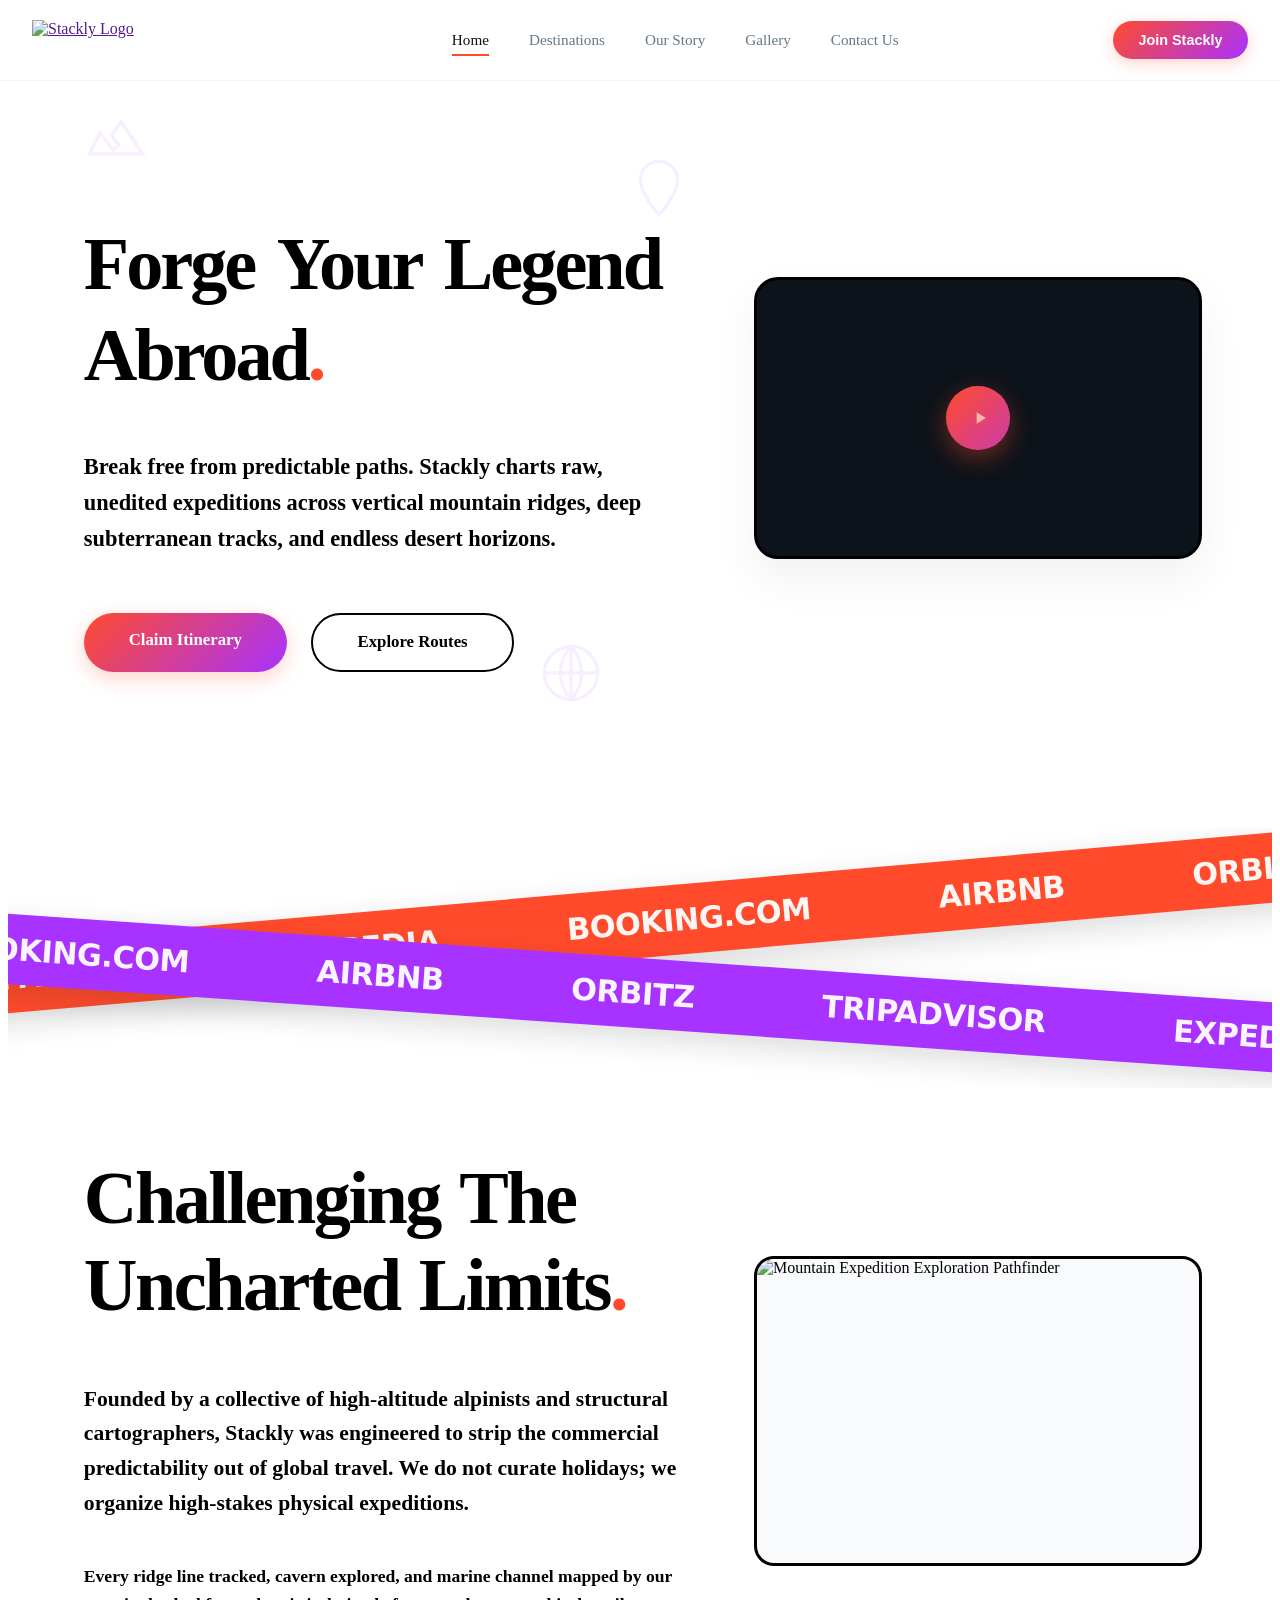
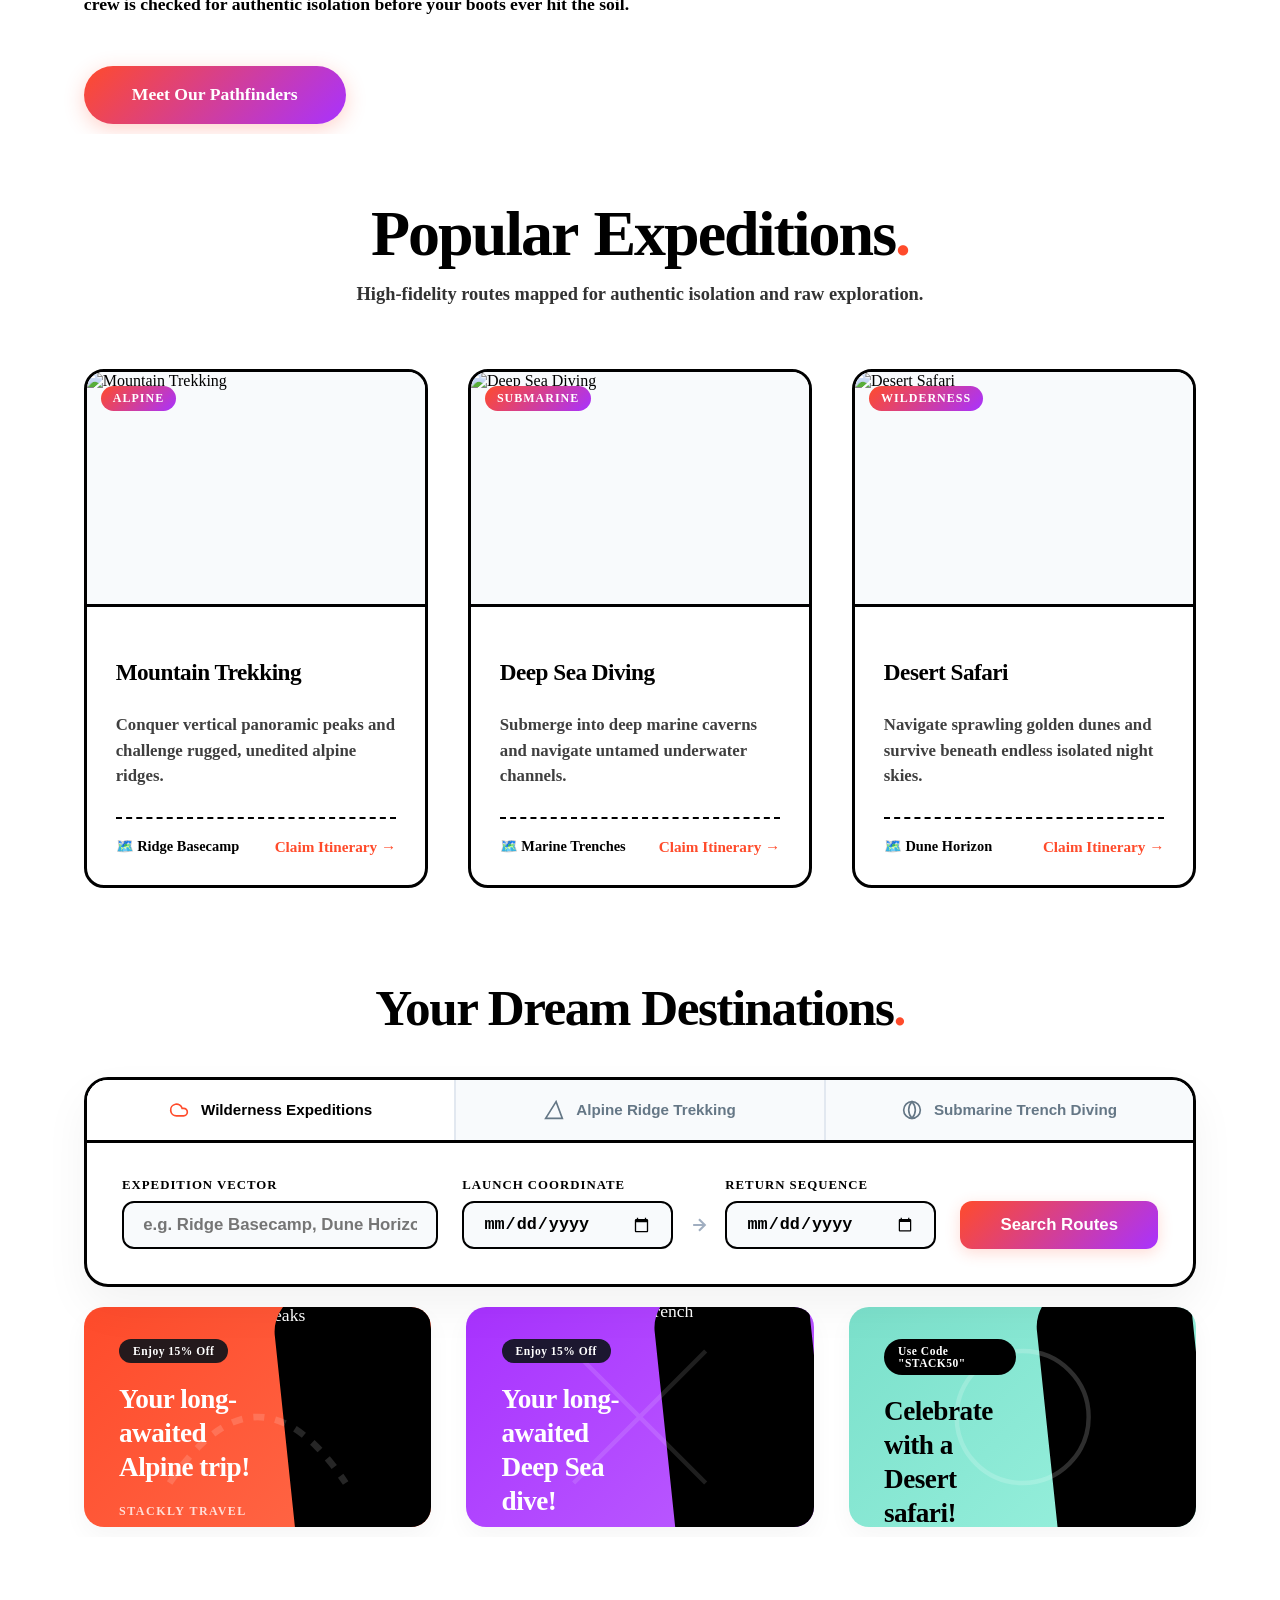
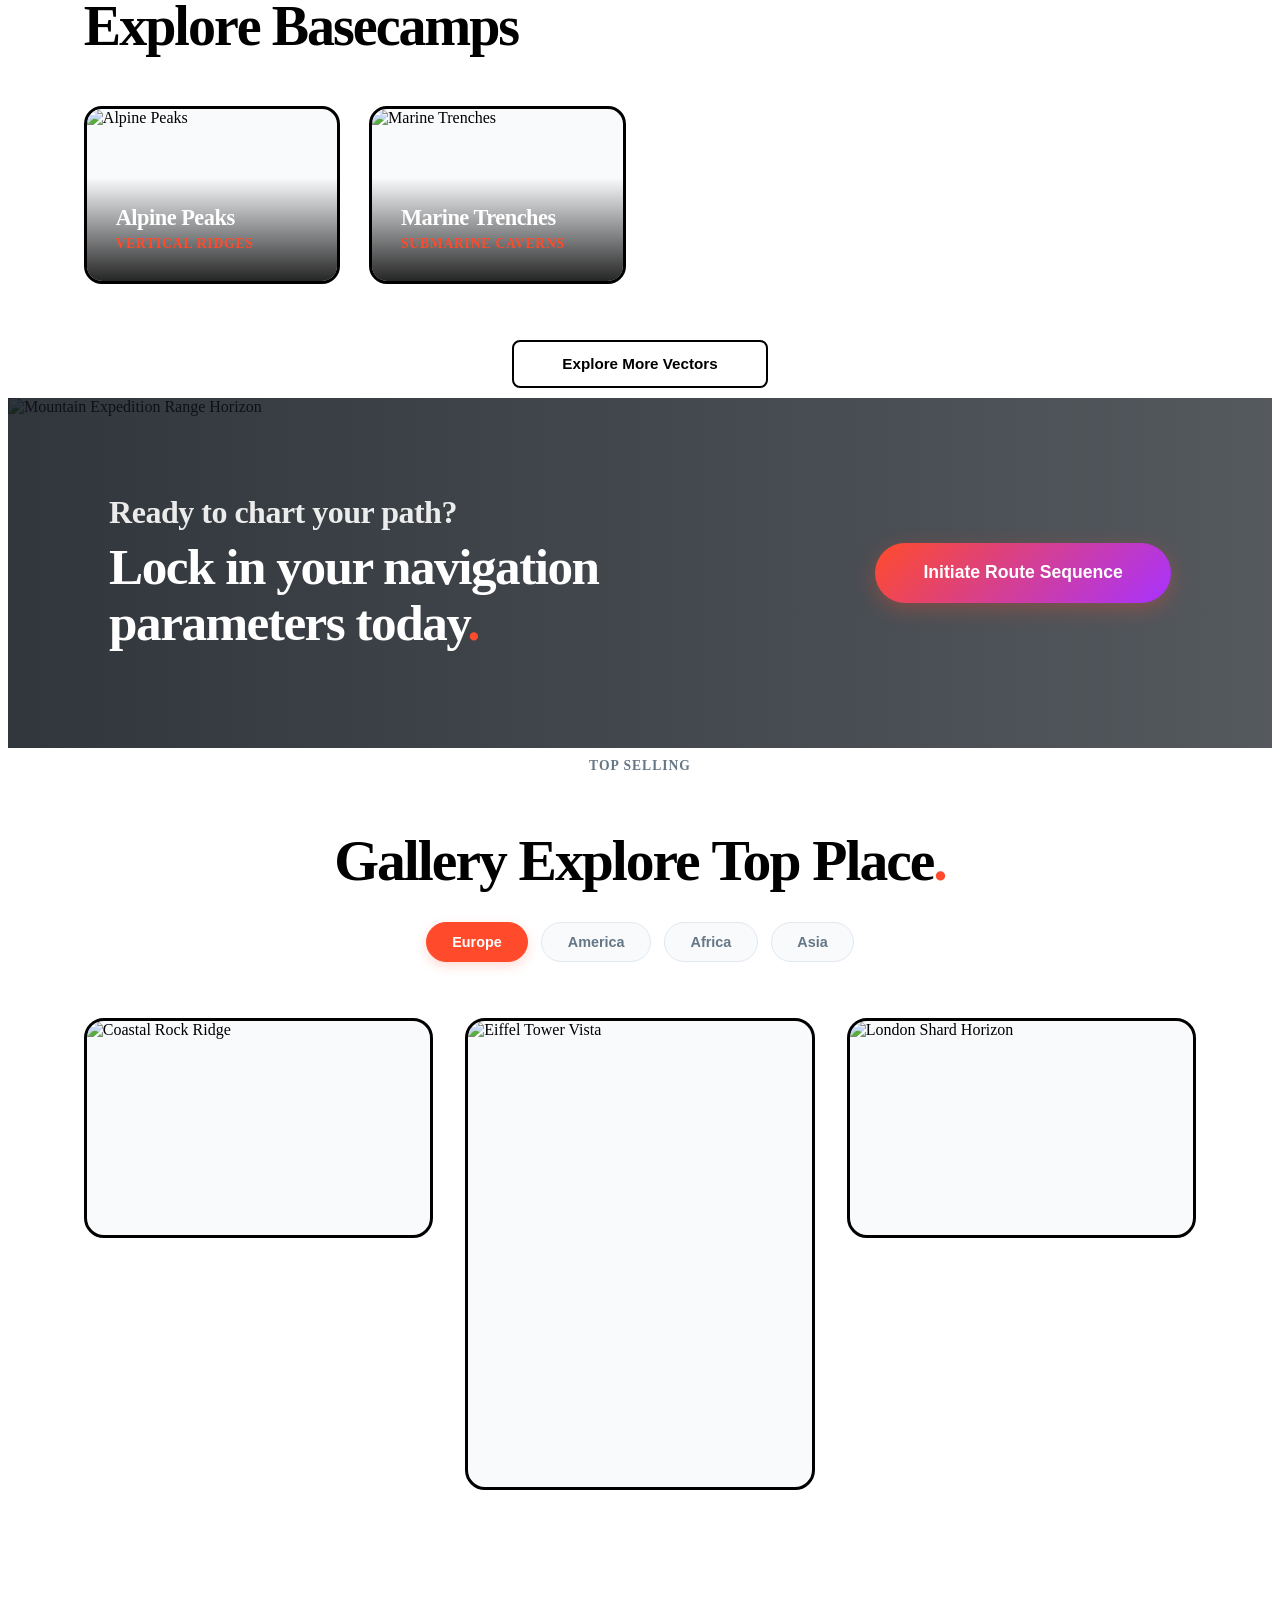
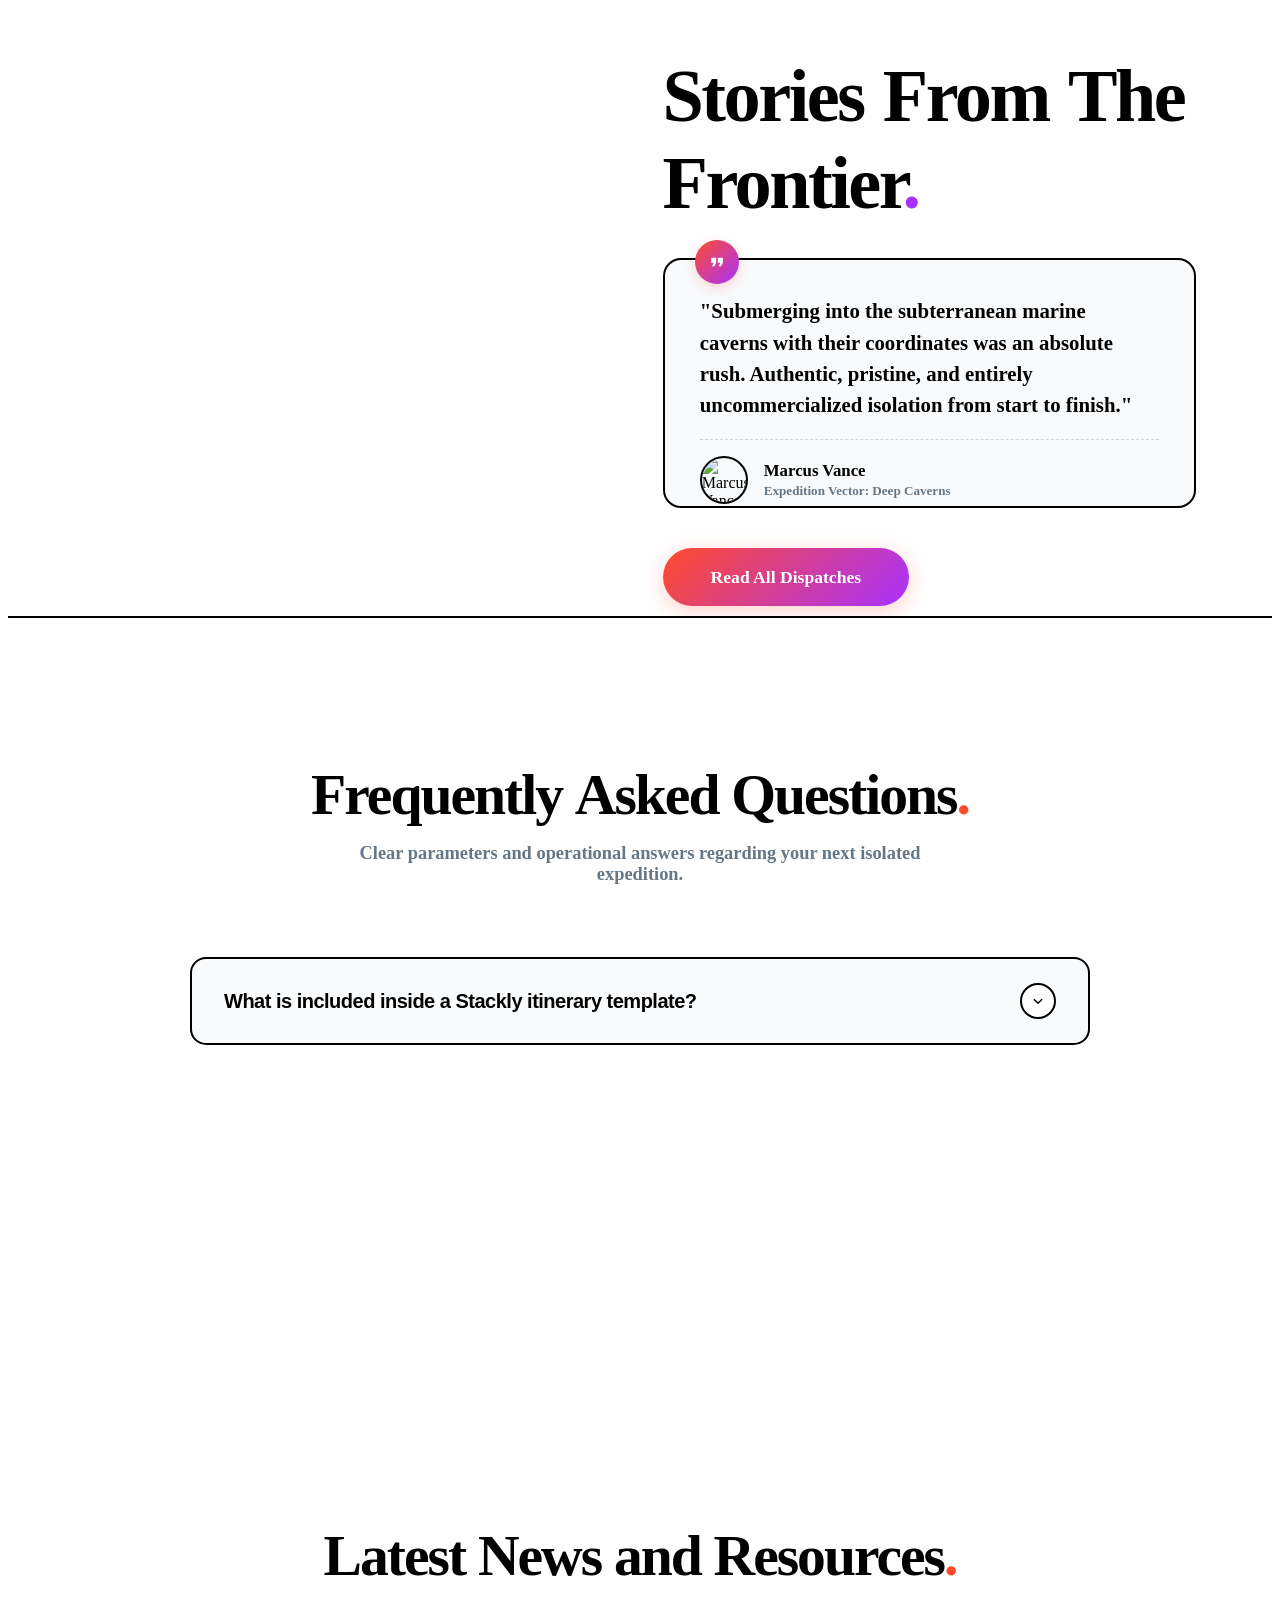
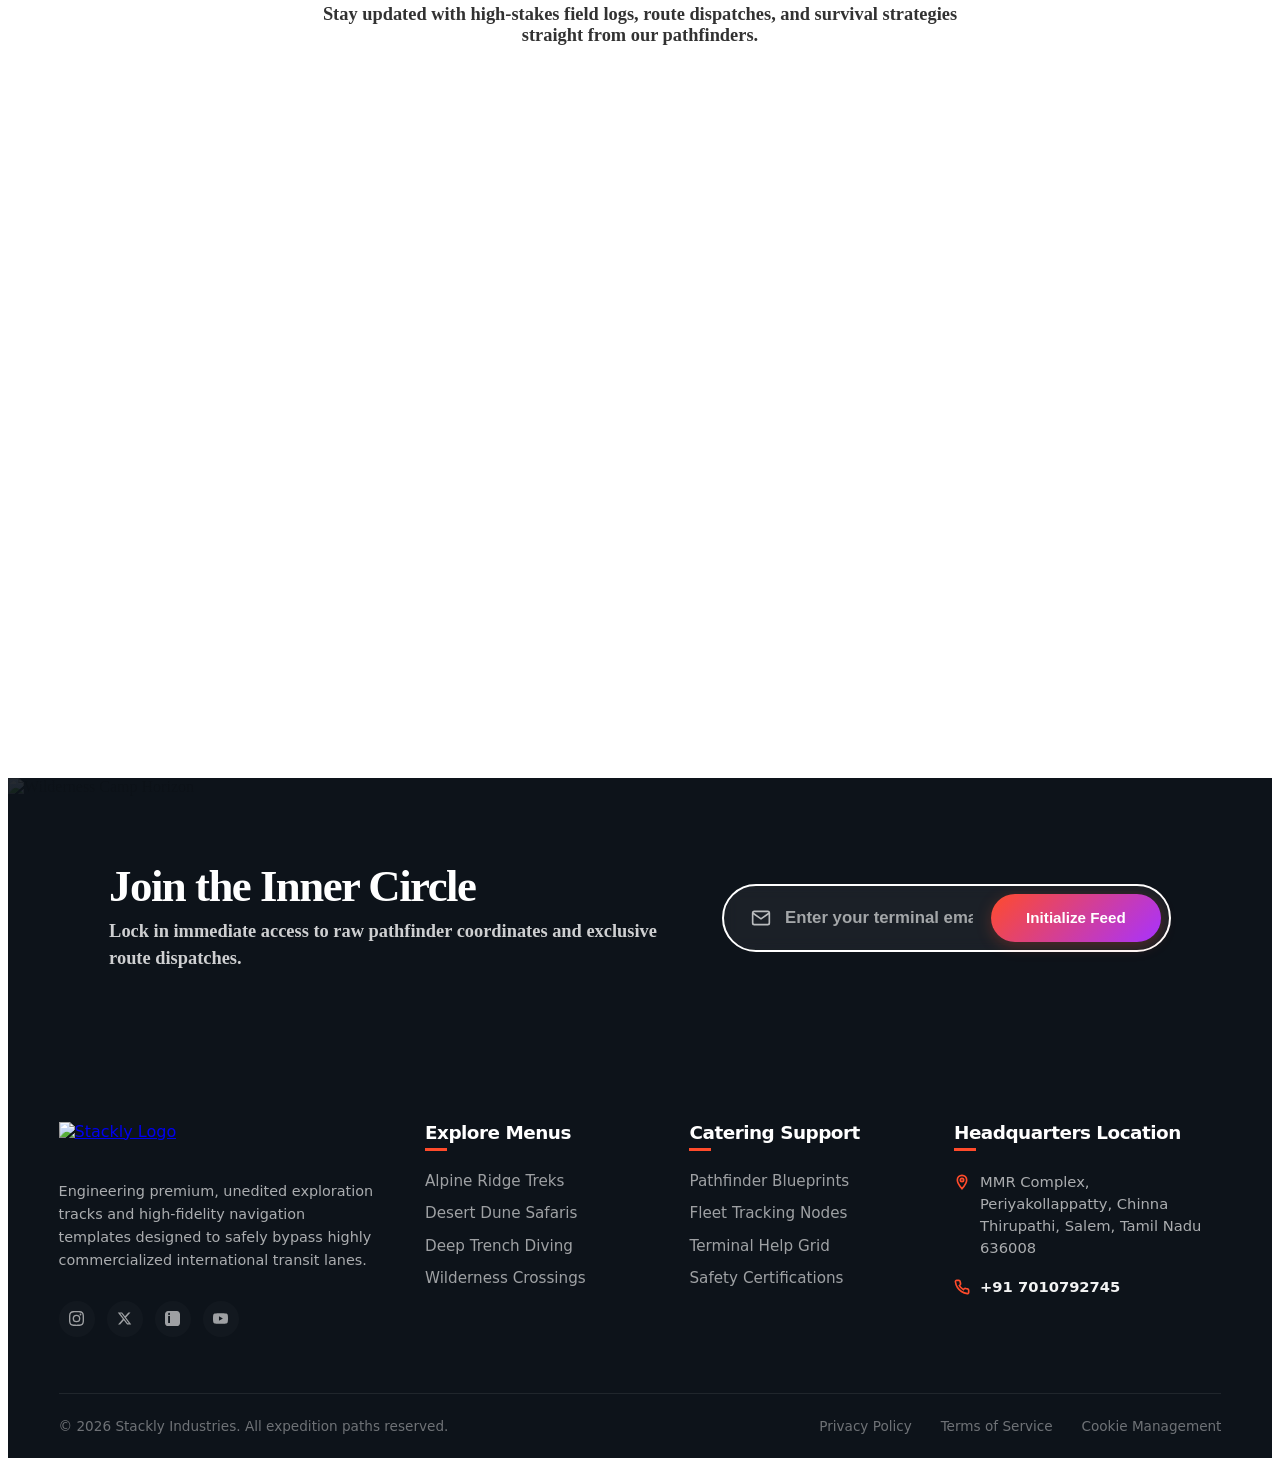
==== commit 39866b39: "subpages" ====
--- a/index.html
+++ b/index.html
@@ -90,16 +90,18 @@
         <nav class="nav-menu-wrapper" id="navMenuWrapper">
             <!-- 5 Centered Nav Links -->
             <ul class="nav-menu-list">
-                <li><a href="#expeditions" class="menu-item active">Expeditions</a></li>
-                <li><a href="#destinations" class="menu-item">Destinations</a></li>
-                <li><a href="#gear" class="menu-item">Gear Guide</a></li>
-                <li><a href="#gallery" class="menu-item">Gallery</a></li>
-                <li><a href="#contact" class="menu-item">Our Story</a></li>
+                <li><a href="index.html" class="menu-item active">Home</a></li>
+                <li><a href="destination.html" class="menu-item">Destinations</a></li>
+                <li><a href="story.html" class="menu-item">Our Story</a></li>
+                <li><a href="gallery.html" class="menu-item">Gallery</a></li>
+                <li><a href="contact.html" class="menu-item">Contact Us</a></li>
             </ul>
 
             <!-- Right Side Corner Auth Button -->
             <div class="nav-auth-wrapper">
-                <button class="btn-auth" id="authBtn">Join Stackly</button>
+              <button class="btn-auth" id="authBtn" onclick="window.location.href='login.html'">
+    Join Stackly
+</button>
             </div>
         </nav>
 
--- a/style.css
+++ b/style.css
@@ -292,7 +292,7 @@
         position: fixed;
         top: 0;
         right: -100%;
-        width: 100%;
+        width: 80%;
         height: 100vh;
         background-color: #ffffff;
         flex-direction: column;
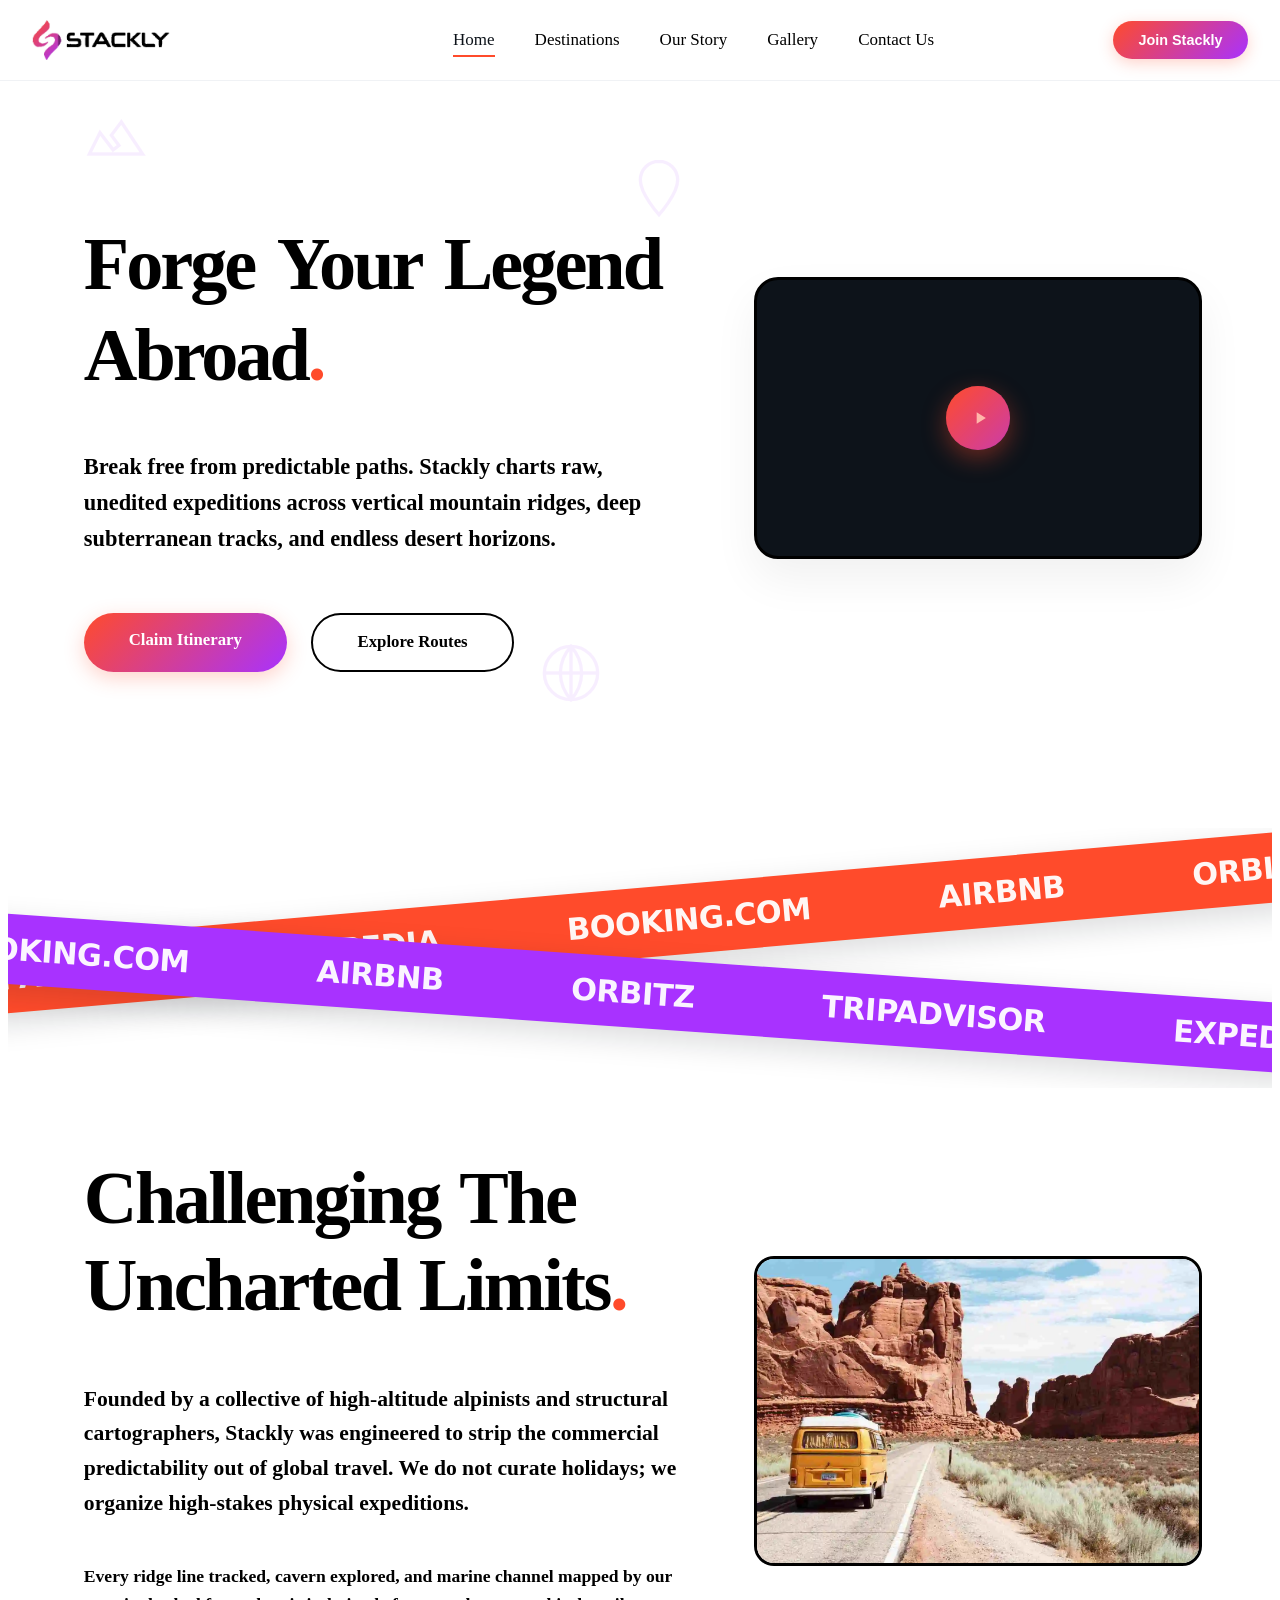
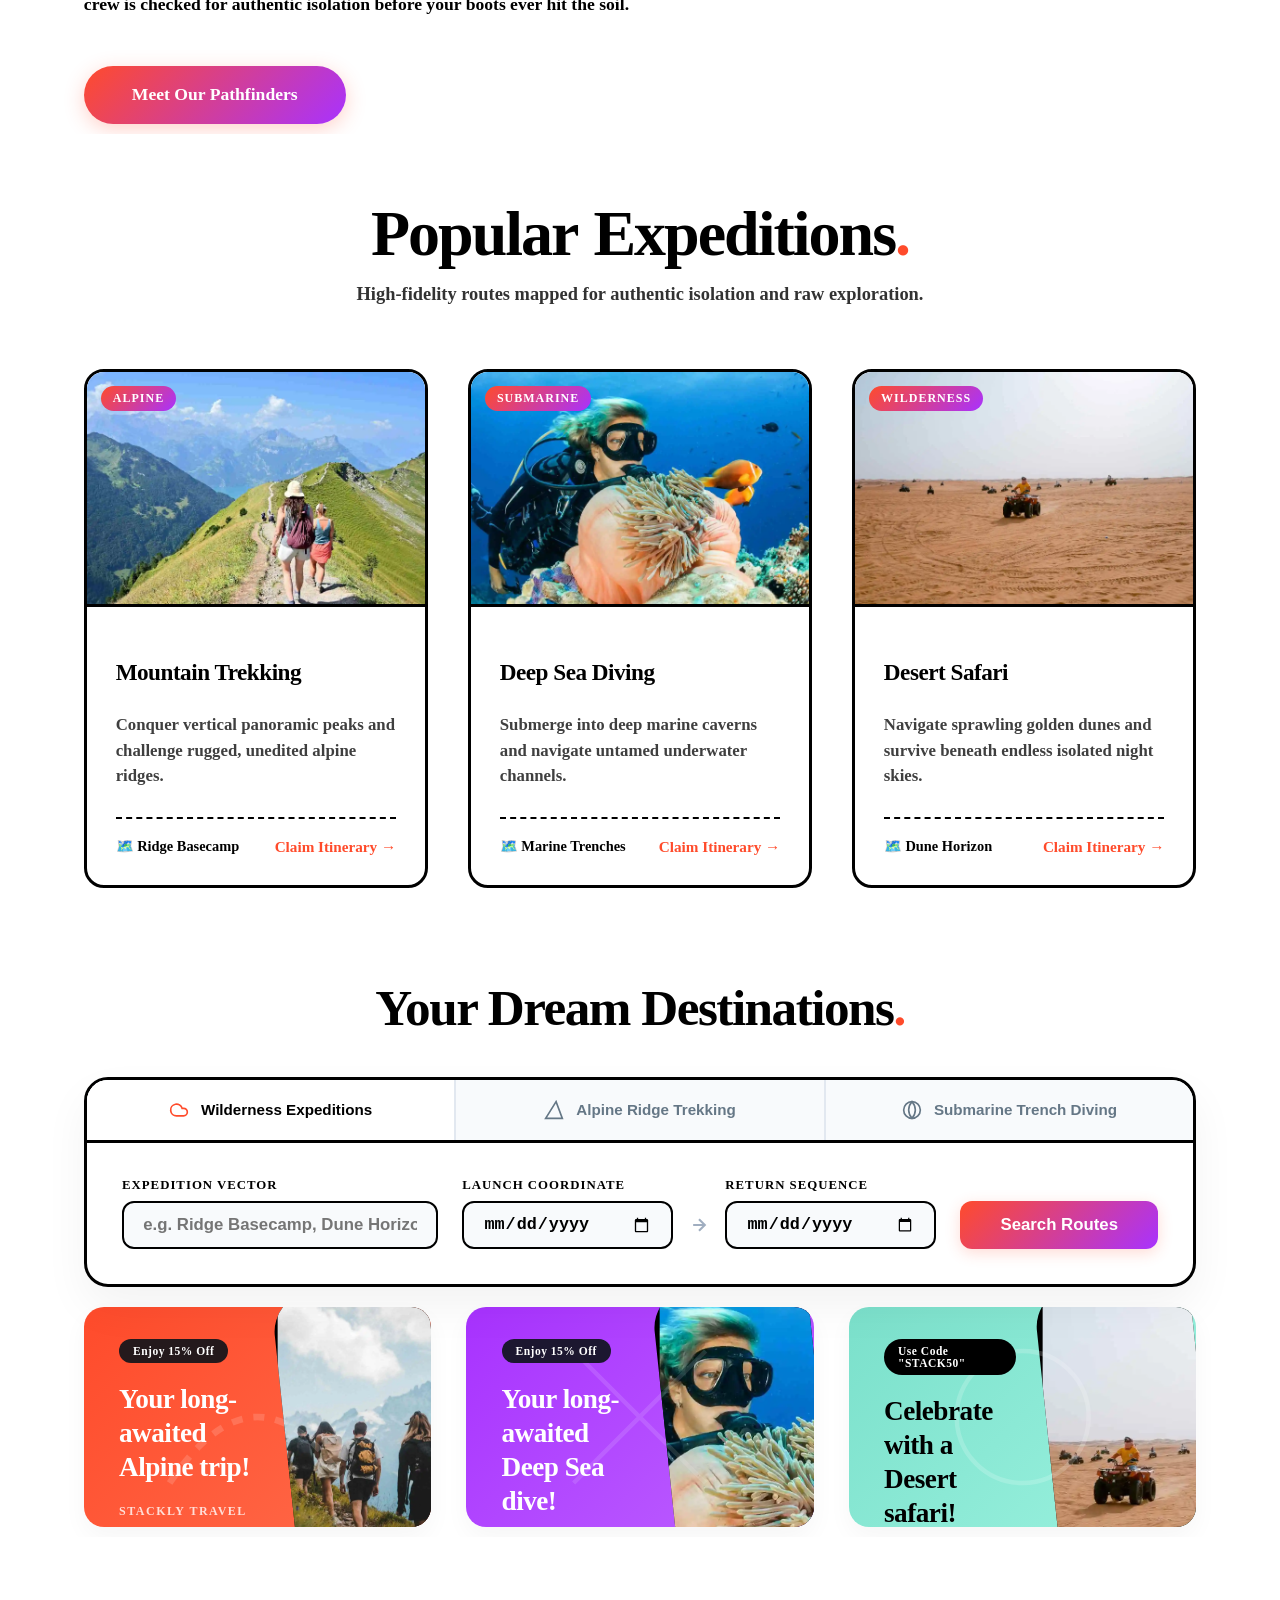
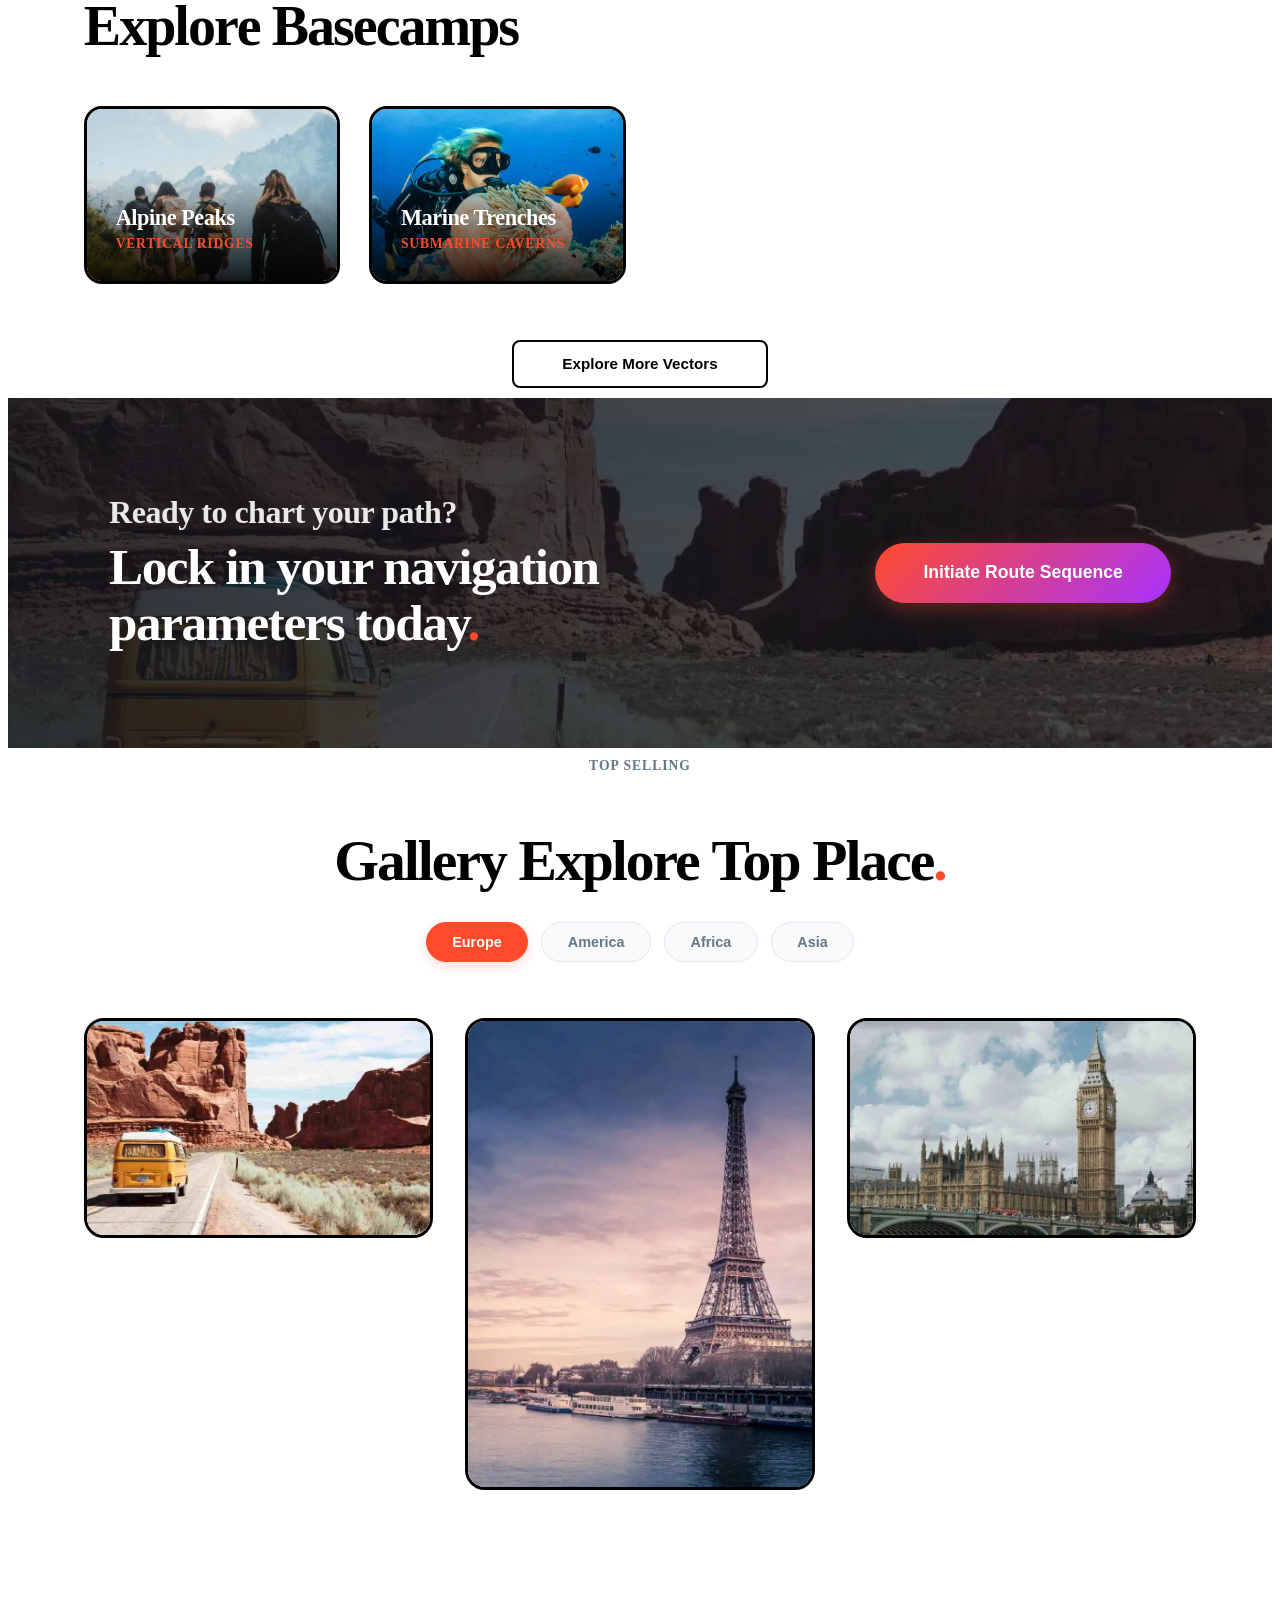
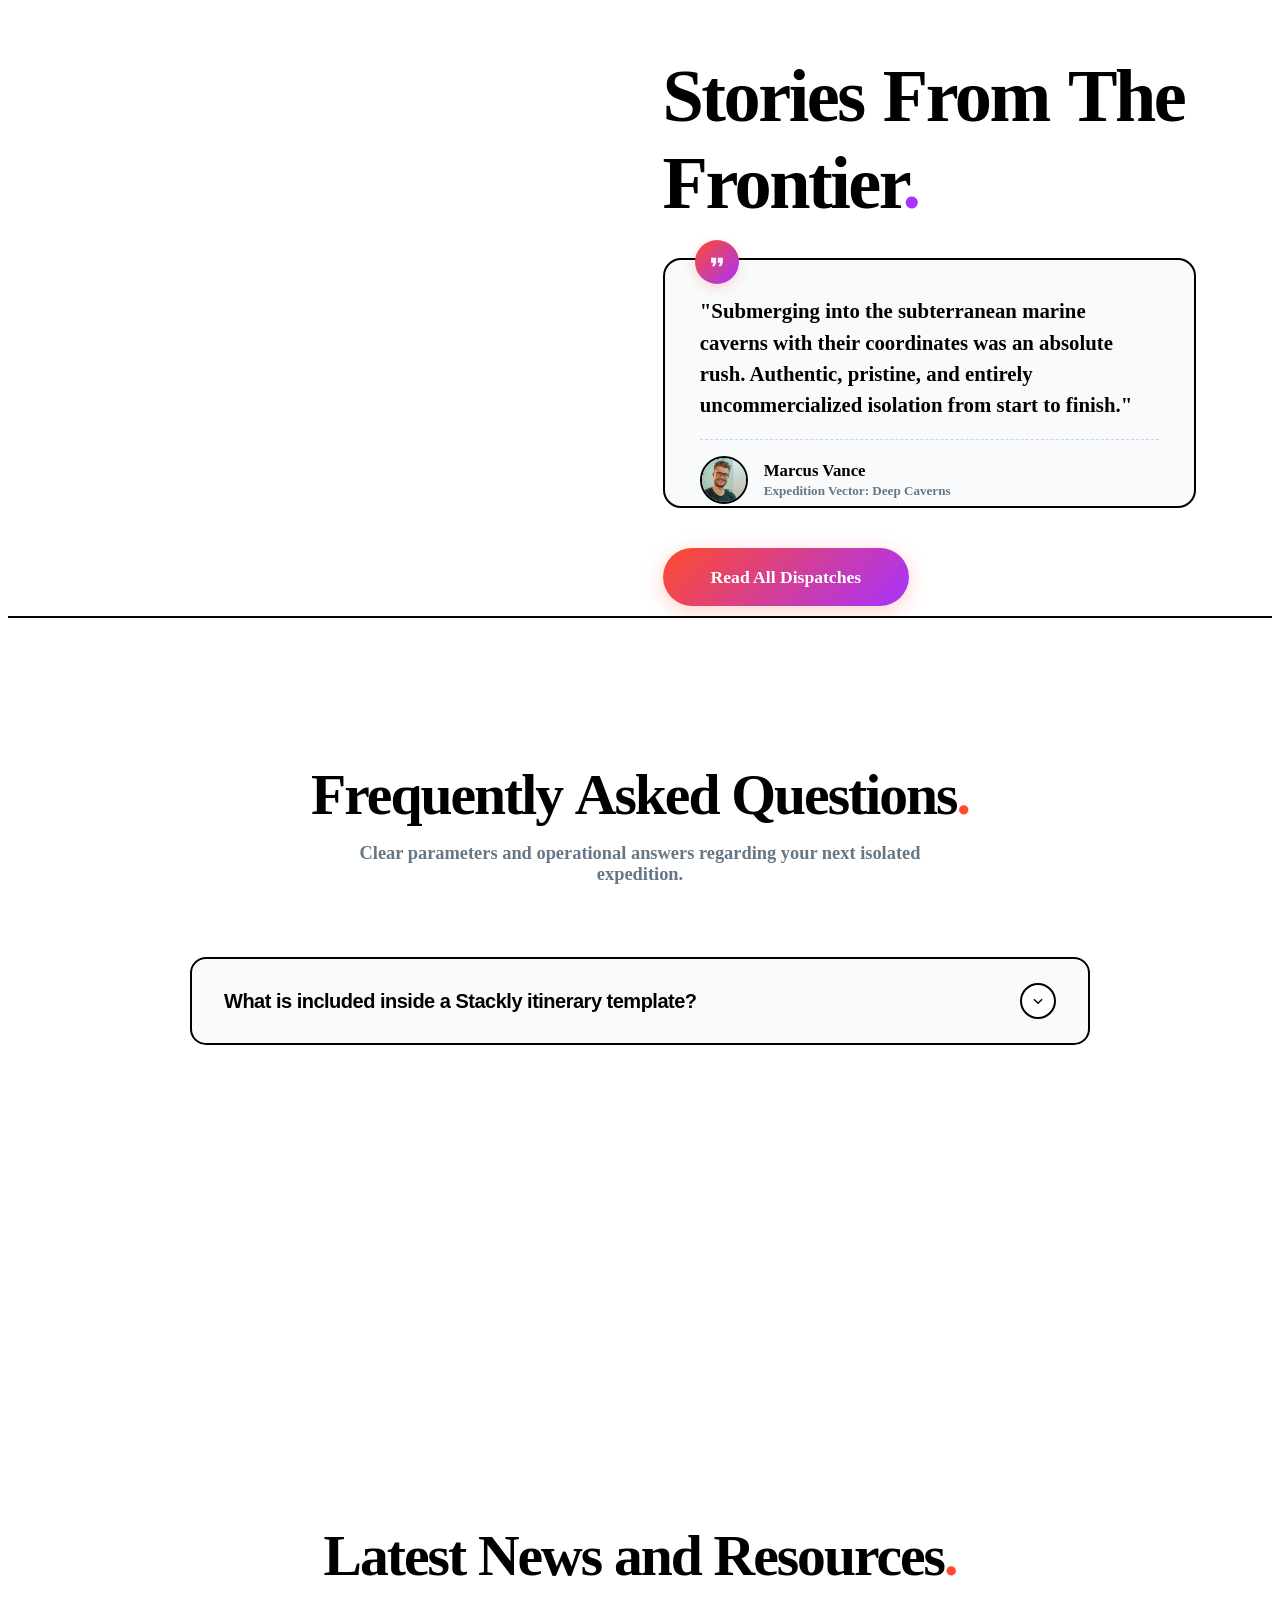
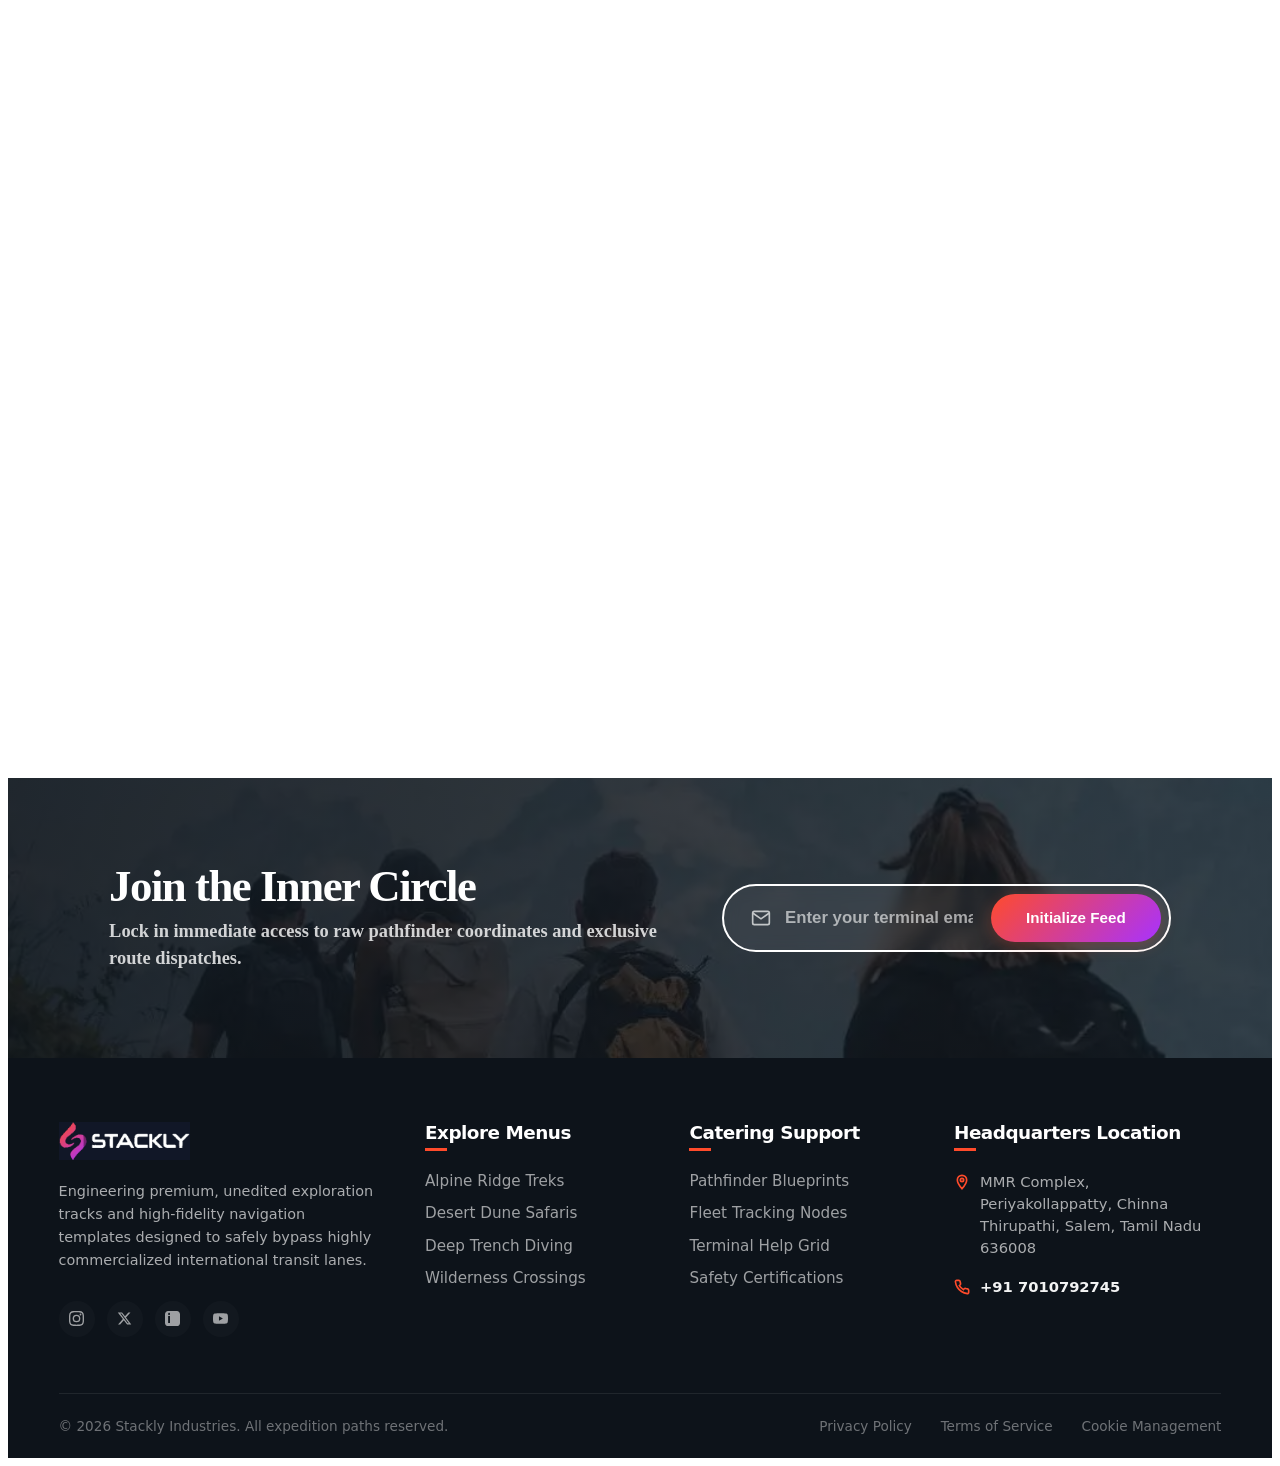
==== commit 810105de: "completed full" ====
--- a/index.html
+++ b/index.html
@@ -76,7 +76,7 @@
         
         <!-- Brand Logo Container (Clicking refreshes the page) -->
         <a href="" class="brand-logo-link" onclick="window.location.reload(); return false;">
-            <img src="logo.png" alt="Stackly Logo" class="brand-logo-img">
+            <img src="./assests/logo adventure.webp" alt="Stackly Logo" class="brand-logo-img">
         </a>
 
         <!-- Hamburger Icon for Responsive Layout Mobile View -->
@@ -175,8 +175,8 @@
 
             <!-- Bottom-Up Entrance CTA Group -->
             <div class="hero-cta-group" id="bottomCta">
-                <a href="#expeditions" class="hero-btn primary-cta">Claim Itinerary</a>
-                <a href="#briefing" class="hero-btn secondary-cta">Explore Routes</a>
+                <a href="404.html" class="hero-btn primary-cta">Claim Itinerary</a>
+                <a href="404.html" class="hero-btn secondary-cta">Explore Routes</a>
             </div>
         </div>
 
@@ -188,8 +188,8 @@
                     <svg class="play-svg" viewBox="0 0 24 24"><path d="M8 5v14l11-7z" fill="#ffffff"/></svg>
                 </div>
                 <video loop muted playsinline autoplay class="hero-embedded-video" id="heroVid">
-                    <source src="adventure-reel.mp4" type="video/mp4">
-                    <img src="https://unsplash.com" alt="Expedition Terminal Grid">
+                    <source src="./assests/adventure travel video.mp4" type="video/mp4">
+                    <img src="./assests/mountain trekking.webp" alt="Expedition Terminal Grid">
                 </video>
             </div>
         </div>
@@ -873,7 +873,7 @@
 
             <!-- Bottom-Up Entrance Action Button -->
             <div class="about-cta-wrapper scroll-bottom-reveal">
-                <a href="#team" class="about-btn-primary">Meet Our Pathfinders</a>
+                <a href="404.html" class="about-btn-primary">Meet Our Pathfinders</a>
             </div>
         </div>
 
@@ -881,7 +881,7 @@
         <div class="about-image-wrapper" id="aboutImageBlock">
             <div class="about-graphic-frame">
                 <div class="frame-accent-line"></div>
-                <img src="https://unsplash.com" alt="Mountain Expedition Exploration Pathfinder" class="about-display-img">
+                <img src="./assests/mountain expedition.webp" alt="Mountain Expedition Exploration Pathfinder" class="about-display-img">
             </div>
         </div>
 
@@ -1160,7 +1160,7 @@
         <!-- Card 1 -->
         <div class="destination-card-item scroll-card-reveal">
             <div class="card-image-box">
-                <img src="https://unsplash.com" alt="Mountain Trekking" class="dest-img">
+                <img src="./assests/trekking.webp" alt="Mountain Trekking" class="dest-img">
                 <div class="card-badge">Alpine</div>
             </div>
             <div class="card-meta">
@@ -1168,7 +1168,7 @@
                 <p>Conquer vertical panoramic peaks and challenge rugged, unedited alpine ridges.</p>
                 <div class="card-footer-row">
                     <span class="location-tag">🗺️ Ridge Basecamp</span>
-                    <a href="#book" class="explore-inline-btn">Claim Itinerary →</a>
+                    <a href="404.html" class="explore-inline-btn">Claim Itinerary →</a>
                 </div>
             </div>
         </div>
@@ -1176,7 +1176,7 @@
         <!-- Card 2 -->
         <div class="destination-card-item scroll-card-reveal">
             <div class="card-image-box">
-                <img src="https://unsplash.com" alt="Deep Sea Diving" class="dest-img">
+                <img src="./assests/deep sea diving.webp" alt="Deep Sea Diving" class="dest-img">
                 <div class="card-badge">Submarine</div>
             </div>
             <div class="card-meta">
@@ -1184,7 +1184,7 @@
                 <p>Submerge into deep marine caverns and navigate untamed underwater channels.</p>
                 <div class="card-footer-row">
                     <span class="location-tag">🗺️ Marine Trenches</span>
-                    <a href="#book" class="explore-inline-btn">Claim Itinerary →</a>
+                    <a href="404.html" class="explore-inline-btn">Claim Itinerary →</a>
                 </div>
             </div>
         </div>
@@ -1192,7 +1192,7 @@
         <!-- Card 3 -->
         <div class="destination-card-item scroll-card-reveal">
             <div class="card-image-box">
-                <img src="https://unsplash.com" alt="Desert Safari" class="dest-img">
+                <img src="./assests/dessert safari.webp" alt="Desert Safari" class="dest-img">
                 <div class="card-badge">Wilderness</div>
             </div>
             <div class="card-meta">
@@ -1200,7 +1200,7 @@
                 <p>Navigate sprawling golden dunes and survive beneath endless isolated night skies.</p>
                 <div class="card-footer-row">
                     <span class="location-tag">🗺️ Dune Horizon</span>
-                    <a href="#book" class="explore-inline-btn">Claim Itinerary →</a>
+                    <a href="404.html" class="explore-inline-btn">Claim Itinerary →</a>
                 </div>
             </div>
         </div>
@@ -1879,7 +1879,7 @@
             
             <div class="banner-graphic-pane">
                 <div class="graphic-blob-frame">
-                    <img src="https://unsplash.com" alt="Alpine Mountain Peaks" class="campaign-asset-img">
+                    <img src="./assests/mountain trekking.webp" alt="Alpine Mountain Peaks" class="campaign-asset-img">
                 </div>
             </div>
         </div>
@@ -1898,7 +1898,7 @@
             
             <div class="banner-graphic-pane">
                 <div class="graphic-blob-frame">
-                    <img src="https://unsplash.com" alt="Submarine Oceanic Trench" class="campaign-asset-img">
+                    <img src="./assests/deep sea diving.webp" alt="Submarine Oceanic Trench" class="campaign-asset-img">
                 </div>
             </div>
         </div>
@@ -1917,7 +1917,7 @@
             
             <div class="banner-graphic-pane">
                 <div class="graphic-blob-frame">
-                    <img src="https://unsplash.com" alt="Desert Dunes Camp" class="campaign-asset-img">
+                    <img src="./assests/dessert safari.webp" alt="Desert Dunes Camp" class="campaign-asset-img">
                 </div>
             </div>
         </div>
@@ -2166,7 +2166,7 @@
         
         <!-- Card 1 -->
         <div class="matrix-card-item scroll-node-reveal">
-            <img src="https://unsplash.com" alt="Alpine Peaks" class="matrix-asset-img">
+            <img src="./assests/mountain trekking.webp" alt="Alpine Peaks" class="matrix-asset-img">
             <div class="matrix-card-overlay">
                 <div class="matrix-text-wrapper">
                     <h3>Alpine Peaks</h3>
@@ -2177,7 +2177,7 @@
 
         <!-- Card 2 -->
         <div class="matrix-card-item scroll-node-reveal">
-            <img src="https://unsplash.com" alt="Marine Trenches" class="matrix-asset-img">
+            <img src="./assests/deep sea diving.webp" alt="Marine Trenches" class="matrix-asset-img">
             <div class="matrix-card-overlay">
                 <div class="matrix-text-wrapper">
                     <h3>Marine Trenches</h3>
@@ -2188,7 +2188,7 @@
 
         <!-- Card 3 -->
         <div class="matrix-card-item scroll-node-reveal">
-            <img src="https://unsplash.com" alt="Dune Horizons" class="matrix-asset-img">
+            <img src="./assests/dessert safari.webp" alt="Dune Horizons" class="matrix-asset-img">
             <div class="matrix-card-overlay">
                 <div class="matrix-text-wrapper">
                     <h3>Dune Horizons</h3>
@@ -2199,7 +2199,7 @@
 
         <!-- Card 4 -->
         <div class="matrix-card-item scroll-node-reveal">
-            <img src="https://unsplash.com" alt="Glacier Fields" class="matrix-asset-img">
+            <img src="./assests/ice.webp" alt="Glacier Fields" class="matrix-asset-img">
             <div class="matrix-card-overlay">
                 <div class="matrix-text-wrapper">
                     <h3>Glacier Fields</h3>
@@ -2212,7 +2212,11 @@
 
     <!-- Center Corner Call to Action Pinned below Grid Array (Routes to 404) -->
     <div class="matrix-action-row">
-        <button id="matrixCtaTrigger" class="matrix-btn-see-more">Explore More Vectors</button>
+        <button id="matrixCtaTrigger"
+        class="matrix-btn-see-more"
+        onclick="window.location.href='404.html'">
+    Explore More Vectors
+</button>
     </div>
 </section>
 
@@ -2481,7 +2485,7 @@
     
     <!-- Full-Width Media Backdrop Canvas (Uses img tag approach) -->
     <div class="cta-media-backdrop">
-        <img src="https://unsplash.com" alt="Mountain Expedition Range Horizon" class="backdrop-raw-img">
+        <img src="./assests/mountain expedition.webp" alt="Mountain Expedition Range Horizon" class="backdrop-raw-img">
         <div class="backdrop-dark-vignette"></div>
     </div>
 
@@ -2496,7 +2500,11 @@
 
         <!-- RIGHT CHANNEL: Action Node Assembly (Slides From Right) -->
         <div class="cta-action-package scroll-right-slide">
-            <button id="bannerCtaTrigger" class="cta-btn-premium">Initiate Route Sequence</button>
+          <button id="bannerCtaTrigger"
+        class="cta-btn-premium"
+        onclick="window.location.href='404.html'">
+    Initiate Route Sequence
+</button>
         </div>
 
     </div>
@@ -2748,7 +2756,7 @@
         <!-- CARD 1 (Enters from LEFT edge) -->
         <div class="gallery-grid-card entry-left card-span-normal">
             <div class="card-media-wrapper">
-                <img src="https://unsplash.com" alt="Coastal Rock Ridge" class="gallery-raw-img">
+                <img src="./assests/mountain expedition.webp" alt="Coastal Rock Ridge" class="gallery-raw-img">
             </div>
             <div class="gallery-hover-overlay">
                 <div class="overlay-caption-box">
@@ -2761,7 +2769,7 @@
         <!-- CARD 2 (Enters from TOP edge - Center Pillar) -->
         <div class="gallery-grid-card entry-top card-span-tall row-span-2">
             <div class="card-media-wrapper">
-                <img src="https://unsplash.com" alt="Eiffel Tower Vista" class="gallery-raw-img">
+                <img src="./assests/france.webp" alt="Eiffel Tower Vista" class="gallery-raw-img">
             </div>
             <div class="gallery-hover-overlay">
                 <div class="overlay-caption-box">
@@ -2774,7 +2782,7 @@
         <!-- CARD 3 (Enters from RIGHT edge) -->
         <div class="gallery-grid-card entry-right card-span-normal">
             <div class="card-media-wrapper">
-                <img src="https://unsplash.com" alt="London Shard Horizon" class="gallery-raw-img">
+                <img src="./assests/united kingdom.webp" alt="London Shard Horizon" class="gallery-raw-img">
             </div>
             <div class="gallery-hover-overlay">
                 <div class="overlay-caption-box">
@@ -2787,7 +2795,7 @@
         <!-- CARD 4 (Enters from BOTTOM edge) -->
         <div class="gallery-grid-card entry-bottom card-span-normal">
             <div class="card-media-wrapper">
-                <img src="https://unsplash.com" alt="Lakeside Pagoda" class="gallery-raw-img">
+                <img src="./assests/bali waterway.webp" alt="Lakeside Pagoda" class="gallery-raw-img">
             </div>
             <div class="gallery-hover-overlay">
                 <div class="overlay-caption-box">
@@ -2800,7 +2808,7 @@
         <!-- CARD 5 (Enters from BOTTOM edge) -->
         <div class="gallery-grid-card entry-bottom card-span-normal">
             <div class="card-media-wrapper">
-                <img src="https://unsplash.com" alt="Cathedral At Night" class="gallery-raw-img">
+                <img src="./assests/italy.webp" alt="Cathedral At Night" class="gallery-raw-img">
             </div>
             <div class="gallery-hover-overlay">
                 <div class="overlay-caption-box">
@@ -3088,10 +3096,10 @@
         <div class="stories-image-wrapper" id="storiesImageBlock">
             <div class="stories-graphic-canvas">
                 <div class="story-card-base">
-                    <img src="https://unsplash.com" alt="Mountain Expedition Range" class="story-img">
+                    <img src="./assests/mountain expedition.webp" alt="Mountain Expedition Range" class="story-img">
                 </div>
                 <div class="story-card-overlap">
-                    <img src="https://unsplash.com" alt="Alpinist Peak Trekking" class="story-img">
+                    <img src="./assests/mountain trekking.webp" alt="Alpinist Peak Trekking" class="story-img">
                     <div class="story-accent-badge">Verified Track</div>
                 </div>
             </div>
@@ -3120,7 +3128,7 @@
                     </p>
                     <div class="explorer-profile-row">
                         <div class="profile-avatar">
-                            <img src="https://unsplash.com" alt="Sarah Jenkins">
+                            <img src="./assests/rose.webp" alt="Sarah Jenkins">
                         </div>
                         <div class="profile-meta">
                             <h4>Sarah Jenkins</h4>
@@ -3139,7 +3147,7 @@
                     </p>
                     <div class="explorer-profile-row">
                         <div class="profile-avatar">
-                            <img src="https://unsplash.com" alt="Marcus Vance">
+                            <img src="./assests/aris.webp" alt="Marcus Vance">
                         </div>
                         <div class="profile-meta">
                             <h4>Marcus Vance</h4>
@@ -3158,10 +3166,10 @@
                     </p>
                     <div class="explorer-profile-row">
                         <div class="profile-avatar">
-                            <img src="https://unsplash.com" alt="Elena Rostova">
+                            <img src="./assests/devon mill.webp" alt="Elena Rostova">
                         </div>
                         <div class="profile-meta">
-                            <h4>Elena Rostova</h4>
+                            <h4>Elen Rostova</h4>
                             <p>Expedition Vector: Desert Dunes</p>
                         </div>
                     </div>
@@ -3171,7 +3179,7 @@
 
             <!-- Bottom-Up Entrance Action Button -->
             <div class="stories-cta-wrapper scroll-bottom-reveal">
-                <a href="#book" class="stories-btn-primary">Read All Dispatches</a>
+                <a href="404.html" class="stories-btn-primary">Read All Dispatches</a>
             </div>
         </div>
 
@@ -3935,7 +3943,7 @@
         <!-- LEFT CHANNEL: Featured Spotlight Story (Card 1) -->
         <div class="blog-spotlight-card scroll-node-reveal">
             <div class="spotlight-media-box">
-                <img src="https://unsplash.com" alt="Featured Expedition Ridge" class="blog-raw-img">
+                <img src="./assests/mountain trekking.webp" alt="Featured Expedition Ridge" class="blog-raw-img">
             </div>
             <div class="spotlight-content-box">
                 <div class="blog-category-badge">Field Dispatches</div>
@@ -3951,7 +3959,7 @@
             <!-- Sidebar Card 2 -->
             <div class="stream-article-node scroll-node-reveal">
                 <div class="stream-media-box">
-                    <img src="https://unsplash.com" alt="Submarine Expedition View" class="blog-raw-img">
+                    <img src="./assests/deep sea diving.webp" alt="Submarine Expedition View" class="blog-raw-img">
                     <div class="stream-category-badge gradient-purple">Tactical Briefing</div>
                 </div>
                 <div class="stream-content-box">
@@ -3963,7 +3971,7 @@
             <!-- Sidebar Card 3 -->
             <div class="stream-article-node scroll-node-reveal">
                 <div class="stream-media-box">
-                    <img src="https://unsplash.com" alt="Wilderness Camp Gear" class="blog-raw-img">
+                    <img src="./assests/dessert safari.webp" alt="Wilderness Camp Gear" class="blog-raw-img">
                     <div class="stream-category-badge">Gear Logs</div>
                 </div>
                 <div class="stream-content-box">
@@ -3975,7 +3983,7 @@
             <!-- Sidebar Card 4 -->
             <div class="stream-article-node scroll-node-reveal">
                 <div class="stream-media-box">
-                    <img src="https://unsplash.com" alt="Alpine Ascent Paths" class="blog-raw-img">
+                    <img src="./assests/mountain expedition.webp" alt="Alpine Ascent Paths" class="blog-raw-img">
                     <div class="stream-category-badge">News</div>
                 </div>
                 <div class="stream-content-box">
@@ -4361,7 +4369,7 @@
     
     <!-- Full-Width Media Backdrop Canvas (Uses img tag approach) -->
     <div class="subscribe-media-backdrop">
-        <img src="https://unsplash.com" alt="Wilderness Camp Horizon" class="backdrop-raw-img">
+        <img src="./assests/mountain trekking.webp" alt="Wilderness Camp Horizon" class="backdrop-raw-img">
         <div class="backdrop-dark-overlay"></div>
     </div>
 
@@ -4381,7 +4389,9 @@
                     <svg class="mail-vector-icon" viewBox="0 0 24 24" fill="none" stroke="currentColor" stroke-width="2"><path d="M4 4h16c1.1 0 2 .9 2 2v12c0 1.1-.9 2-2 2H4c-1.1 0-2-.9-2-2V6c0-1.1.9-2 2-2z"/><polyline points="22,6 12,13 2,6"/></svg>
                     <input type="email" id="subscriberEmail" placeholder="Enter your terminal email..." required>
                 </div>
-                <button type="submit" class="subscribe-btn-premium">Initialize Feed</button>
+             <button type="submit" class="subscribe-btn-premium">
+    Initialize Feed
+</button>
             </form>
         </div>
 
@@ -4585,62 +4595,39 @@
 
 </style>
 
+
 <script>
-    document.addEventListener('DOMContentLoaded', () => {
-
+document.addEventListener('DOMContentLoaded', () => {
     const subscribeForm = document.getElementById('standaloneSubscribeForm');
-
-    if (subscribeForm) {
+    const emailInput = document.getElementById('subscriberEmail');
+
+    if (subscribeForm && emailInput) {
         subscribeForm.addEventListener('submit', (e) => {
             e.preventDefault();
 
-            // Extract the user email string safely
-            const emailInput = document.getElementById('subscriberEmail');
-            const emailValue = emailInput ? emailInput.value.trim() : '';
-
-            // Enforce explicit baseline text validation checks prior to processing
+            const emailValue = emailInput.value.trim();
+
+            // Validate empty email field
             if (!emailValue) {
-                alert('Please fill out the field with a valid address before initializing subscription.');
+                alert('Please fill out the email field.');
+                emailInput.focus();
                 return;
             }
 
-            // Build dynamic full screen 404 overlay modal window layer
-            const errorOverlay = document.createElement('div');
-            errorOverlay.style.cssText = `
-                position: fixed; top: 0; left: 0; width: 100vw; height: 100vh;
-                background: #000000; color: #ffffff; z-index: 900000;
-                display: flex; flex-direction: column; align-items: center; justify-content: center;
-                font-family: system-ui, -apple-system, sans-serif; opacity: 0; transition: opacity 0.3s ease;
-            `;
-
-            errorOverlay.innerHTML = `
-                <h1 style="font-size: clamp(5rem, 12vw, 8rem); font-weight: 900; color: #ff4b2b; margin: 0; letter-spacing: -2px;">404</h1>
-                <h2 style="font-size: 1.4rem; font-weight: 800; margin: 0.5rem 0 1rem; text-transform: uppercase;">Gateway Connection Severed</h2>
-                <p style="font-size: 1rem; color: #657786; text-align: center; max-width: 460px; margin: 0 0 2.5rem 0; padding: 0 1.5rem;">Target feed terminal for account [ ${emailValue.toUpperCase()} ] failed to resolve handshakes with our secure mapping grid. Operation aborted.</p>
-                <button id="closeSubPopup" style="background: #ffffff; color: #000000; border: none; padding: 0.85rem 2.8rem; font-weight: 800; font-size: 1rem; border-radius: 40px; cursor: pointer;">Re-verify Coordinates</button>
-            `;
-
-            document.body.appendChild(errorOverlay);
-            
-            // Force paint loop layout pass cycle updates
-            requestAnimationFrame(() => errorOverlay.style.opacity = '1');
-            document.body.style.overflow = 'hidden';
-
-            // Reset action parameters safely upon exit
-            document.getElementById('closeSubPopup').addEventListener('click', () => {
-                errorOverlay.style.opacity = '0';
-                setTimeout(() => {
-                    errorOverlay.remove();
-                    document.body.style.overflow = 'auto';
-                    subscribeForm.reset(); // Purge email field cleanly upon completion
-                }, 300);
-            });
+            // Validate email format
+            if (!emailInput.checkValidity()) {
+                alert('Please enter a valid email address.');
+                emailInput.focus();
+                return;
+            }
+
+            // Navigate to the actual 404 HTML page
+            window.location.href = '404.html';
         });
     }
-
 });
-
 </script>
+
 
 <!-- Fully Responsive High-Contrast Adventure Domain Footer Hub -->
 <footer class="stackly-main-footer">
@@ -4652,23 +4639,23 @@
         <div class="footer-brand-column">
             <!-- Brand Logo (Clicking triggers smooth back-to-top execution) -->
             <a href="#" class="footer-logo-anchor" id="backToTopLogo" aria-label="Return to Top Canvas">
-                <img src="logo.png" alt="Stackly Logo" class="footer-brand-logo-img">
+                <img src="./assests/footer logo adventure.webp" alt="Stackly Logo" class="footer-brand-logo-img">
             </a>
             <p class="footer-brand-desc">
                 Engineering premium, unedited exploration tracks and high-fidelity navigation templates designed to safely bypass highly commercialized international transit lanes.
             </p>
             <!-- Vector Social Transmission Nodes Row -->
             <div class="footer-social-row">
-                <a href="#" class="social-icon-node fallback-redirect" aria-label="Instagram">
+                <a href="404.html" class="social-icon-node fallback-redirect" aria-label="Instagram">
                     <svg viewBox="0 0 24 24" fill="currentColor"><path d="M12 2.163c3.204 0 3.584.012 4.85.07 3.252.148 4.771 1.691 4.919 4.919.058 1.265.069 1.645.069 4.849 0 3.205-.012 3.584-.069 4.849-.149 3.225-1.664 4.771-4.919 4.919-1.266.058-1.644.07-4.85.07-3.204 0-3.584-.012-4.849-.07-3.26-.149-4.771-1.699-4.919-4.92-.058-1.265-.07-1.644-.07-4.849 0-3.204.013-3.583.07-4.849.149-3.227 1.664-4.771 4.919-4.919 1.266-.057 1.645-.069 4.849-.069zM12 0C8.741 0 8.333.014 7.053.072 2.695.272.273 2.69.073 7.051.014 8.333 0 8.741 0 12c0 3.259.014 3.668.072 4.948.2 4.358 2.618 6.78 6.98 6.98 1.281.058 1.689.072 4.948.072 3.259 0 3.668-.014 4.948-.072 4.354-.2 6.782-2.618 6.979-6.98.059-1.28.073-1.689.073-4.948 0-3.259-.014-3.667-.072-4.947-.196-4.354-2.617-6.78-6.979-6.98C15.668.014 15.259 0 12 0zm0 5.838a6.162 6.162 0 1 0 0 12.324 6.162 6.162 0 0 0 0-12.324zM12 16a4 4 0 1 1 0-8 4 4 0 0 1 0 8zm6.406-11.845a1.44 1.44 0 1 0 0 2.881 1.44 1.44 0 0 0 0-2.881z"/></svg>
                 </a>
-                <a href="#" class="social-icon-node fallback-redirect" aria-label="X Terminal">
+                <a href="404.html" class="social-icon-node fallback-redirect" aria-label="X Terminal">
                     <svg viewBox="0 0 24 24" fill="currentColor"><path d="M18.244 2.25h3.308l-7.227 8.26 8.502 11.24H16.17l-5.214-6.817L4.99 21.75H1.68l7.73-8.835L1.254 2.25H8.08l4.713 6.231zm-1.161 17.52h1.833L7.084 4.126H5.117z"/></svg>
                 </a>
-                <a href="#" class="social-icon-node fallback-redirect" aria-label="LinkedIn">
+                <a href="404.html" class="social-icon-node fallback-redirect" aria-label="LinkedIn">
                     <svg viewBox="0 0 24 24" fill="currentColor"><path d="M19 0h-14c-2.761 0-5 2.239-5 5v14c0 2.761 2.239 5 5 5h14c2.762 0 5-2.239 5-5v-14c0-2.761-2.238-5-5-5zm-11 19h-3v-11h3v11zm-1.5-12.268c-.966 0-1.5-1.196-1.5-1.95 0-.774.534-1.95 1.5-1.95s1.5.118 1.5 1.95c0 .754-.534 1.95-1.5 1.95_zm13.5 12.268h-3v-5.604c0-3.368-4-3.113-4 0v5.604h-3v-11h3v1.765c1.396-2.586 7-2.777 7 2.476v6.759z"/></svg>
                 </a>
-                <a href="#" class="social-icon-node fallback-redirect" aria-label="YouTube">
+                <a href="404.html" class="social-icon-node fallback-redirect" aria-label="YouTube">
                     <svg viewBox="0 0 24 24" fill="currentColor"><path d="M23.498 6.163a3.003 3.003 0 0 0-2.11-2.11C19.518 3.545 12 3.545 12 3.545s-7.518 0-9.388.508a3.003 3.003 0 0 0-2.11 2.11C0 8.033 0 12 0 12s0 3.967.502 5.837a3.003 3.003 0 0 0 2.11 2.11c1.87.508 9.388.508 9.388.508s7.518 0 9.388-.508a3.003 3.003 0 0 0 2.11-2.11C24 15.967 24 12 24 12s0-3.967-.502-5.837zM9.545 15.568V8.432L15.818 12l-6.273 3.568z"/></svg>
                 </a>
             </div>
@@ -4678,10 +4665,10 @@
         <div class="footer-links-column">
             <h3 class="footer-heading-title">Explore Menus</h3>
             <ul class="footer-links-list">
-                <li><a href="#" class="fallback-redirect">Alpine Ridge Treks</a></li>
-                <li><a href="#" class="fallback-redirect">Desert Dune Safaris</a></li>
-                <li><a href="#" class="fallback-redirect">Deep Trench Diving</a></li>
-                <li><a href="#" class="fallback-redirect">Wilderness Crossings</a></li>
+                <li><a href="404.html" class="fallback-redirect">Alpine Ridge Treks</a></li>
+                <li><a href="404.html" class="fallback-redirect">Desert Dune Safaris</a></li>
+                <li><a href="404.html" class="fallback-redirect">Deep Trench Diving</a></li>
+                <li><a href="404.html" class="fallback-redirect">Wilderness Crossings</a></li>
             </ul>
         </div>
 
@@ -4689,10 +4676,10 @@
         <div class="footer-links-column">
             <h3 class="footer-heading-title">Catering Support</h3>
             <ul class="footer-links-list">
-                <li><a href="#" class="fallback-redirect">Pathfinder Blueprints</a></li>
-                <li><a href="#" class="fallback-redirect">Fleet Tracking Nodes</a></li>
-                <li><a href="#" class="fallback-redirect">Terminal Help Grid</a></li>
-                <li><a href="#" class="fallback-redirect">Safety Certifications</a></li>
+                <li><a href="404.html" class="fallback-redirect">Pathfinder Blueprints</a></li>
+                <li><a href="404.html" class="fallback-redirect">Fleet Tracking Nodes</a></li>
+                <li><a href="404.html" class="fallback-redirect">Terminal Help Grid</a></li>
+                <li><a href="404.html" class="fallback-redirect">Safety Certifications</a></li>
             </ul>
         </div>
 
@@ -4719,9 +4706,9 @@
             &copy; 2026 Stackly Industries. All expedition paths reserved.
         </div>
         <div class="legal-links-row">
-            <a href="#" class="fallback-redirect">Privacy Policy</a>
-            <a href="#" class="fallback-redirect">Terms of Service</a>
-            <a href="#" class="fallback-redirect">Cookie Management</a>
+            <a href="404.html" class="fallback-redirect">Privacy Policy</a>
+            <a href="404.html" class="fallback-redirect">Terms of Service</a>
+            <a href="404.html" class="fallback-redirect">Cookie Management</a>
         </div>
     </div>
 </footer>
@@ -4968,19 +4955,14 @@
 </style>
 
 <script>
-    document.addEventListener('DOMContentLoaded', () => {
-
-    // ========================================================
-    // 1. BRAND LOGO INTERACTIVE BACK TO TOP WORKFLOW
-    // ========================================================
+document.addEventListener('DOMContentLoaded', () => {
+
     const backToTopLogo = document.getElementById('backToTopLogo');
 
     if (backToTopLogo) {
         backToTopLogo.addEventListener('click', (e) => {
-            // Intercept standard anchor jumping behavior
             e.preventDefault();
-            
-            // Execute a clean, smooth dynamic hardware-accelerated back to window top loop
+
             window.scrollTo({
                 top: 0,
                 behavior: 'smooth'
@@ -4988,52 +4970,5 @@
         });
     }
 
-    // ========================================================
-    // 2. DISPATCH CALL TIMELINE INTERPRETATION (404 OVERLAY)
-    // ========================================================
-    const sitemapTriggers = document.querySelectorAll('.stackly-main-footer .fallback-redirect');
-
-    sitemapTriggers.forEach(node => {
-        node.addEventListener('click', (e) => {
-            e.preventDefault();
-            // Prevent event double-firing from nested parent boxes
-            e.stopPropagation();
-
-            // Build dynamic full screen 404 overlay modal window layer
-            const customOverlay = document.createElement('div');
-            customOverlay.style.cssText = `
-                position: fixed; top: 0; left: 0; width: 100vw; height: 100vh;
-                background: #000000; color: #ffffff; z-index: 1000000;
-                display: flex; flex-direction: column; align-items: center; justify-content: center;
-                font-family: system-ui, -apple-system, sans-serif; opacity: 0; transition: opacity 0.3s cubic-bezier(0.16, 1, 0.3, 1);
-            `;
-
-            customOverlay.innerHTML = `
-                <h1 style="font-size: clamp(5rem, 12vw, 8rem); font-weight: 900; color: #ff4b2b; margin: 0; letter-spacing: -2px;">404</h1>
-                <h2 style="font-size: 1.35rem; font-weight: 800; margin: 0.5rem 0 1rem; text-transform: uppercase; letter-spacing: 0.5px;">Matrix Path Unresolved</h2>
-                <p style="font-size: 1rem; color: #657786; text-align: center; max-width: 450px; margin: 0 0 2rem 0; padding: 0 1.5rem;">The targeted sub-index node link has been unmapped to protect remote basecamp server locations. Connection offline.</p>
-                <button id="dismissFooterOverlay" style="background: #ffffff; color: #000000; border: none; padding: 0.85rem 2.5rem; font-weight: 800; font-size: 0.95rem; border-radius: 30px; cursor: pointer; transition: transform 0.2s ease;">Return to Basecamp</button>
-            `;
-
-            document.body.appendChild(customOverlay);
-            
-            // Force layout paint frame loop updates
-            requestAnimationFrame(() => {
-                customOverlay.style.opacity = '1';
-            });
-            document.body.style.overflow = 'hidden';
-
-            // Reset action parameters safely upon modal exit
-            document.getElementById('dismissFooterOverlay').addEventListener('click', () => {
-                customOverlay.style.opacity = '0';
-                setTimeout(() => {
-                    customOverlay.remove();
-                    document.body.style.overflow = 'auto';
-                }, 300);
-            });
-        });
-    });
-
 });
-
 </script>
--- a/style.css
+++ b/style.css
@@ -215,9 +215,9 @@
 
 .menu-item {
     text-decoration: none;
-    color: var(--text-muted);
+    color: black;
     font-weight: 500;
-    font-size: 0.95rem;
+    font-size: 17px;
     padding: 0.5rem 0;
     position: relative;
     transition: color 0.3s cubic-bezier(0.4, 0, 0.2, 1);
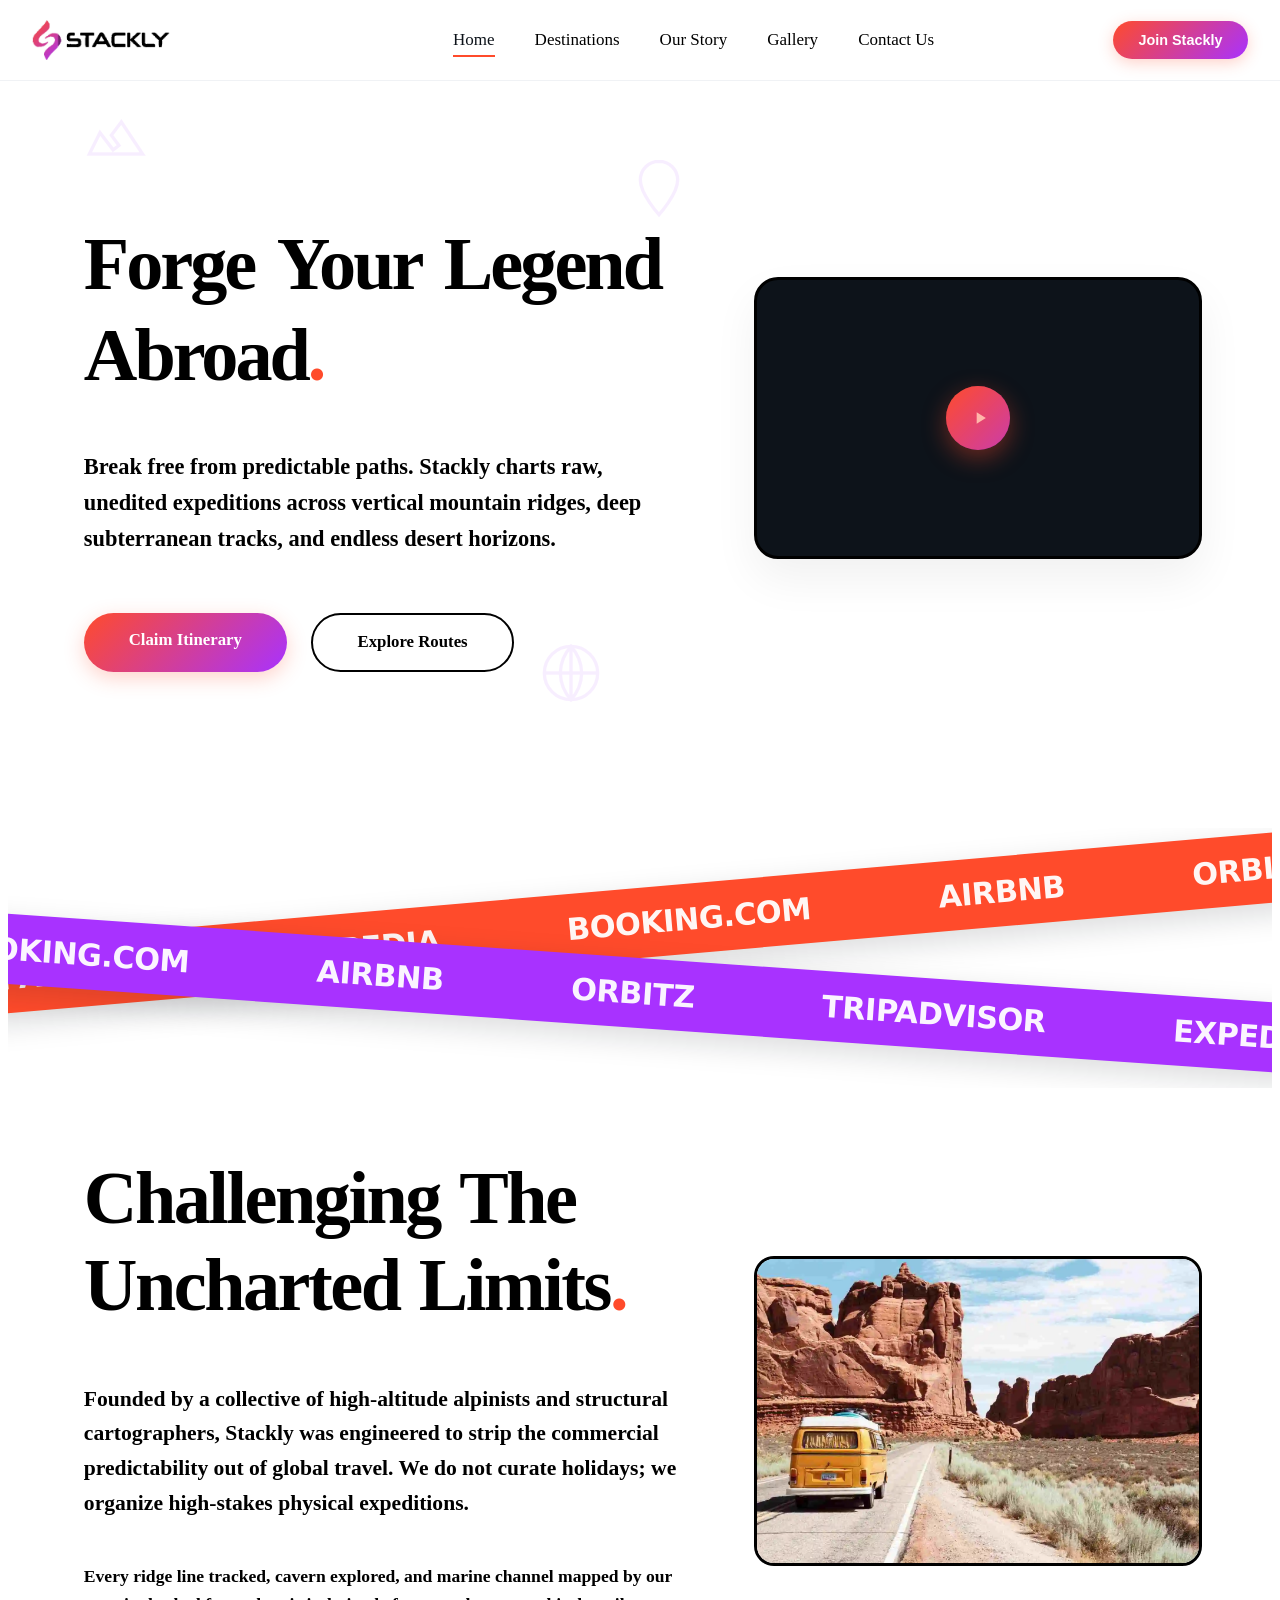
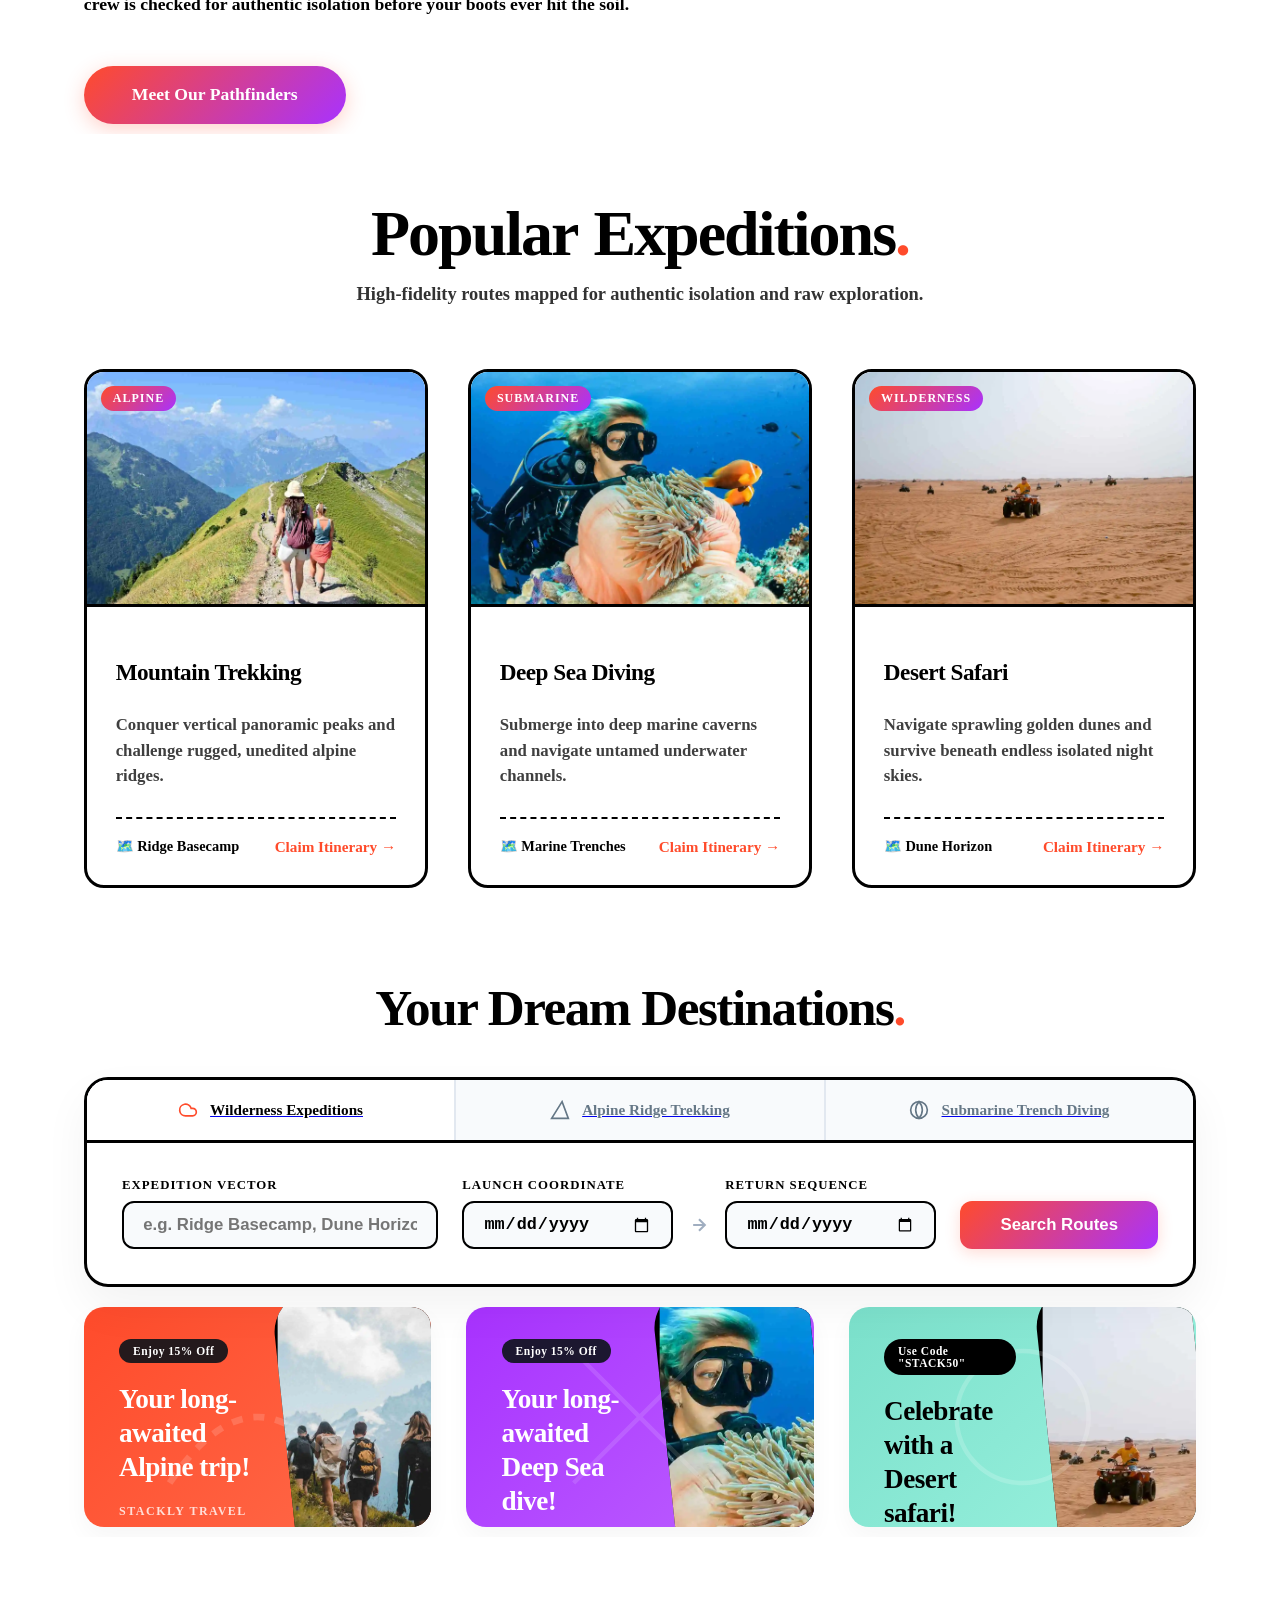
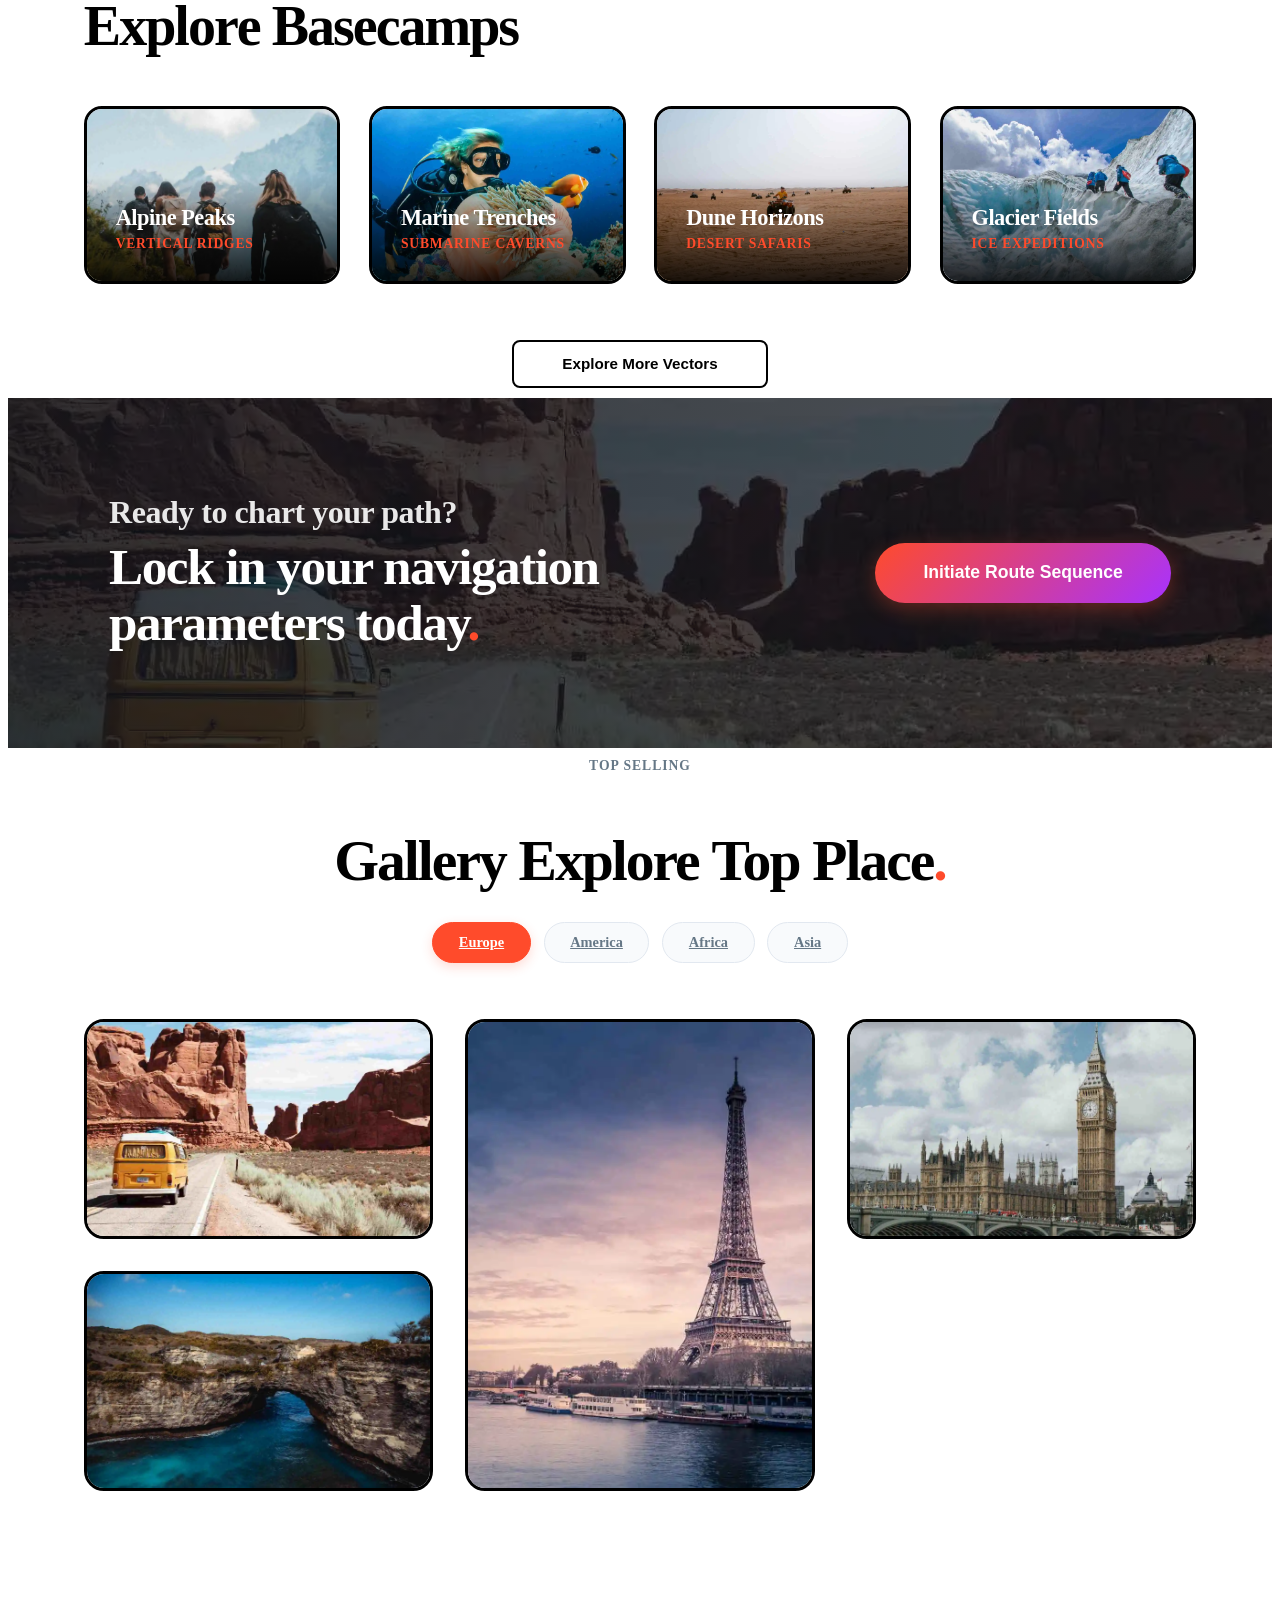
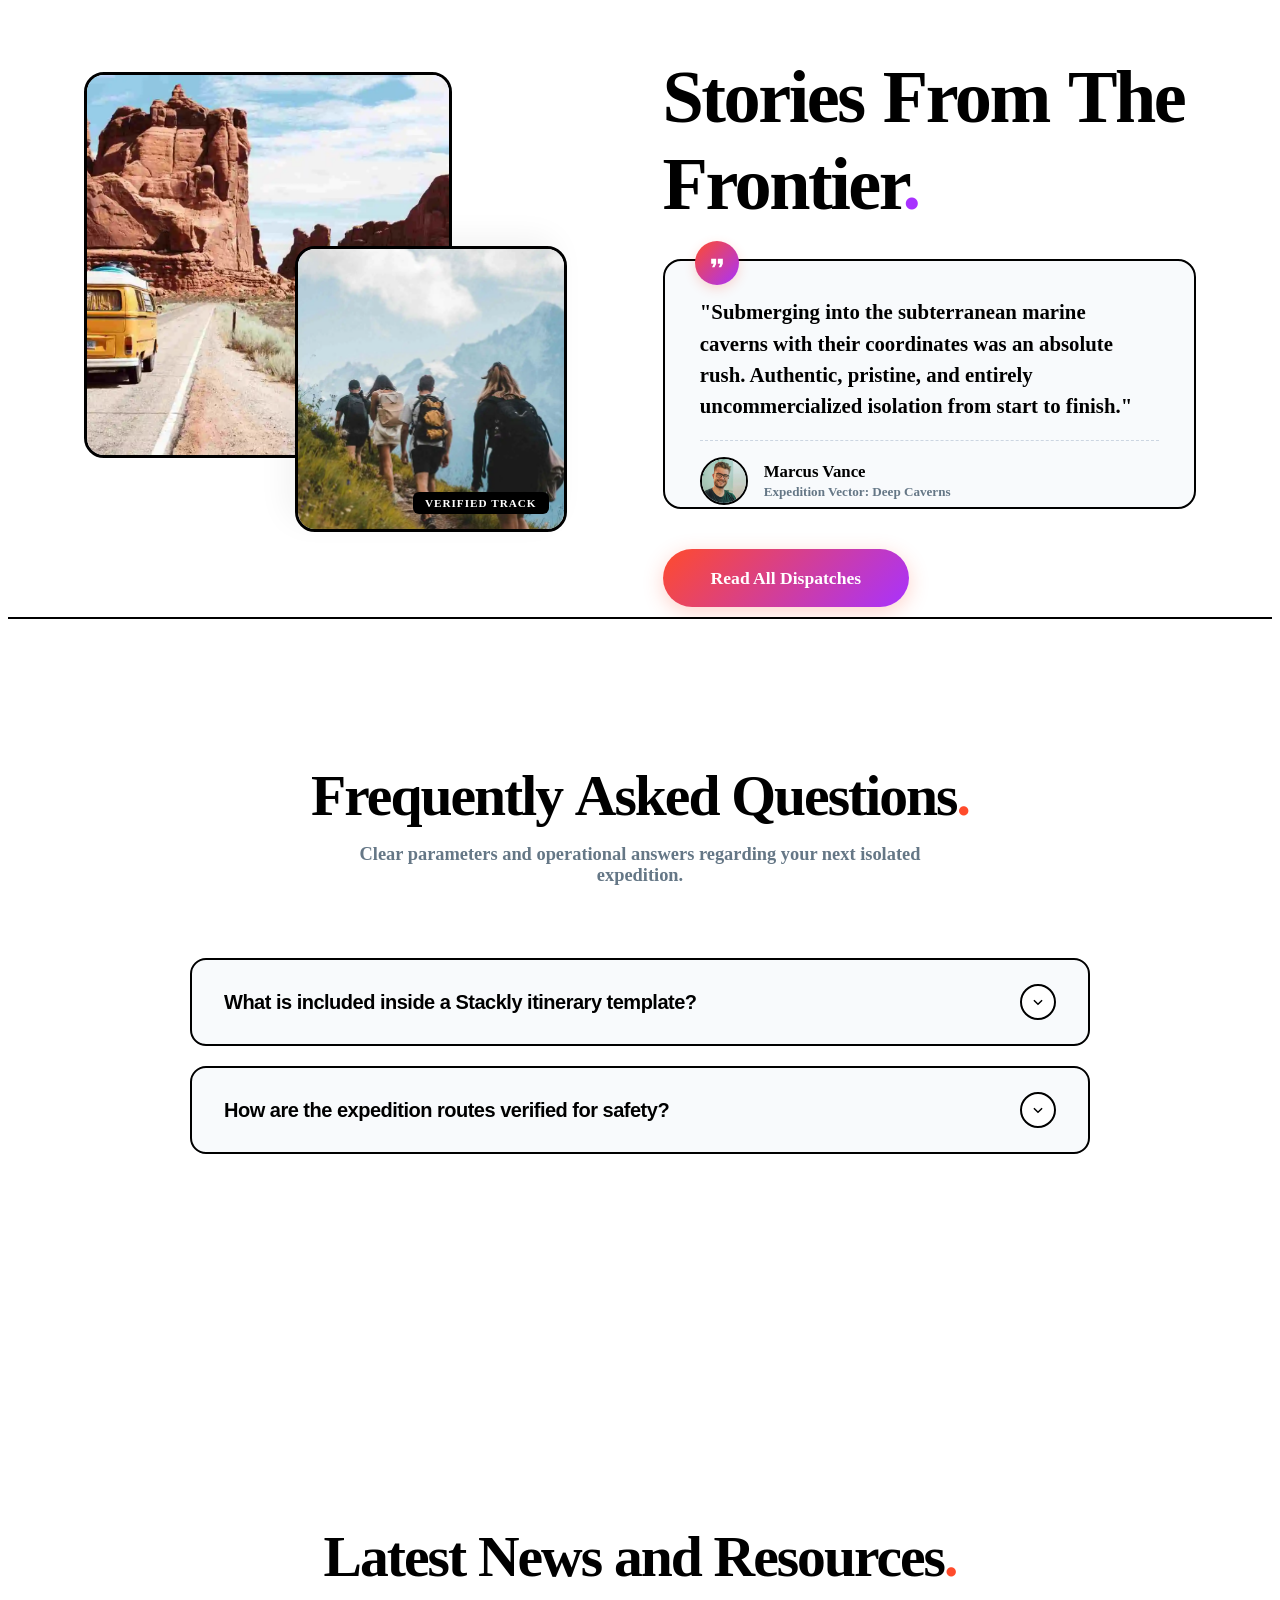
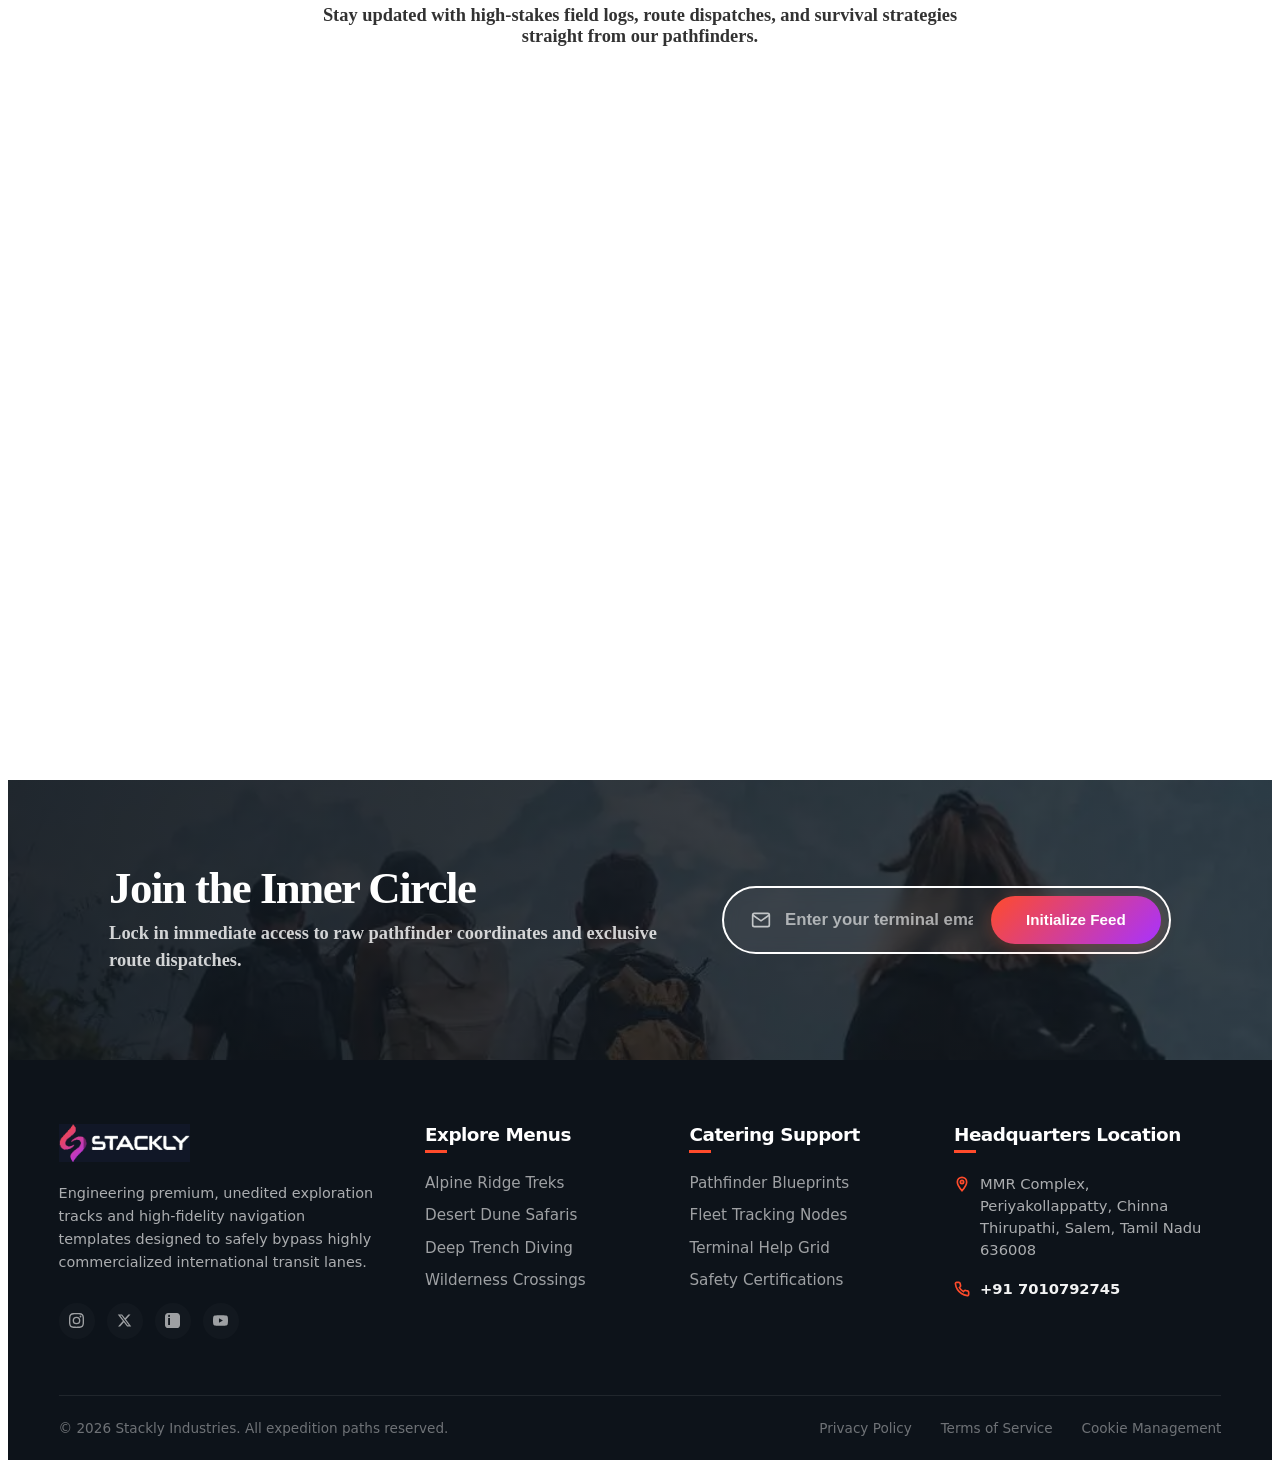
==== commit 627395e9: "bugs fixed" ====
--- a/index.html
+++ b/index.html
@@ -544,44 +544,40 @@
     // ==========================================
     // 2. CREATIVE POP-OUT THEATRE CINEMA VIEWER
     // ==========================================
+ 
+    // ==========================================
+    // 2. PLAY VIDEO DIRECTLY ON THE HOME PAGE
+    // ==========================================
     const videoTrigger = document.getElementById('videoTrigger');
     const nativeVid = document.getElementById('heroVid');
+    const playOverlay = videoTrigger?.querySelector('.video-overlay-play');
 
     if (videoTrigger && nativeVid) {
         videoTrigger.addEventListener('click', () => {
-            // Build absolute dark overlay frame model layout grids
-            const theaterOverlay = document.createElement('div');
-            theaterOverlay.style.cssText = `
-                position: fixed; top: 0; left: 0; width: 100vw; height: 100vh;
-                background: rgba(13, 19, 26, 0.98); z-index: 200000;
-                display: flex; align-items: center; justify-content: center;
-                opacity: 0; transition: opacity 0.4s ease; backdrop-filter: blur(12px);
-            `;
-
-            theaterOverlay.innerHTML = `
-                <div style="position: relative; width: 90%; max-width: 1200px; aspect-ratio: 16/9; border: 3px solid #ffffff; border-radius: 16px; overflow: hidden; background: #000;">
-                    <video src="${nativeVid.querySelector('source').src}" autoplay controls style="width: 100%; height: 100%; object-fit: contain;"></video>
-                    <button id="closeTheater" style="position: absolute; top: -50px; right: 0; background: none; border: none; color: #ffffff; font-size: 1.1rem; font-weight: 800; cursor: pointer; letter-spacing: 1px;">CLOSE TERMINAL ✕</button>
-                </div>
-            `;
-
-            document.body.appendChild(theaterOverlay);
-            requestAnimationFrame(() => theaterOverlay.style.opacity = '1');
-            document.body.style.overflow = 'hidden';
-
-            // Dismiss cinema modal mode securely
-            document.getElementById('closeTheater').addEventListener('click', () => {
-                theaterOverlay.style.opacity = '0';
-                setTimeout(() => {
-                    theaterOverlay.remove();
-                    document.body.style.overflow = 'auto';
-                }, 400);
-            });
+            if (nativeVid.paused) {
+                nativeVid.play();
+            } else {
+                nativeVid.pause();
+            }
         });
-    }
+
+        nativeVid.addEventListener('play', () => {
+            if (playOverlay) playOverlay.style.display = 'none';
+        });
+
+        nativeVid.addEventListener('pause', () => {
+            if (playOverlay) playOverlay.style.display = 'flex';
+        });
+
+        nativeVid.addEventListener('ended', () => {
+            if (playOverlay) playOverlay.style.display = 'flex';
+        });
+    }
+
 });
 
 </script>
+
 
 <!-- Fully Responsive Intersecting Brand Carousel Section -->
 <section id="partner-marquee-zone" class="marquee-section">
@@ -1475,18 +1471,24 @@
         
         <!-- SECTION TABS HEADER ROW -->
         <div class="booking-tabs-nav">
-            <button class="tab-trigger active" data-category="expeditions">
-                <svg viewBox="0 0 24 24" fill="none" stroke="currentColor" stroke-width="2"><path d="M17.5 19H9a7 7 0 1 1 6.71-9h1.79a4.5 4.5 0 1 1 0 9z"/></svg>
-                <span>Wilderness Expeditions</span>
-            </button>
-            <button class="tab-trigger" data-category="alpine">
-                <svg viewBox="0 0 24 24" fill="none" stroke="currentColor" stroke-width="2"><path d="M14.5 2L2 22h20L14.5 2z"/></svg>
-                <span>Alpine Ridge Trekking</span>
-            </button>
-            <button class="tab-trigger" data-category="submarine">
-                <svg viewBox="0 0 24 24" fill="none" stroke="currentColor" stroke-width="2"><circle cx="12" cy="12" r="10"/><path d="M12 2a15.3 15.3 0 0 1 4 10 15.3 15.3 0 0 1-4 10 15.3 15.3 0 0 1-4-10 15.3 15.3 0 0 1 4-10z"/></svg>
-                <span>Submarine Trench Diving</span>
-            </button>
+          <a href="404.html" class="tab-trigger active" data-category="expeditions">
+    <svg viewBox="0 0 24 24" fill="none" stroke="currentColor" stroke-width="2">
+        <path d="M17.5 19H9a7 7 0 1 1 6.71-9h1.79a4.5 4.5 0 1 1 0 9z"/>
+    </svg>
+    <span>Wilderness Expeditions</span>
+</a>
+            <a href="404.html" class="tab-trigger" data-category="alpine">
+    <svg viewBox="0 0 24 24" fill="none" stroke="currentColor" stroke-width="2">
+        <path d="M14.5 2L2 22h20L14.5 2z"/>
+    </svg>
+    <span>Alpine Ridge Trekking</span>
+</a><a href="404.html" class="tab-trigger" data-category="submarine">
+    <svg viewBox="0 0 24 24" fill="none" stroke="currentColor" stroke-width="2">
+        <circle cx="12" cy="12" r="10"/>
+        <path d="M12 2a15.3 15.3 0 0 1 4 10 15.3 15.3 0 0 1-4 10 15.3 15.3 0 0 1-4-10 15.3 15.3 0 0 1 4-10z"/>
+    </svg>
+    <span>Submarine Trench Diving</span>
+</a>
         </div>
 
         <!-- DATA INPUT ENGINE PANEL -->
@@ -2441,40 +2443,18 @@
     // ==========================================
     // 2. DISPATCH CALL SEQUENCE WORKFLOW (404 REDIRECT OVERLAY)
     // ==========================================
+   
+    // ==========================================
+    // 2. EXPLORE MORE - NAVIGATE TO 404 PAGE
+    // ==========================================
     const ctaTrigger = document.getElementById('matrixCtaTrigger');
 
     if (ctaTrigger) {
         ctaTrigger.addEventListener('click', () => {
-            // Setup solid backdrop simulation overlay sheet
-            const systemOverlay = document.createElement('div');
-            systemOverlay.style.cssText = `
-                position: fixed; top: 0; left: 0; width: 100vw; height: 100vh;
-                background: #000000; color: #ffffff; z-index: 600000;
-                display: flex; flex-direction: column; align-items: center; justify-content: center;
-                font-family: system-ui, -apple-system, sans-serif; opacity: 0; transition: opacity 0.3s ease;
-            `;
-
-            systemOverlay.innerHTML = `
-                <h1 style="font-size: clamp(5rem, 12vw, 8rem); font-weight: 900; color: #ff4b2b; margin: 0; letter-spacing: -2px;">404</h1>
-                <h2 style="font-size: 1.4rem; font-weight: 800; margin: 0.5rem 0 1rem; text-transform: uppercase;">Grid Node Offline</h2>
-                <p style="font-size: 1rem; color: #657786; text-align: center; max-width: 440px; margin: 0 0 2rem 0; padding: 0 1rem;">Additional geographical vector sub-indexes are locked inside deep data cold archives. Matrix path unresolved.</p>
-                <button id="closeMatrix" style="background: #ffffff; color: #000000; border: none; padding: 0.85rem 2.5rem; font-weight: 800; font-size: 0.95rem; border-radius: 30px; cursor: pointer;">Return to Basecamp</button>
-            `;
-
-            document.body.appendChild(systemOverlay);
-            requestAnimationFrame(() => systemOverlay.style.opacity = '1');
-            document.body.style.overflow = 'hidden';
-
-            // Terminate simulated dashboard state cleanly
-            document.getElementById('closeMatrix').addEventListener('click', () => {
-                systemOverlay.style.opacity = '0';
-                setTimeout(() => {
-                    systemOverlay.remove();
-                    document.body.style.overflow = 'auto';
-                }, 300);
-            });
+            window.location.href = '404.html';
         });
     }
+
 
 });
 
@@ -2743,10 +2723,10 @@
         
         <!-- Filter Category Capsules Navigation Rows -->
         <div class="filter-capsule-row">
-            <button class="capsule-btn active">Europe</button>
-            <button class="capsule-btn">America</button>
-            <button class="capsule-btn">Africa</button>
-            <button class="capsule-btn">Asia</button>
+           <a href="404.html" class="capsule-btn active">Europe</a>
+<a href="404.html" class="capsule-btn">America</a>
+<a href="404.html" class="capsule-btn">Africa</a>
+<a href="404.html" class="capsule-btn">Asia</a>
         </div>
     </div>
 
@@ -3949,7 +3929,9 @@
                 <div class="blog-category-badge">Field Dispatches</div>
                 <h3 class="spotlight-title">Where does it come from?</h3>
                 <p class="spotlight-desc">Contrary to popular belief, Stackly itineraries are not simply random layouts. Each path has roots in verified coordinates, physical mapping data, and authentic remote field logging making it over 2000 routes deep.</p>
-                <button class="blog-inline-cta-btn fallback-redirect">Read more</button>
+             <a href="404.html" class="blog-inline-cta-btn">
+    Read more
+</a>
             </div>
         </div>
 
@@ -4324,41 +4306,20 @@
     // ==========================================
     // 2. REDIRECT PIPELINE ACTIONS (404 POPUP OVERLAY)
     // ==========================================
-    const redirectTriggers = document.querySelectorAll('.fallback-redirect, .blog-spotlight-card, .stream-article-node');
+    
+    // ==========================================
+    // 2. REDIRECT TO 404 PAGE
+    // ==========================================
+    const redirectTriggers = document.querySelectorAll(
+        '.fallback-redirect, .blog-spotlight-card, .stream-article-node'
+    );
 
     redirectTriggers.forEach(trigger => {
-        trigger.addEventListener('click', (e) => {
-            // Prevent event double-firing from children inner elements nested inside parent grids
-            e.stopPropagation();
-
-            const terminalOverlay = document.createElement('div');
-            terminalOverlay.style.cssText = `
-                position: fixed; top: 0; left: 0; width: 100vw; height: 100vh;
-                background: #000000; color: #ffffff; z-index: 800000;
-                display: flex; flex-direction: column; align-items: center; justify-content: center;
-                font-family: system-ui, -apple-system, sans-serif; opacity: 0; transition: opacity 0.3s ease;
-            `;
-
-            terminalOverlay.innerHTML = `
-                <h1 style="font-size: clamp(5rem, 12vw, 8rem); font-weight: 900; color: #ff4b2b; margin: 0; letter-spacing: -2px;">404</h1>
-                <h2 style="font-size: 1.35rem; font-weight: 800; margin: 0.5rem 0 1rem; text-transform: uppercase; letter-spacing: 0.5px;">Dispatch Log Missing</h2>
-                <p style="font-size: 1rem; color: #657786; text-align: center; max-width: 450px; margin: 0 0 2rem 0; padding: 0 1.5rem;">The requested document archive has been encrypted or pulled down from remote field servers. Path untrackable.</p>
-                <button id="killOverlayBtn" style="background: #ffffff; color: #000000; border: none; padding: 0.85rem 2.5rem; font-weight: 800; font-size: 0.95rem; border-radius: 30px; cursor: pointer;">Return to Basecamp</button>
-            `;
-
-            document.body.appendChild(terminalOverlay);
-            requestAnimationFrame(() => terminalOverlay.style.opacity = '1');
-            document.body.style.overflow = 'hidden';
-
-            document.getElementById('killOverlayBtn').addEventListener('click', () => {
-                terminalOverlay.style.opacity = '0';
-                setTimeout(() => {
-                    terminalOverlay.remove();
-                    document.body.style.overflow = 'auto';
-                }, 300);
-            });
+        trigger.addEventListener('click', () => {
+            window.location.href = '404.html';
         });
     });
+
 
 });
 
